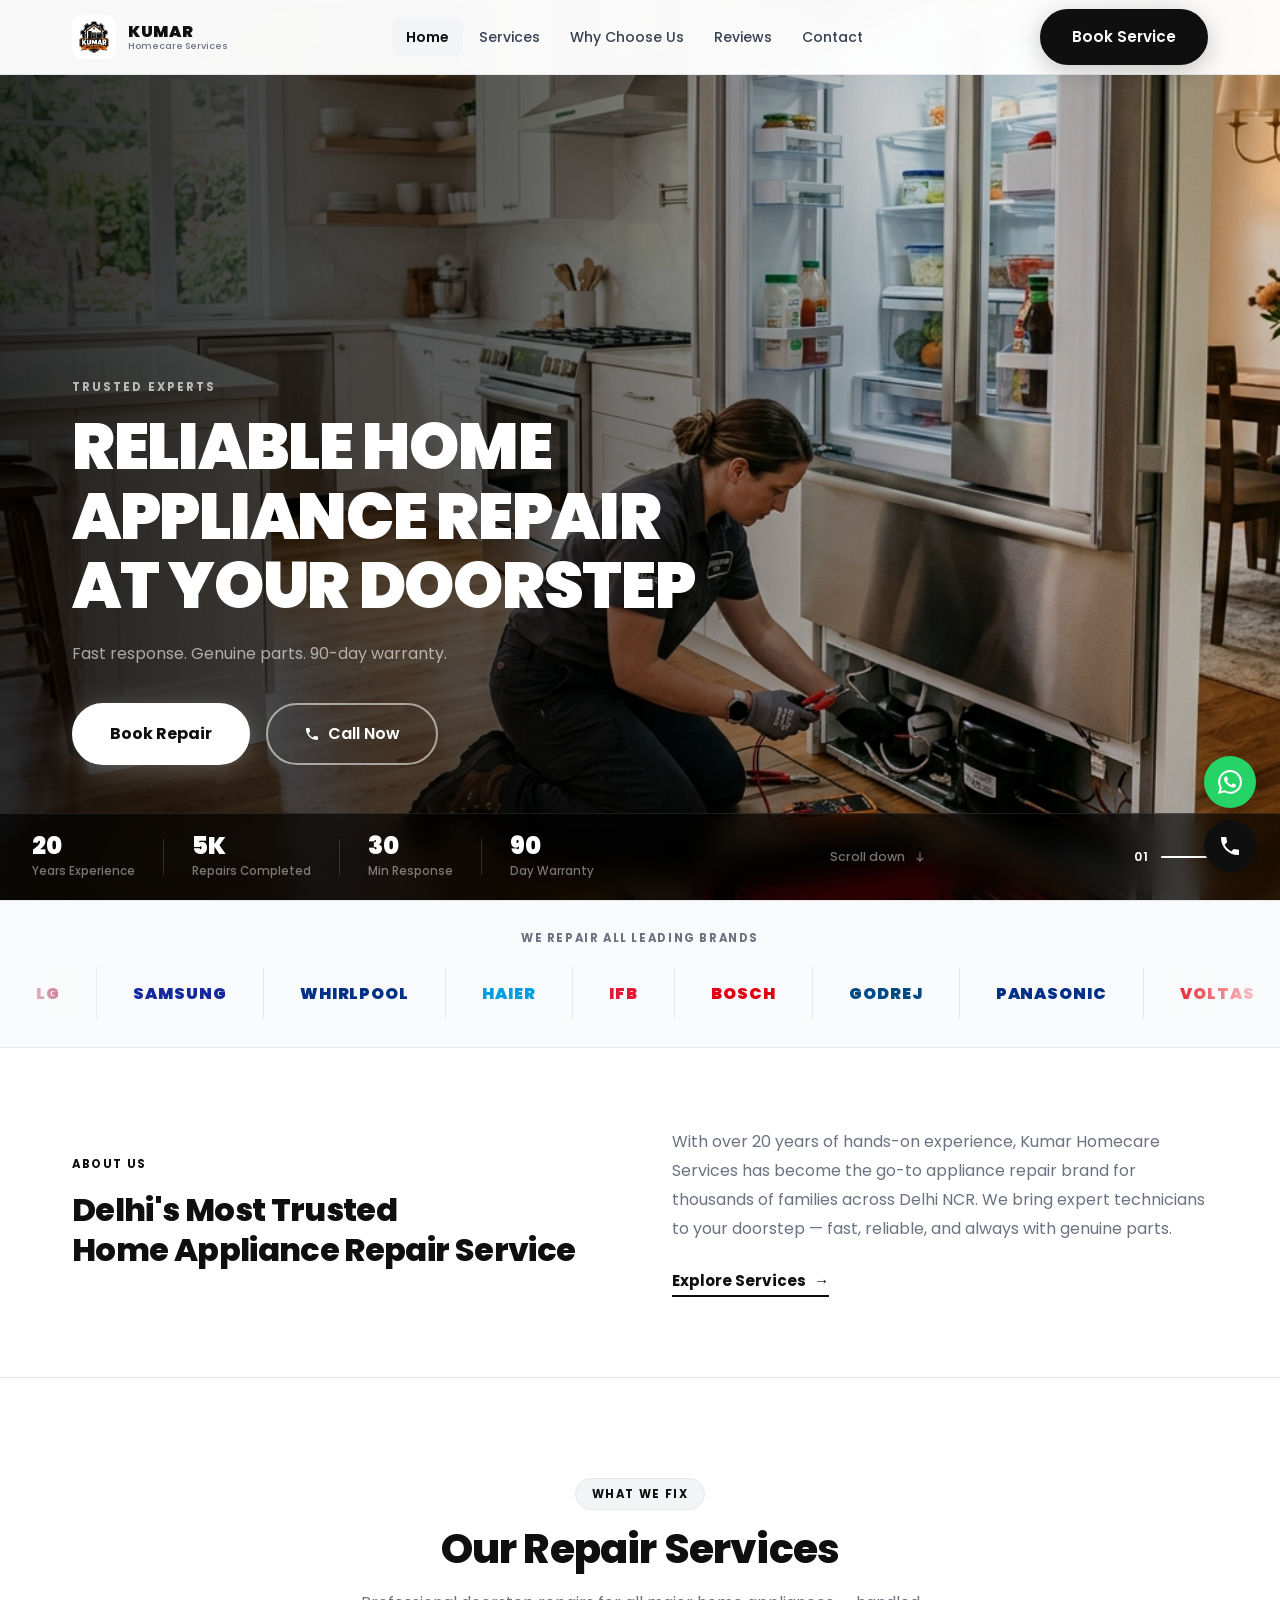
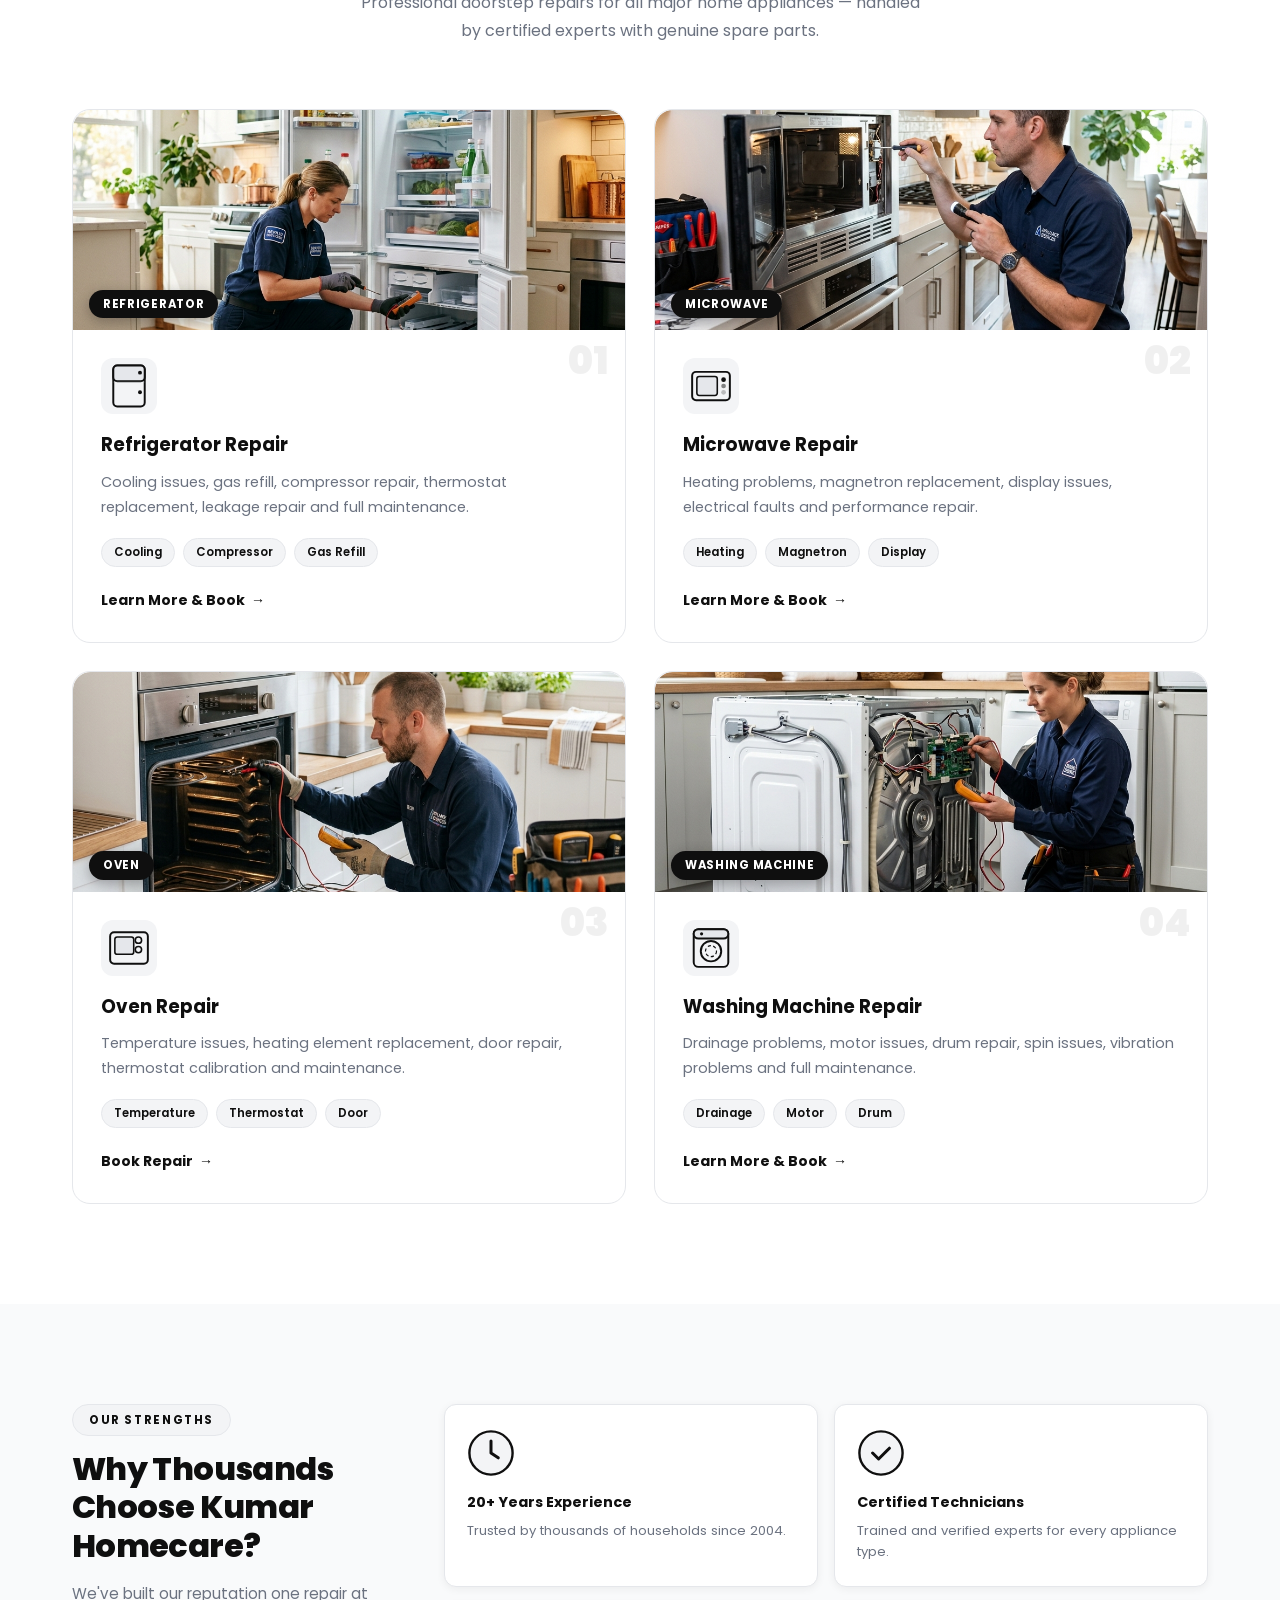
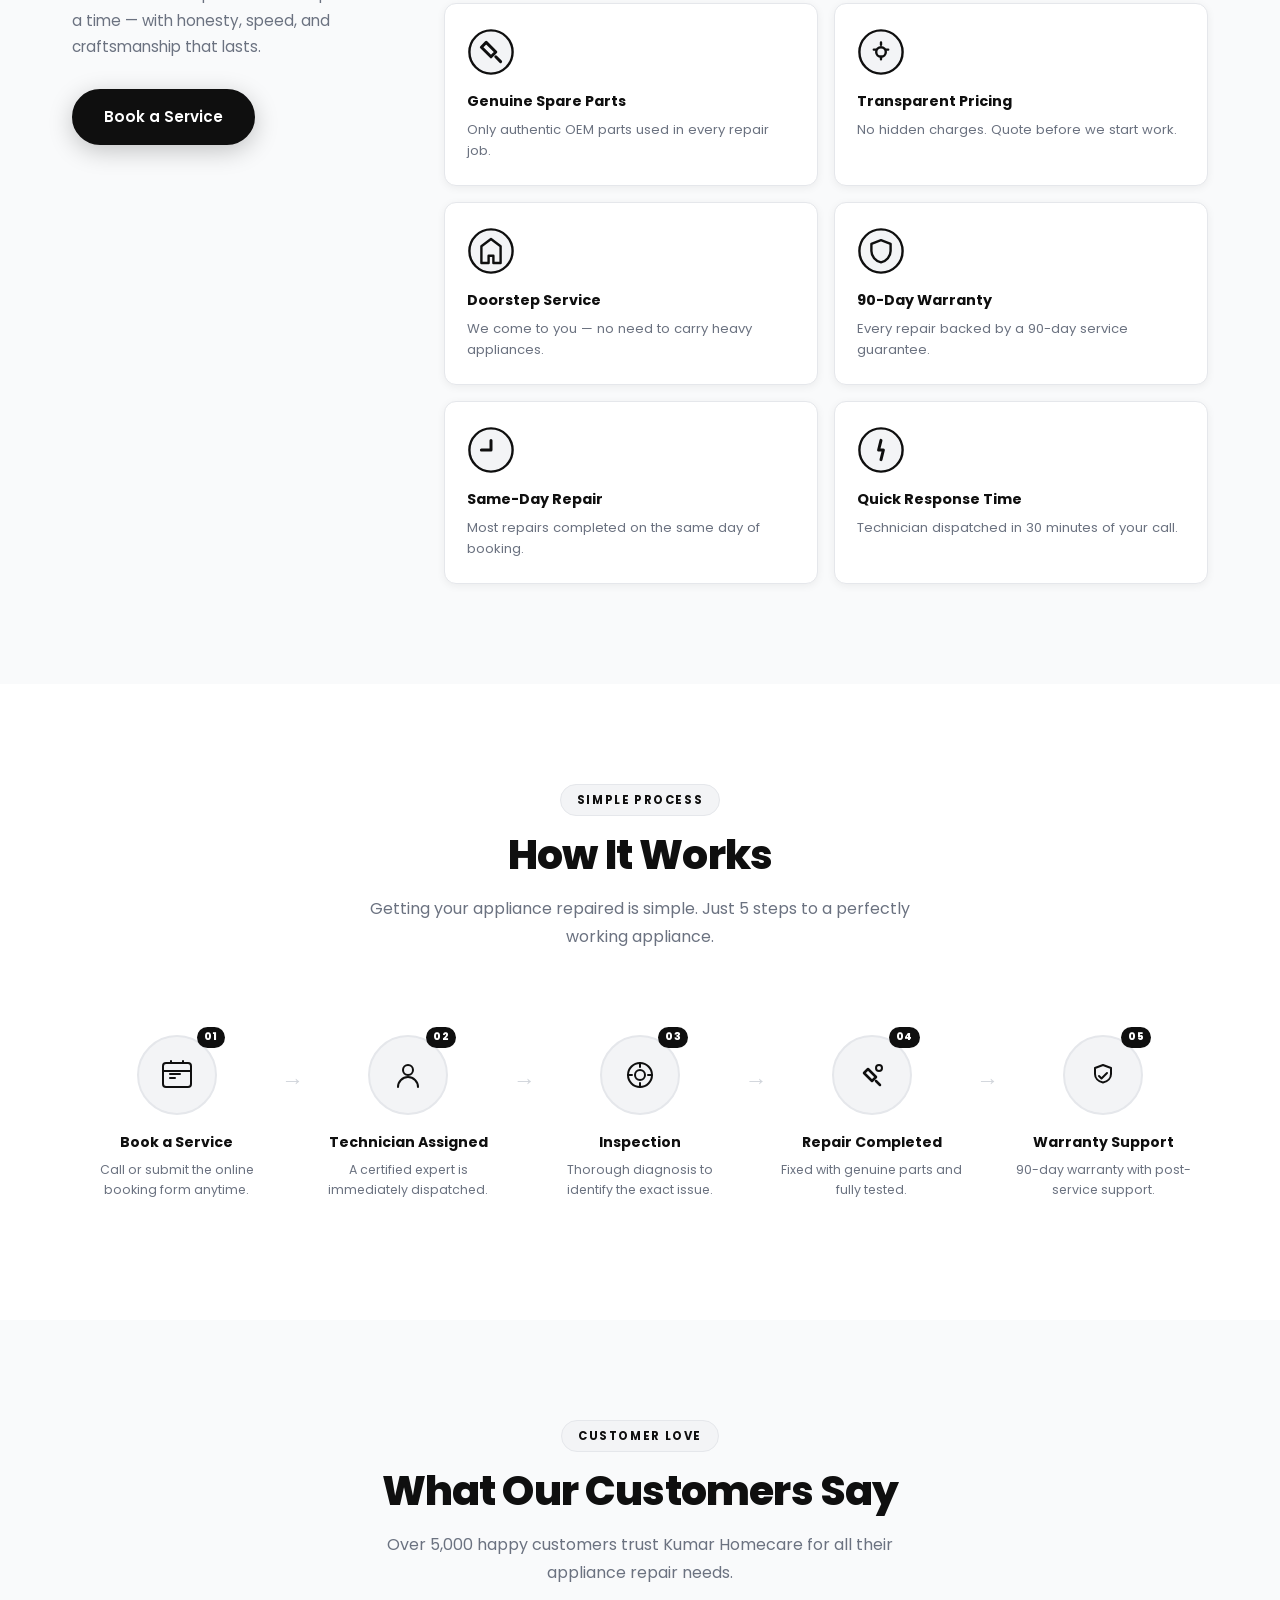
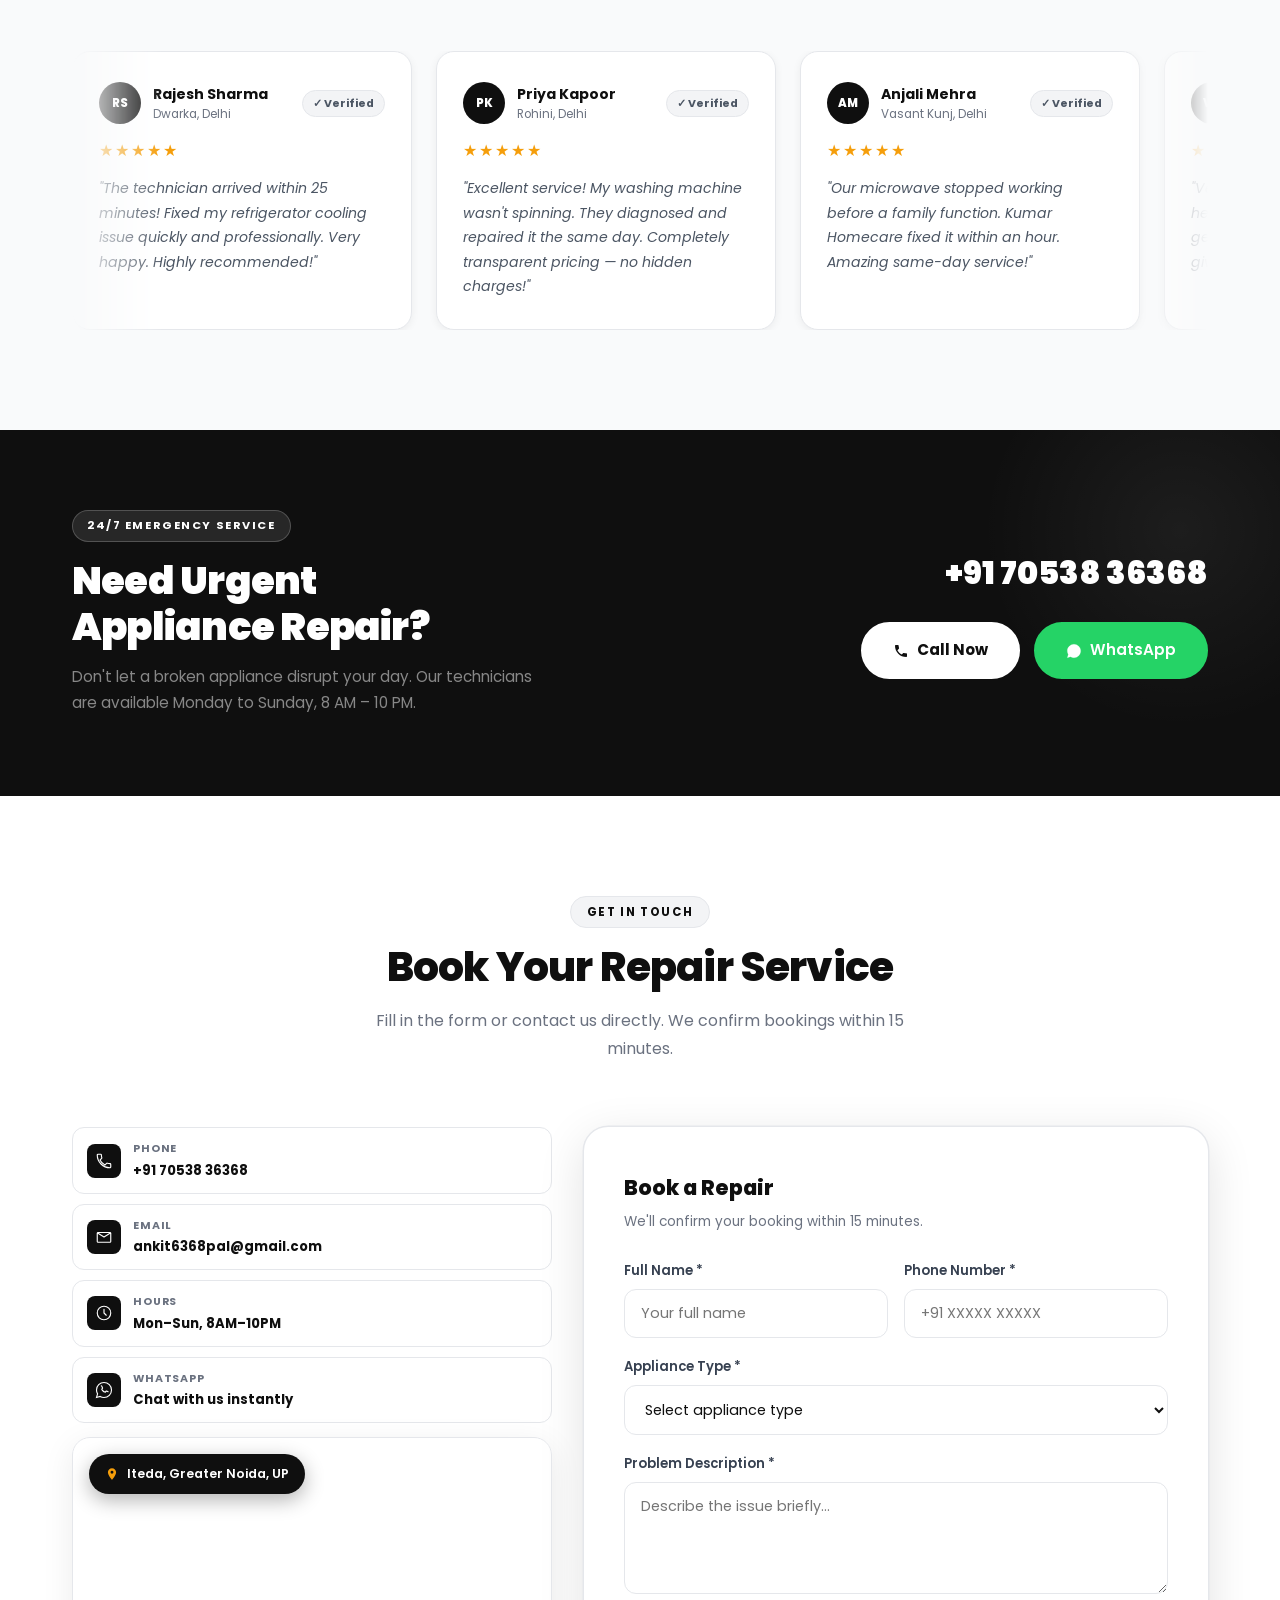
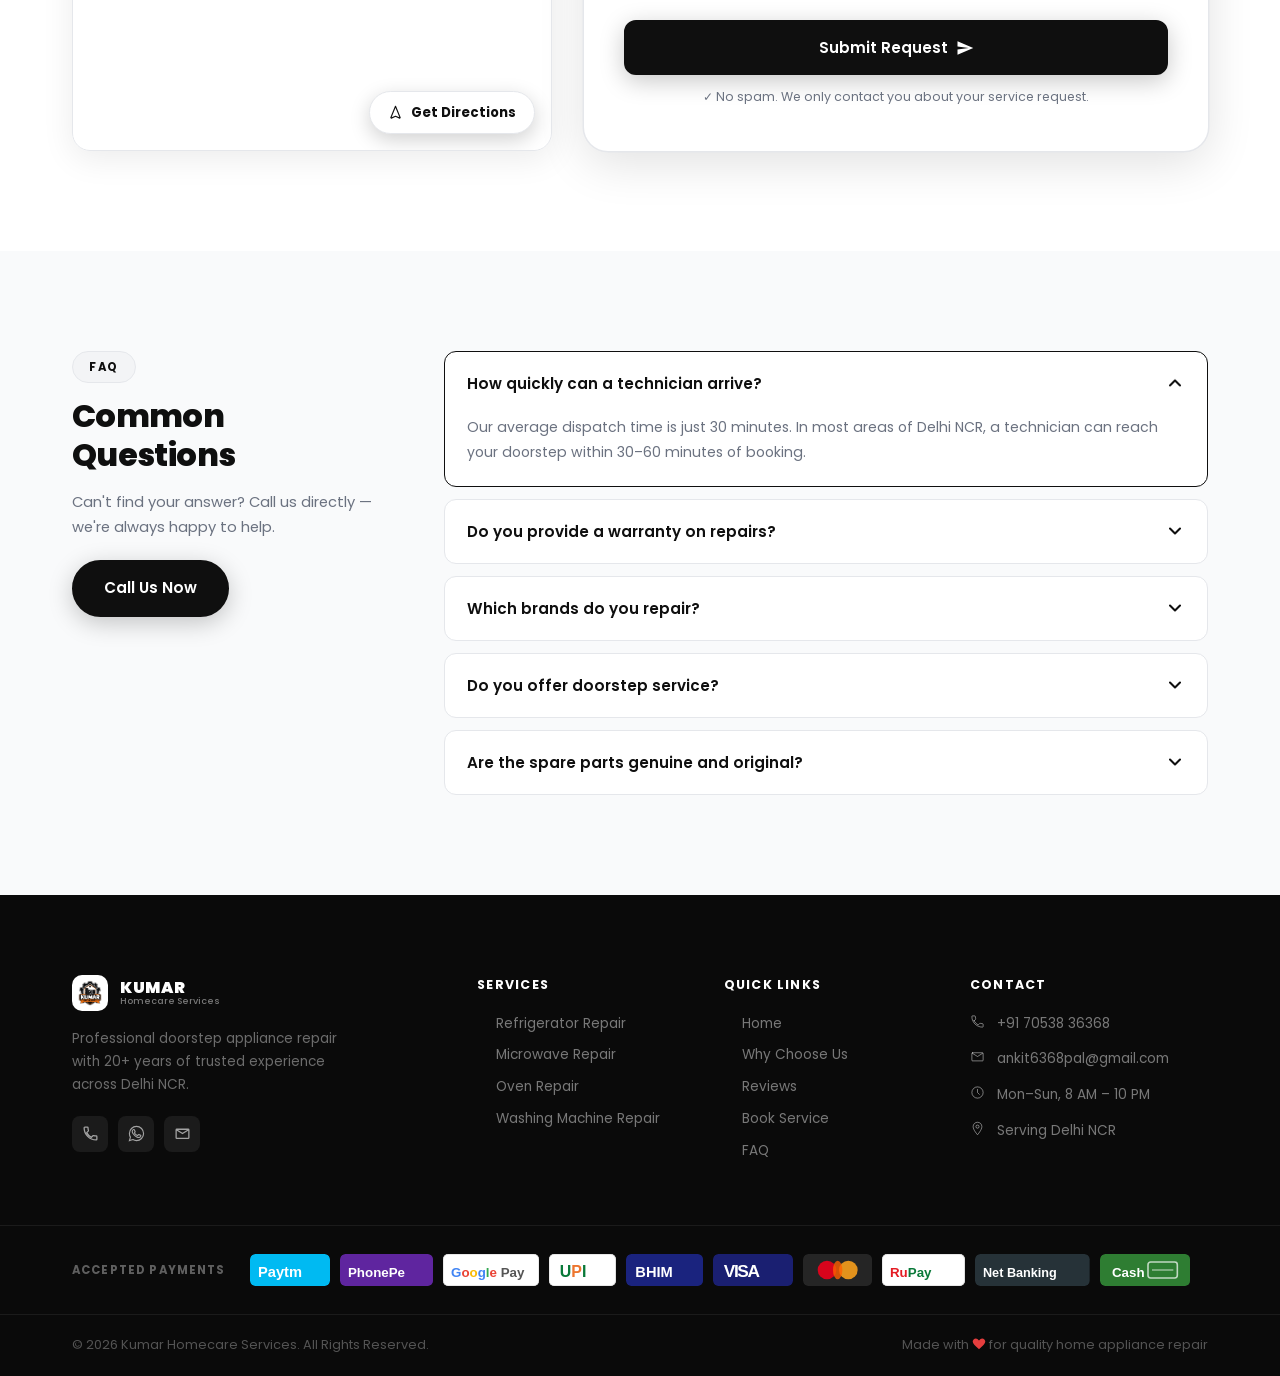
==== index.html @ 88eb45a9 "index page fixed" ====
<!DOCTYPE html>
<html lang="en">
<head>
  <meta charset="UTF-8" />
  <meta name="viewport" content="width=device-width, initial-scale=1.0" />
  <title>Kumar Homecare Services – Expert Appliance Repair at Your Doorstep</title>
  <meta name="description" content="Kumar Homecare Services offers professional doorstep repair for refrigerators, microwaves, ovens, and washing machines. 20+ years of experience, genuine parts, 90-day warranty." />
  <meta name="keywords" content="appliance repair, refrigerator repair, washing machine repair, microwave repair, oven repair, doorstep service, Kumar Homecare Delhi" />
  <link rel="preconnect" href="https://fonts.googleapis.com" />
  <link rel="preconnect" href="https://fonts.gstatic.com" crossorigin />
  <link href="https://fonts.googleapis.com/css2?family=Poppins:ital,wght@0,300;0,400;0,500;0,600;0,700;0,800;0,900;1,400&display=swap" rel="stylesheet" />
  <link rel="stylesheet" href="style.css" />
  <link rel="icon" type="image/x-icon" href="/logo.png" />
</head>
<body>

  <!-- PAGE LOADER -->
  <div class="page-loader" id="pageLoader">
    <div class="loader-logo">
      <span class="loader-brand">KUMAR</span>
      <span class="loader-sub">Homecare Services</span>
    </div>
    <div class="loader-spinner"></div>
  </div>

  <!-- SCROLL PROGRESS BAR -->
  <div id="scrollProgress" class="scroll-progress-bar"></div>

  <!-- FLOATING BUTTONS -->
  <div class="float-btns">
    <a href="https://wa.me/917053836368" target="_blank" class="float-btn float-wa" aria-label="WhatsApp">
      <svg viewBox="0 0 24 24" fill="currentColor"><path d="M17.472 14.382c-.297-.149-1.758-.867-2.03-.967-.273-.099-.471-.148-.67.15-.197.297-.767.966-.94 1.164-.173.199-.347.223-.644.075-.297-.15-1.255-.463-2.39-1.475-.883-.788-1.48-1.761-1.653-2.059-.173-.297-.018-.458.13-.606.134-.133.298-.347.446-.52.149-.174.198-.298.298-.497.099-.198.05-.371-.025-.52-.075-.149-.669-1.612-.916-2.207-.242-.579-.487-.5-.669-.51-.173-.008-.371-.01-.57-.01-.198 0-.52.074-.792.372-.272.297-1.04 1.016-1.04 2.479 0 1.462 1.065 2.875 1.213 3.074.149.198 2.096 3.2 5.077 4.487.709.306 1.262.489 1.694.625.712.227 1.36.195 1.871.118.571-.085 1.758-.719 2.006-1.413.248-.694.248-1.289.173-1.413-.074-.124-.272-.198-.57-.347m-5.421 7.403h-.004a9.87 9.87 0 01-5.031-1.378l-.361-.214-3.741.982.998-3.648-.235-.374a9.86 9.86 0 01-1.51-5.26c.001-5.45 4.436-9.884 9.888-9.884 2.64 0 5.122 1.03 6.988 2.898a9.825 9.825 0 012.893 6.994c-.003 5.45-4.437 9.884-9.885 9.884m8.413-18.297A11.815 11.815 0 0012.05 0C5.495 0 .16 5.335.157 11.892c0 2.096.547 4.142 1.588 5.945L.057 24l6.305-1.654a11.882 11.882 0 005.683 1.448h.005c6.554 0 11.89-5.335 11.893-11.893a11.821 11.821 0 00-3.48-8.413Z"/></svg>
    </a>
    <a href="tel:+917053836368" class="float-btn float-call" aria-label="Call Us">
      <svg viewBox="0 0 24 24" fill="currentColor"><path d="M6.62 10.79c1.44 2.83 3.76 5.14 6.59 6.59l2.2-2.2c.27-.27.67-.36 1.02-.24 1.12.37 2.33.57 3.57.57.55 0 1 .45 1 1V20c0 .55-.45 1-1 1-9.39 0-17-7.61-17-17 0-.55.45-1 1-1h3.5c.55 0 1 .45 1 1 0 1.25.2 2.45.57 3.57.11.35.03.74-.25 1.02l-2.2 2.2z"/></svg>
    </a>
  </div>

  <!-- NAVBAR -->
  <header class="navbar" id="navbar">
    <div class="nav-inner">
      <a href="#home" class="logo" aria-label="Kumar Homecare Services">
        <div class="logo-icon">
         <img src="/logo.png" alt="Kumar Homecare Services Logo">
        </div>
        <div class="logo-text">
          <span class="logo-brand">KUMAR</span>
          <span class="logo-sub">Homecare Services</span>
        </div>
      </a>
      <nav class="nav-links" id="navLinks">
        <a href="#home"      class="nav-link">Home</a>
        <a href="#services"  class="nav-link">Services</a>
        <a href="#why-us"    class="nav-link">Why Choose Us</a>
        <a href="#reviews"   class="nav-link">Reviews</a>
        <a href="#contact"   class="nav-link">Contact</a>
      </nav>
      <a href="#contact" class="btn btn-primary nav-cta" id="navBookBtn">Book Service</a>
      <button class="hamburger" id="hamburger" aria-label="Toggle Menu" aria-expanded="false">
        <span></span><span></span><span></span>
      </button>
    </div>
  </header>

  <!-- Mobile Menu -->
  <div class="mobile-menu" id="mobileMenu">
    <a href="#home"     class="mobile-link">Home</a>
    <a href="#services" class="mobile-link">Services</a>
    <a href="#why-us"   class="mobile-link">Why Choose Us</a>
    <a href="#reviews"  class="mobile-link">Reviews</a>
    <a href="#contact"  class="mobile-link">Contact</a>
    <a href="#contact"  class="btn btn-primary mobile-cta">Book Service</a>
  </div>

  <main>

    <!-- ═══════════════════════════════════
         HERO — CINEMATIC FULL-WIDTH
    ═══════════════════════════════════ -->
    <section class="hero" id="home">
      <div class="hero-bg slider" id="heroSlider">
        <div class="slides">
          <div class="slide active"><img src="hero.png" alt="Kumar Homecare professional appliance repair technician" class="hero-img hero-img-center" /></div>
          <div class="slide"><img src="hero2.png" alt="Technician inspecting appliance" class="hero-img" /></div>
          <div class="slide"><img src="hero3.png" alt="Smiling technician with tools" class="hero-img" /></div>
        </div>
        <div class="hero-overlay"></div>
      </div>
      <div class="hero-content">
        <div class="hero-text-block">
          <span class="hero-eyebrow">TRUSTED EXPERTS</span>
          <h1 class="hero-headline">
            RELIABLE HOME<br>
            APPLIANCE REPAIR<br>
            AT YOUR DOORSTEP
          </h1>
          <p class="hero-sub">Fast response. Genuine parts. 90-day warranty.</p>
          <div class="hero-actions">
            <a href="#contact" class="btn btn-hero-primary" id="heroBookBtn">Book Repair</a>
            <a href="tel:+917053836368" class="btn btn-hero-outline" id="heroCallBtn">
              <svg viewBox="0 0 24 24" fill="currentColor" width="16" height="16"><path d="M6.62 10.79c1.44 2.83 3.76 5.14 6.59 6.59l2.2-2.2c.27-.27.67-.36 1.02-.24 1.12.37 2.33.57 3.57.57.55 0 1 .45 1 1V20c0 .55-.45 1-1 1-9.39 0-17-7.61-17-17 0-.55.45-1 1-1h3.5c.55 0 1 .45 1 1 0 1.25.2 2.45.57 3.57.11.35.03.74-.25 1.02l-2.2 2.2z"/></svg>
              Call Now
            </a>
          </div>
        </div>
      </div>
      <div class="hero-bottom-bar">
        <div class="hero-trust-row">
          <div class="hero-trust-item">
            <span class="trust-num" data-count="20" data-suffix="+">20<sup>+</sup></span>
            <span class="trust-label">Years Experience</span>
          </div>
          <div class="trust-divider"></div>
          <div class="hero-trust-item">
            <span class="trust-num" data-count="5" data-suffix="K+">5K<sup>+</sup></span>
            <span class="trust-label">Repairs Completed</span>
          </div>
          <div class="trust-divider"></div>
          <div class="hero-trust-item">
            <span class="trust-num" data-count="30">30</span>
            <span class="trust-label">Min Response</span>
          </div>
          <div class="trust-divider"></div>
          <div class="hero-trust-item">
            <span class="trust-num" data-count="90">90</span>
            <span class="trust-label">Day Warranty</span>
          </div>
        </div>
        <div class="hero-scroll">
          <span>Scroll down</span>
          <svg viewBox="0 0 24 24" fill="none" width="14" height="14"><path d="M12 5v14m0 0l-5-5m5 5l5-5" stroke="currentColor" stroke-width="2" stroke-linecap="round" stroke-linejoin="round"/></svg>
        </div>
        <div class="hero-slide-num">
          <span class="slide-active">01</span>
          <div class="slide-bar"><div class="slide-progress"></div></div>
          <span class="slide-total">01</span>
        </div>
      </div>
    </section>

    <!-- ═══════════════════════════════════
         BRAND SLIDER — Trusted Companies
    ═══════════════════════════════════ -->
    <section class="brand-slider-section" id="brands">
      <div class="container-wide">
        <p class="brand-slider-label">We Repair All Leading Brands</p>
      </div>
      <div class="brand-track-wrap">
        <div class="brand-track" id="brandTrack">
          <!-- Duplicated for infinite loop -->
          <div class="brand-slide"><span class="brand-name brand-lg">LG</span></div>
          <div class="brand-slide"><span class="brand-name brand-samsung">SAMSUNG</span></div>
          <div class="brand-slide"><span class="brand-name brand-wp">WHIRLPOOL</span></div>
          <div class="brand-slide"><span class="brand-name brand-haier">HAIER</span></div>
          <div class="brand-slide"><span class="brand-name brand-ifb">IFB</span></div>
          <div class="brand-slide"><span class="brand-name brand-bosch">BOSCH</span></div>
          <div class="brand-slide"><span class="brand-name brand-godrej">GODREJ</span></div>
          <div class="brand-slide"><span class="brand-name brand-panasonic">PANASONIC</span></div>
          <div class="brand-slide"><span class="brand-name brand-voltas">VOLTAS</span></div>
          <div class="brand-slide"><span class="brand-name brand-hitachi">HITACHI</span></div>
          <div class="brand-slide"><span class="brand-name brand-siemens">SIEMENS</span></div>
          <div class="brand-slide"><span class="brand-name brand-electrolux">ELECTROLUX</span></div>
          <!-- Duplicate set -->
          <div class="brand-slide"><span class="brand-name brand-lg">LG</span></div>
          <div class="brand-slide"><span class="brand-name brand-samsung">SAMSUNG</span></div>
          <div class="brand-slide"><span class="brand-name brand-wp">WHIRLPOOL</span></div>
          <div class="brand-slide"><span class="brand-name brand-haier">HAIER</span></div>
          <div class="brand-slide"><span class="brand-name brand-ifb">IFB</span></div>
          <div class="brand-slide"><span class="brand-name brand-bosch">BOSCH</span></div>
          <div class="brand-slide"><span class="brand-name brand-godrej">GODREJ</span></div>
          <div class="brand-slide"><span class="brand-name brand-panasonic">PANASONIC</span></div>
          <div class="brand-slide"><span class="brand-name brand-voltas">VOLTAS</span></div>
          <div class="brand-slide"><span class="brand-name brand-hitachi">HITACHI</span></div>
          <div class="brand-slide"><span class="brand-name brand-siemens">SIEMENS</span></div>
          <div class="brand-slide"><span class="brand-name brand-electrolux">ELECTROLUX</span></div>
        </div>
      </div>
    </section>

    <!-- ═══════════════════════════════════
         INTRO STRIP
    ═══════════════════════════════════ -->
    <section class="intro-strip">
      <div class="container-wide">
        <div class="intro-strip-inner">
          <div class="intro-left reveal" data-anim="left">
            <span class="strip-tag">ABOUT US</span>
            <h2 class="strip-title">Delhi's Most Trusted<br>Home Appliance Repair Service</h2>
          </div>
          <div class="intro-right reveal reveal-delay" data-anim="right">
            <p>With over 20 years of hands-on experience, Kumar Homecare Services has become the go-to appliance repair brand for thousands of families across Delhi NCR. We bring expert technicians to your doorstep — fast, reliable, and always with genuine parts.</p>
            <a href="#services" class="link-arrow">Explore Services <span>→</span></a>
          </div>
        </div>
      </div>
    </section>

    <!-- ═══════════════════════════════════
         SERVICES — With Real Images
    ═══════════════════════════════════ -->
    <section class="section" id="services">
      <div class="container-wide">
        <div class="section-header reveal">
          <span class="section-tag">WHAT WE FIX</span>
          <h2 class="section-title">Our Repair <span class="accent">Services</span></h2>
          <p class="section-desc">Professional doorstep repairs for all major home appliances — handled by certified experts with genuine spare parts.</p>
        </div>

        <div class="services-grid" data-stagger-wrap>

          <!-- Refrigerator -->
          <a href="fridge-repair.html" class="service-card" id="service-fridge" data-stagger>
            <div class="service-img-wrap">
              <img src="fridge_repair.png" alt="Refrigerator Repair by Kumar Homecare" class="service-img" loading="lazy" />
              <div class="service-img-badge">Refrigerator</div>
            </div>
            <div class="service-body">
              <div class="service-num">01</div>
              <div class="service-icon-wrap">
                <svg viewBox="0 0 56 56" fill="none" class="service-svg">
                  <rect x="8" y="2" width="40" height="52" rx="5" fill="#f3f4f6" stroke="#0f0f0f" stroke-width="2.5"/>
                  <rect x="8" y="2" width="40" height="20" rx="5" fill="#e5e7eb" stroke="#0f0f0f" stroke-width="2.5"/>
                  <rect x="8" y="22" width="40" height="2" fill="#0f0f0f" opacity="0.15"/>
                  <circle cx="42" cy="11" r="2.5" fill="#0f0f0f"/>
                  <circle cx="42" cy="36" r="2.5" fill="#0f0f0f"/>
                </svg>
              </div>
              <h3 class="service-title">Refrigerator Repair</h3>
              <p class="service-desc">Cooling issues, gas refill, compressor repair, thermostat replacement, leakage repair and full maintenance.</p>
              <div class="service-tags">
                <span class="tag">Cooling</span><span class="tag">Compressor</span><span class="tag">Gas Refill</span>
              </div>
              <span class="service-cta">Learn More &amp; Book <span class="cta-arrow">→</span></span>
            </div>
          </a>

          <!-- Microwave -->
          <a href="microwave-repair.html" class="service-card" id="service-microwave" data-stagger>
            <div class="service-img-wrap">
              <img src="microwave_repair.png" alt="Microwave Repair by Kumar Homecare" class="service-img" loading="lazy" />
              <div class="service-img-badge">Microwave</div>
            </div>
            <div class="service-body">
              <div class="service-num">02</div>
              <div class="service-icon-wrap">
                <svg viewBox="0 0 56 56" fill="none" class="service-svg">
                  <rect x="4" y="10" width="48" height="36" rx="5" fill="#f3f4f6" stroke="#0f0f0f" stroke-width="2.5"/>
                  <rect x="10" y="16" width="26" height="24" rx="3" fill="#e5e7eb" stroke="#0f0f0f" stroke-width="2"/>
                  <circle cx="44" cy="20" r="3" fill="#0f0f0f"/>
                  <circle cx="44" cy="28" r="3" fill="#0f0f0f" opacity="0.5"/>
                  <circle cx="44" cy="36" r="3" fill="#0f0f0f" opacity="0.25"/>
                </svg>
              </div>
              <h3 class="service-title">Microwave Repair</h3>
              <p class="service-desc">Heating problems, magnetron replacement, display issues, electrical faults and performance repair.</p>
              <div class="service-tags">
                <span class="tag">Heating</span><span class="tag">Magnetron</span><span class="tag">Display</span>
              </div>
              <span class="service-cta">Learn More &amp; Book <span class="cta-arrow">→</span></span>
            </div>
          </a>

          <!-- Oven -->
          <div class="service-card" id="service-oven" data-stagger>
            <div class="service-img-wrap">
              <img src="oven_repair.png" alt="Oven Repair by Kumar Homecare" class="service-img" loading="lazy" />
              <div class="service-img-badge">Oven</div>
            </div>
            <div class="service-body">
              <div class="service-num">03</div>
              <div class="service-icon-wrap">
                <svg viewBox="0 0 56 56" fill="none" class="service-svg">
                  <rect x="4" y="8" width="48" height="40" rx="5" fill="#f3f4f6" stroke="#0f0f0f" stroke-width="2.5"/>
                  <rect x="10" y="14" width="24" height="22" rx="3" fill="#e5e7eb" stroke="#0f0f0f" stroke-width="2"/>
                  <circle cx="40" cy="18" r="4" stroke="#0f0f0f" stroke-width="2"/>
                  <circle cx="40" cy="30" r="4" stroke="#0f0f0f" stroke-width="2"/>
                </svg>
              </div>
              <h3 class="service-title">Oven Repair</h3>
              <p class="service-desc">Temperature issues, heating element replacement, door repair, thermostat calibration and maintenance.</p>
              <div class="service-tags">
                <span class="tag">Temperature</span><span class="tag">Thermostat</span><span class="tag">Door</span>
              </div>
              <a href="#contact" class="service-cta">Book Repair <span class="cta-arrow">→</span></a>
            </div>
          </div>

          <!-- Washing Machine -->
          <a href="washing-machine-repair.html" class="service-card" id="service-washer" data-stagger>
            <div class="service-img-wrap">
              <img src="washer_repair.png" alt="Washing Machine Repair by Kumar Homecare" class="service-img" loading="lazy" />
              <div class="service-img-badge">Washing Machine</div>
            </div>
            <div class="service-body">
              <div class="service-num">04</div>
              <div class="service-icon-wrap">
                <svg viewBox="0 0 56 56" fill="none" class="service-svg">
                  <rect x="6" y="4" width="44" height="48" rx="6" fill="#f3f4f6" stroke="#0f0f0f" stroke-width="2.5"/>
                  <rect x="6" y="4" width="44" height="12" rx="6" fill="#e5e7eb" stroke="#0f0f0f" stroke-width="2.5"/>
                  <circle cx="28" cy="32" r="13" stroke="#0f0f0f" stroke-width="2.5"/>
                  <circle cx="28" cy="32" r="7" stroke="#0f0f0f" stroke-width="1.5" stroke-dasharray="4 3"/>
                  <circle cx="16" cy="10" r="2" fill="#0f0f0f"/>
                </svg>
              </div>
              <h3 class="service-title">Washing Machine Repair</h3>
              <p class="service-desc">Drainage problems, motor issues, drum repair, spin issues, vibration problems and full maintenance.</p>
              <div class="service-tags">
                <span class="tag">Drainage</span><span class="tag">Motor</span><span class="tag">Drum</span>
              </div>
              <span class="service-cta">Learn More &amp; Book <span class="cta-arrow">→</span></span>
            </div>
          </a>

        </div>
      </div>
    </section>

    <!-- ═══════════════════════════════════
         WHY CHOOSE US
    ═══════════════════════════════════ -->
    <section class="section why-section" id="why-us">
      <div class="container-wide">
        <div class="why-layout">
          <div class="why-left reveal" data-anim="left">
            <span class="section-tag">OUR STRENGTHS</span>
            <h2 class="section-title">Why Thousands<br>Choose <span class="accent">Kumar<br>Homecare?</span></h2>
            <p class="why-intro">We've built our reputation one repair at a time — with honesty, speed, and craftsmanship that lasts.</p>
            <a href="#contact" class="btn btn-primary">Book a Service</a>
          </div>
          <div class="why-right">
            <div class="why-grid">
              <div class="why-card reveal" id="why-exp"><div class="why-icon"><svg viewBox="0 0 40 40" fill="none"><circle cx="20" cy="20" r="18" fill="#f3f4f6" stroke="#0f0f0f" stroke-width="2"/><path d="M20 10v10l6 4" stroke="#0f0f0f" stroke-width="2.5" stroke-linecap="round" stroke-linejoin="round"/></svg></div><h4>20+ Years Experience</h4><p>Trusted by thousands of households since 2004.</p></div>
              <div class="why-card reveal reveal-delay-1" id="why-tech"><div class="why-icon"><svg viewBox="0 0 40 40" fill="none"><circle cx="20" cy="20" r="18" fill="#f3f4f6" stroke="#0f0f0f" stroke-width="2"/><path d="M13 20l5 5 9-9" stroke="#0f0f0f" stroke-width="2.5" stroke-linecap="round" stroke-linejoin="round"/></svg></div><h4>Certified Technicians</h4><p>Trained and verified experts for every appliance type.</p></div>
              <div class="why-card reveal reveal-delay-2" id="why-parts"><div class="why-icon"><svg viewBox="0 0 40 40" fill="none"><circle cx="20" cy="20" r="18" fill="#f3f4f6" stroke="#0f0f0f" stroke-width="2"/><path d="M16 12l-4 4 8 8 4-4-8-8zm8 12l4 4" stroke="#0f0f0f" stroke-width="2.5" stroke-linecap="round" stroke-linejoin="round"/></svg></div><h4>Genuine Spare Parts</h4><p>Only authentic OEM parts used in every repair job.</p></div>
              <div class="why-card reveal reveal-delay-3" id="why-price"><div class="why-icon"><svg viewBox="0 0 40 40" fill="none"><circle cx="20" cy="20" r="18" fill="#f3f4f6" stroke="#0f0f0f" stroke-width="2"/><circle cx="20" cy="20" r="4" stroke="#0f0f0f" stroke-width="2"/><path d="M20 12v2m0 10v2m-6-8h2m8 0h2" stroke="#0f0f0f" stroke-width="2" stroke-linecap="round"/></svg></div><h4>Transparent Pricing</h4><p>No hidden charges. Quote before we start work.</p></div>
              <div class="why-card reveal" id="why-door"><div class="why-icon"><svg viewBox="0 0 40 40" fill="none"><circle cx="20" cy="20" r="18" fill="#f3f4f6" stroke="#0f0f0f" stroke-width="2"/><path d="M12 30V16l8-6 8 6v14H22v-6h-4v6H12z" stroke="#0f0f0f" stroke-width="2" stroke-linejoin="round"/></svg></div><h4>Doorstep Service</h4><p>We come to you — no need to carry heavy appliances.</p></div>
              <div class="why-card reveal reveal-delay-1" id="why-warranty"><div class="why-icon"><svg viewBox="0 0 40 40" fill="none"><circle cx="20" cy="20" r="18" fill="#f3f4f6" stroke="#0f0f0f" stroke-width="2"/><path d="M20 11l-8 3v6c0 4.4 3.4 8.5 8 9.5 4.6-1 8-5.1 8-9.5v-6l-8-3z" stroke="#0f0f0f" stroke-width="2" stroke-linejoin="round"/></svg></div><h4>90-Day Warranty</h4><p>Every repair backed by a 90-day service guarantee.</p></div>
              <div class="why-card reveal reveal-delay-2" id="why-same"><div class="why-icon"><svg viewBox="0 0 40 40" fill="none"><circle cx="20" cy="20" r="18" fill="#f3f4f6" stroke="#0f0f0f" stroke-width="2"/><path d="M12 20h8V12" stroke="#0f0f0f" stroke-width="2.5" stroke-linecap="round" stroke-linejoin="round"/></svg></div><h4>Same-Day Repair</h4><p>Most repairs completed on the same day of booking.</p></div>
              <div class="why-card reveal reveal-delay-3" id="why-quick"><div class="why-icon"><svg viewBox="0 0 40 40" fill="none"><circle cx="20" cy="20" r="18" fill="#f3f4f6" stroke="#0f0f0f" stroke-width="2"/><path d="M20 12l-2 8h4l-2 8" stroke="#0f0f0f" stroke-width="2.5" stroke-linecap="round" stroke-linejoin="round"/></svg></div><h4>Quick Response Time</h4><p>Technician dispatched in 30 minutes of your call.</p></div>
            </div>
          </div>
        </div>
      </div>
    </section>

    <!-- ═══════════════════════════════════
         HOW IT WORKS
    ═══════════════════════════════════ -->
    <section class="section how-section" id="how-it-works">
      <div class="container-wide">
        <div class="section-header reveal">
          <span class="section-tag">SIMPLE PROCESS</span>
          <h2 class="section-title">How It <span class="accent">Works</span></h2>
          <p class="section-desc">Getting your appliance repaired is simple. Just 5 steps to a perfectly working appliance.</p>
        </div>
        <div class="steps-row">
          <div class="step-item reveal" id="step-1"><div class="step-circle"><span class="step-n">01</span><svg viewBox="0 0 32 32" fill="none" class="step-ico"><rect x="2" y="4" width="28" height="24" rx="3" stroke="#0f0f0f" stroke-width="2"/><path d="M10 4V2m12 2V2M2 12h28" stroke="#0f0f0f" stroke-width="2" stroke-linecap="round"/><path d="M9 19h5m-5-4h10" stroke="#0f0f0f" stroke-width="2" stroke-linecap="round"/></svg></div><h4>Book a Service</h4><p>Call or submit the online booking form anytime.</p></div>
          <div class="step-arrow reveal reveal-delay-1">→</div>
          <div class="step-item reveal reveal-delay-1" id="step-2"><div class="step-circle"><span class="step-n">02</span><svg viewBox="0 0 32 32" fill="none" class="step-ico"><circle cx="16" cy="11" r="5" stroke="#0f0f0f" stroke-width="2"/><path d="M6 28c0-5.523 4.477-10 10-10s10 4.477 10 10" stroke="#0f0f0f" stroke-width="2" stroke-linecap="round"/></svg></div><h4>Technician Assigned</h4><p>A certified expert is immediately dispatched.</p></div>
          <div class="step-arrow reveal reveal-delay-2">→</div>
          <div class="step-item reveal reveal-delay-2" id="step-3"><div class="step-circle"><span class="step-n">03</span><svg viewBox="0 0 32 32" fill="none" class="step-ico"><circle cx="16" cy="16" r="12" stroke="#0f0f0f" stroke-width="2"/><circle cx="16" cy="16" r="5" stroke="#0f0f0f" stroke-width="2"/><path d="M16 4v4m0 16v4M4 16h4m16 0h4" stroke="#0f0f0f" stroke-width="2" stroke-linecap="round"/></svg></div><h4>Inspection</h4><p>Thorough diagnosis to identify the exact issue.</p></div>
          <div class="step-arrow reveal reveal-delay-3">→</div>
          <div class="step-item reveal reveal-delay-3" id="step-4"><div class="step-circle"><span class="step-n">04</span><svg viewBox="0 0 32 32" fill="none" class="step-ico"><path d="M12 10l-4 4 8 8 4-4-8-8zm8 12l4 4" stroke="#0f0f0f" stroke-width="2.5" stroke-linecap="round" stroke-linejoin="round"/><circle cx="23" cy="9" r="3" stroke="#0f0f0f" stroke-width="2"/></svg></div><h4>Repair Completed</h4><p>Fixed with genuine parts and fully tested.</p></div>
          <div class="step-arrow reveal reveal-delay-4">→</div>
          <div class="step-item reveal reveal-delay-4" id="step-5"><div class="step-circle"><span class="step-n">05</span><svg viewBox="0 0 32 32" fill="none" class="step-ico"><path d="M16 6l-8 3v6c0 4 3 7.5 8 8.5 5-1 8-4.5 8-8.5v-6l-8-3z" stroke="#0f0f0f" stroke-width="2" stroke-linejoin="round"/><path d="M12 17l2.5 2.5 5.5-5.5" stroke="#0f0f0f" stroke-width="2" stroke-linecap="round" stroke-linejoin="round"/></svg></div><h4>Warranty Support</h4><p>90-day warranty with post-service support.</p></div>
        </div>
      </div>
    </section>

    <!-- ═══════════════════════════════════
         CUSTOMER REVIEWS
    ═══════════════════════════════════ -->
    <section class="section reviews-section" id="reviews">
      <div class="container-wide">
        <div class="section-header reveal">
          <span class="section-tag">CUSTOMER LOVE</span>
          <h2 class="section-title">What Our Customers <span class="accent">Say</span></h2>
          <p class="section-desc">Over 5,000 happy customers trust Kumar Homecare for all their appliance repair needs.</p>
        </div>
        <!-- Infinite marquee slider — cards duplicated for seamless loop -->
        <div class="reviews-marquee-wrap">
          <div class="reviews-track" id="reviewsTrack">
            <!-- Set 1 -->
            <div class="review-card"><div class="review-header"><div class="reviewer-avatar">RS</div><div><div class="reviewer-name">Rajesh Sharma</div><div class="reviewer-loc">Dwarka, Delhi</div></div><span class="verified">✓ Verified</span></div><div class="review-stars">★★★★★</div><p>"The technician arrived within 25 minutes! Fixed my refrigerator cooling issue quickly and professionally. Very happy. Highly recommended!"</p></div>
            <div class="review-card"><div class="review-header"><div class="reviewer-avatar">PK</div><div><div class="reviewer-name">Priya Kapoor</div><div class="reviewer-loc">Rohini, Delhi</div></div><span class="verified">✓ Verified</span></div><div class="review-stars">★★★★★</div><p>"Excellent service! My washing machine wasn't spinning. They diagnosed and repaired it the same day. Completely transparent pricing — no hidden charges!"</p></div>
            <div class="review-card"><div class="review-header"><div class="reviewer-avatar">AM</div><div><div class="reviewer-name">Anjali Mehra</div><div class="reviewer-loc">Vasant Kunj, Delhi</div></div><span class="verified">✓ Verified</span></div><div class="review-stars">★★★★★</div><p>"Our microwave stopped working before a family function. Kumar Homecare fixed it within an hour. Amazing same-day service!"</p></div>
            <div class="review-card"><div class="review-header"><div class="reviewer-avatar">VG</div><div><div class="reviewer-name">Vikram Gupta</div><div class="reviewer-loc">Noida, UP</div></div><span class="verified">✓ Verified</span></div><div class="review-stars">★★★★★</div><p>"Very professional team. My oven's heating element was replaced with a genuine part and the 90-day warranty gives me full confidence. Great work!"</p></div>
            <div class="review-card"><div class="review-header"><div class="reviewer-avatar">NT</div><div><div class="reviewer-name">Neha Tiwari</div><div class="reviewer-loc">Lajpat Nagar, Delhi</div></div><span class="verified">✓ Verified</span></div><div class="review-stars">★★★★★</div><p>"Best appliance repair in Delhi. Called at 9 AM, LG refrigerator repaired by 10:30 AM. Honest pricing throughout."</p></div>
            <div class="review-card"><div class="review-header"><div class="reviewer-avatar">SK</div><div><div class="reviewer-name">Suresh Kumar</div><div class="reviewer-loc">Gurgaon, Haryana</div></div><span class="verified">✓ Verified</span></div><div class="review-stars">★★★★★</div><p>"Outstanding experience! Technician fixed my Samsung washing machine drain issue perfectly. 5 stars without any doubt."</p></div>
            <!-- Set 2 — duplicate for seamless infinite loop -->
            <div class="review-card"><div class="review-header"><div class="reviewer-avatar">RS</div><div><div class="reviewer-name">Rajesh Sharma</div><div class="reviewer-loc">Dwarka, Delhi</div></div><span class="verified">✓ Verified</span></div><div class="review-stars">★★★★★</div><p>"The technician arrived within 25 minutes! Fixed my refrigerator cooling issue quickly and professionally. Very happy. Highly recommended!"</p></div>
            <div class="review-card"><div class="review-header"><div class="reviewer-avatar">PK</div><div><div class="reviewer-name">Priya Kapoor</div><div class="reviewer-loc">Rohini, Delhi</div></div><span class="verified">✓ Verified</span></div><div class="review-stars">★★★★★</div><p>"Excellent service! My washing machine wasn't spinning. They diagnosed and repaired it the same day. Completely transparent pricing — no hidden charges!"</p></div>
            <div class="review-card"><div class="review-header"><div class="reviewer-avatar">AM</div><div><div class="reviewer-name">Anjali Mehra</div><div class="reviewer-loc">Vasant Kunj, Delhi</div></div><span class="verified">✓ Verified</span></div><div class="review-stars">★★★★★</div><p>"Our microwave stopped working before a family function. Kumar Homecare fixed it within an hour. Amazing same-day service!"</p></div>
            <div class="review-card"><div class="review-header"><div class="reviewer-avatar">VG</div><div><div class="reviewer-name">Vikram Gupta</div><div class="reviewer-loc">Noida, UP</div></div><span class="verified">✓ Verified</span></div><div class="review-stars">★★★★★</div><p>"Very professional team. My oven's heating element was replaced with a genuine part and the 90-day warranty gives me full confidence. Great work!"</p></div>
            <div class="review-card"><div class="review-header"><div class="reviewer-avatar">NT</div><div><div class="reviewer-name">Neha Tiwari</div><div class="reviewer-loc">Lajpat Nagar, Delhi</div></div><span class="verified">✓ Verified</span></div><div class="review-stars">★★★★★</div><p>"Best appliance repair in Delhi. Called at 9 AM, LG refrigerator repaired by 10:30 AM. Honest pricing throughout."</p></div>
            <div class="review-card"><div class="review-header"><div class="reviewer-avatar">SK</div><div><div class="reviewer-name">Suresh Kumar</div><div class="reviewer-loc">Gurgaon, Haryana</div></div><span class="verified">✓ Verified</span></div><div class="review-stars">★★★★★</div><p>"Outstanding experience! Technician fixed my Samsung washing machine drain issue perfectly. 5 stars without any doubt."</p></div>
          </div>
        </div>
      </div>
    </section>

    <!-- ═══════════════════════════════════
         EMERGENCY CTA
    ═══════════════════════════════════ -->
    <section class="emergency-section" id="emergency">
      <div class="container-wide emergency-inner reveal" data-anim="scale">
        <div class="emer-left">
          <span class="emer-tag">24/7 EMERGENCY SERVICE</span>
          <h2>Need Urgent<br>Appliance Repair?</h2>
          <p>Don't let a broken appliance disrupt your day. Our technicians are available Monday to Sunday, 8 AM – 10 PM.</p>
        </div>
        <div class="emer-right">
          <div class="emer-phone">+91 70538 36368</div>
          <div class="emer-btns">
            <a href="tel:+917053836368" class="btn btn-white" id="emergencyCallBtn">
              <svg viewBox="0 0 24 24" fill="currentColor" width="16" height="16"><path d="M6.62 10.79c1.44 2.83 3.76 5.14 6.59 6.59l2.2-2.2c.27-.27.67-.36 1.02-.24 1.12.37 2.33.57 3.57.57.55 0 1 .45 1 1V20c0 .55-.45 1-1 1-9.39 0-17-7.61-17-17 0-.55.45-1 1-1h3.5c.55 0 1 .45 1 1 0 1.25.2 2.45.57 3.57.11.35.03.74-.25 1.02l-2.2 2.2z"/></svg>
              Call Now
            </a>
            <a href="https://wa.me/917053836368" target="_blank" class="btn btn-wa" id="emergencyWaBtn">
              <svg viewBox="0 0 24 24" fill="currentColor" width="16" height="16"><path d="M17.472 14.382c-.297-.149-1.758-.867-2.03-.967-.273-.099-.471-.148-.67.15-.197.297-.767.966-.94 1.164-.173.199-.347.223-.644.075-.297-.15-1.255-.463-2.39-1.475-.883-.788-1.48-1.761-1.653-2.059-.173-.297-.018-.458.13-.606.134-.133.298-.347.446-.52.149-.174.198-.298.298-.497.099-.198.05-.371-.025-.52-.075-.149-.669-1.612-.916-2.207-.242-.579-.487-.5-.669-.51-.173-.008-.371-.01-.57-.01-.198 0-.52.074-.792.372-.272.297-1.04 1.016-1.04 2.479 0 1.462 1.065 2.875 1.213 3.074.149.198 2.096 3.2 5.077 4.487.709.306 1.262.489 1.694.625.712.227 1.36.195 1.871.118.571-.085 1.758-.719 2.006-1.413.248-.694.248-1.289.173-1.413-.074-.124-.272-.198-.57-.347M12 2C6.477 2 2 6.477 2 12c0 1.89.525 3.66 1.438 5.168L2 22l4.832-1.438A9.96 9.96 0 0012 22c5.523 0 10-4.477 10-10S17.523 2 12 2z" stroke="white" stroke-width="0.3"/></svg>
              WhatsApp
            </a>
          </div>
        </div>
      </div>
    </section>

    <!-- ═══════════════════════════════════
         CONTACT + BOOKING FORM + MAP
    ═══════════════════════════════════ -->
    <section class="section" id="contact">
      <div class="container-wide">
        <div class="section-header reveal">
          <span class="section-tag">GET IN TOUCH</span>
          <h2 class="section-title">Book Your <span class="accent">Repair Service</span></h2>
          <p class="section-desc">Fill in the form or contact us directly. We confirm bookings within 15 minutes.</p>
        </div>
        <div class="contact-grid">

          <!-- LEFT: compact info + map stacked -->
          <div class="contact-left reveal">
            <!-- Compact Contact Info -->
            <div class="contact-info-compact">
              <div class="info-card-sm" id="contact-phone">
                <div class="info-icon-wrap-sm"><svg viewBox="0 0 24 24" fill="none" width="18" height="18"><path d="M6.62 10.79c1.44 2.83 3.76 5.14 6.59 6.59l2.2-2.2c.27-.27.67-.36 1.02-.24 1.12.37 2.33.57 3.57.57.55 0 1 .45 1 1V20c0 .55-.45 1-1 1-9.39 0-17-7.61-17-17 0-.55.45-1 1-1h3.5c.55 0 1 .45 1 1 0 1.25.2 2.45.57 3.57.11.35.03.74-.25 1.02l-2.2 2.2z" stroke="white" stroke-width="1.5" stroke-linecap="round"/></svg></div>
                <div class="info-body"><div class="info-label">Phone</div><a href="tel:+917053836368" class="info-value">+91 70538 36368</a></div>
              </div>
              <div class="info-card-sm" id="contact-email">
                <div class="info-icon-wrap-sm"><svg viewBox="0 0 24 24" fill="none" width="18" height="18"><path d="M4 7l8 5 8-5M4 6h16a1 1 0 011 1v11a1 1 0 01-1 1H4a1 1 0 01-1-1V7a1 1 0 011-1z" stroke="white" stroke-width="1.5" stroke-linecap="round" stroke-linejoin="round"/></svg></div>
                <div class="info-body"><div class="info-label">Email</div><a href="mailto:ankit6368pal@gmail.com" class="info-value">ankit6368pal@gmail.com</a></div>
              </div>
              <div class="info-card-sm" id="contact-hours">
                <div class="info-icon-wrap-sm"><svg viewBox="0 0 24 24" fill="none" width="18" height="18"><circle cx="12" cy="12" r="9" stroke="white" stroke-width="1.5"/><path d="M12 7v5l3 3" stroke="white" stroke-width="1.5" stroke-linecap="round" stroke-linejoin="round"/></svg></div>
                <div class="info-body"><div class="info-label">Hours</div><div class="info-value">Mon–Sun, 8AM–10PM</div></div>
              </div>
              <div class="info-card-sm" id="contact-whatsapp">
                <div class="info-icon-wrap-sm"><svg viewBox="0 0 24 24" fill="none" width="18" height="18"><path d="M17.472 14.382c-.297-.149-1.758-.867-2.03-.967-.273-.099-.471-.148-.67.15-.197.297-.767.966-.94 1.164-.173.199-.347.223-.644.075-.297-.15-1.255-.463-2.39-1.475-.883-.788-1.48-1.761-1.653-2.059-.173-.297-.018-.458.13-.606.134-.133.298-.347.446-.52.149-.174.198-.298.298-.497.099-.198.05-.371-.025-.52-.075-.149-.669-1.612-.916-2.207-.242-.579-.487-.5-.669-.51M12 2C6.477 2 2 6.477 2 12c0 1.89.525 3.66 1.438 5.168L2 22l4.832-1.438A9.96 9.96 0 0012 22c5.523 0 10-4.477 10-10S17.523 2 12 2z" stroke="white" stroke-width="1.5" stroke-linecap="round"/></svg></div>
                <div class="info-body"><div class="info-label">WhatsApp</div><a href="https://wa.me/917053836368" class="info-value">Chat with us instantly</a></div>
              </div>
            </div>

            <!-- Map fills remaining height -->
            <div class="contact-map-wrap">
              <div class="map-overlay-badge">
                <svg viewBox="0 0 24 24" fill="currentColor" width="14" height="14"><path d="M12 2C8.13 2 5 5.13 5 9c0 5.25 7 13 7 13s7-7.75 7-13c0-3.87-3.13-7-7-7zm0 9.5a2.5 2.5 0 110-5 2.5 2.5 0 010 5z"/></svg>
                <span>Iteda, Greater Noida, UP</span>
              </div>
              <iframe
                src="https://www.google.com/maps/embed?pb=!1m18!1m12!1m3!1d3502.884479919676!2d77.43740947409296!3d28.6032421854128!2m3!1f0!2f0!3f0!3m2!1i1024!2i768!4f13.1!3m3!1m2!1s0x390cee5eff112e3d%3A0x1caada0ec7547c23!2sJC3Q%2B7XX%2C%20Iteda%2C%20Greater%20Noida%2C%20Uttar%20Pradesh%20201318!5e0!3m2!1sen!2sin!4v1781964224285!5m2!1sen!2sin"
                width="100%" height="100%" style="border:0; display:block;" allowfullscreen="" loading="lazy"
                referrerpolicy="no-referrer-when-downgrade" title="Kumar Homecare Services Location">
              </iframe>
              <a href="https://maps.google.com/?q=JC3Q+7XX,+Iteda,+Greater+Noida,+Uttar+Pradesh+201318" target="_blank" class="map-directions-btn">
                <svg viewBox="0 0 24 24" fill="none" width="15" height="15"><path d="M12 2L4.5 20.29l.71.71L12 18l6.79 3 .71-.71z" stroke="currentColor" stroke-width="1.8" stroke-linecap="round" stroke-linejoin="round"/></svg>
                Get Directions
              </a>
            </div>
          </div>

          <!-- RIGHT: Booking Form -->
          <div class="contact-form-wrap reveal">
            <form class="booking-form" id="bookingForm" novalidate>
              <h3 class="form-title">Book a Repair</h3>
              <p class="form-subtitle">We'll confirm your booking within 15 minutes.</p>
              <div class="form-row">
                <div class="form-group"><label for="fullName">Full Name *</label><input type="text" id="fullName" name="fullName" placeholder="Your full name" required autocomplete="name"/></div>
                <div class="form-group"><label for="phone">Phone Number *</label><input type="tel" id="phone" name="phone" placeholder="+91 XXXXX XXXXX" required autocomplete="tel"/></div>
              </div>
              <div class="form-group"><label for="appliance">Appliance Type *</label><select id="appliance" name="appliance" required><option value="" disabled selected>Select appliance type</option><option value="refrigerator">Refrigerator</option><option value="microwave">Microwave</option><option value="oven">Oven</option><option value="washing-machine">Washing Machine</option><option value="other">Other</option></select></div>
              <div class="form-group"><label for="problem">Problem Description *</label><textarea id="problem" name="problem" placeholder="Describe the issue briefly..." rows="4" required></textarea></div>
              <button type="submit" class="btn btn-primary btn-full" id="submitBtn">Submit Request <svg viewBox="0 0 24 24" fill="currentColor" width="18" height="18"><path d="M2.01 21L23 12 2.01 3 2 10l15 2-15 2z"/></svg></button>
              <p class="form-note">✓ No spam. We only contact you about your service request.</p>
            </form>
          </div>

        </div>
      </div>
    </section>

    <!-- ═══════════════════════════════════
         FAQ
    ═══════════════════════════════════ -->
    <section class="section faq-section" id="faq">
      <div class="container-wide">
        <div class="faq-layout">
          <div class="faq-left reveal">
            <span class="section-tag">FAQ</span>
            <h2 class="section-title">Common<br><span class="accent">Questions</span></h2>
            <p>Can't find your answer? Call us directly — we're always happy to help.</p>
            <a href="tel:+917053836368" class="btn btn-primary" style="margin-top:20px">Call Us Now</a>
          </div>
          <div class="faq-right reveal reveal-delay">
            <div class="faq-item" id="faq-1"><button class="faq-q" aria-expanded="false"><span>How quickly can a technician arrive?</span><svg class="faq-arrow" viewBox="0 0 24 24" fill="none" width="20" height="20"><path d="M6 9l6 6 6-6" stroke="#0f0f0f" stroke-width="2.5" stroke-linecap="round" stroke-linejoin="round"/></svg></button><div class="faq-ans"><p>Our average dispatch time is just 30 minutes. In most areas of Delhi NCR, a technician can reach your doorstep within 30–60 minutes of booking.</p></div></div>
            <div class="faq-item" id="faq-2"><button class="faq-q" aria-expanded="false"><span>Do you provide a warranty on repairs?</span><svg class="faq-arrow" viewBox="0 0 24 24" fill="none" width="20" height="20"><path d="M6 9l6 6 6-6" stroke="#0f0f0f" stroke-width="2.5" stroke-linecap="round" stroke-linejoin="round"/></svg></button><div class="faq-ans"><p>Yes! All repairs come with a 90-day service warranty. If the same issue recurs within 90 days, we fix it at no additional cost.</p></div></div>
            <div class="faq-item" id="faq-3"><button class="faq-q" aria-expanded="false"><span>Which brands do you repair?</span><svg class="faq-arrow" viewBox="0 0 24 24" fill="none" width="20" height="20"><path d="M6 9l6 6 6-6" stroke="#0f0f0f" stroke-width="2.5" stroke-linecap="round" stroke-linejoin="round"/></svg></button><div class="faq-ans"><p>We service Samsung, LG, Whirlpool, Haier, Godrej, IFB, Bosch, Siemens, Panasonic, Voltas, Hitachi, Electrolux and many more brands.</p></div></div>
            <div class="faq-item" id="faq-4"><button class="faq-q" aria-expanded="false"><span>Do you offer doorstep service?</span><svg class="faq-arrow" viewBox="0 0 24 24" fill="none" width="20" height="20"><path d="M6 9l6 6 6-6" stroke="#0f0f0f" stroke-width="2.5" stroke-linecap="round" stroke-linejoin="round"/></svg></button><div class="faq-ans"><p>Absolutely! All repairs are done at your home. Our technicians bring all tools and genuine parts to your doorstep.</p></div></div>
            <div class="faq-item" id="faq-5"><button class="faq-q" aria-expanded="false"><span>Are the spare parts genuine and original?</span><svg class="faq-arrow" viewBox="0 0 24 24" fill="none" width="20" height="20"><path d="M6 9l6 6 6-6" stroke="#0f0f0f" stroke-width="2.5" stroke-linecap="round" stroke-linejoin="round"/></svg></button><div class="faq-ans"><p>Yes, we use only genuine OEM spare parts. Authentic parts ensure better performance and longer life of your appliance.</p></div></div>
          </div>
        </div>
      </div>
    </section>

  </main>

  <!-- ═══════════════════════════════════
       FOOTER
  ═══════════════════════════════════ -->
  <footer class="footer" id="footer">
    <div class="container-wide footer-top">
      <div class="footer-brand-col">
        <div class="logo footer-logo">
          <div class="logo-icon logo-icon-sm">
           <img src="/logo.png" alt="Kumar Homecare Services logo for appliance repair company">
          </div>
          <div class="logo-text">
            <span class="logo-brand" style="color:#fff">KUMAR</span>
            <span class="logo-sub" style="color:rgba(255,255,255,0.45)">Homecare Services</span>
          </div>
        </div>
        <p class="footer-tagline">Professional doorstep appliance repair with 20+ years of trusted experience across Delhi NCR.</p>
        <div class="footer-social">
          <!-- Call -->
          <a href="tel:+917053836368" class="social-btn" aria-label="Call us">
            <svg viewBox="0 0 24 24" fill="none" width="17" height="17"><path d="M6.62 10.79c1.44 2.83 3.76 5.14 6.59 6.59l2.2-2.2c.27-.27.67-.36 1.02-.24 1.12.37 2.33.57 3.57.57.55 0 1 .45 1 1V20c0 .55-.45 1-1 1-9.39 0-17-7.61-17-17 0-.55.45-1 1-1h3.5c.55 0 1 .45 1 1 0 1.25.2 2.45.57 3.57.11.35.03.74-.25 1.02l-2.2 2.2z" stroke="currentColor" stroke-width="1.8" stroke-linecap="round" stroke-linejoin="round"/></svg>
          </a>
          <!-- WhatsApp -->
          <a href="https://wa.me/917053836368" target="_blank" class="social-btn" aria-label="WhatsApp">
            <svg viewBox="0 0 24 24" fill="none" width="17" height="17"><path d="M17.472 14.382c-.297-.149-1.758-.867-2.03-.967-.273-.099-.471-.148-.67.15-.197.297-.767.966-.94 1.164-.173.199-.347.223-.644.075-.297-.15-1.255-.463-2.39-1.475-.883-.788-1.48-1.761-1.653-2.059-.173-.297-.018-.458.13-.606.134-.133.298-.347.446-.52.149-.174.198-.298.298-.497.099-.198.05-.371-.025-.52-.075-.149-.669-1.612-.916-2.207-.242-.579-.487-.5-.669-.51-.173-.008-.371-.01-.57-.01-.198 0-.52.074-.792.372-.272.297-1.04 1.016-1.04 2.479 0 1.462 1.065 2.875 1.213 3.074.149.198 2.096 3.2 5.077 4.487.709.306 1.262.489 1.694.625.712.227 1.36.195 1.871.118.571-.085 1.758-.719 2.006-1.413.248-.694.248-1.289.173-1.413-.074-.124-.272-.198-.57-.347M12 2C6.477 2 2 6.477 2 12c0 1.89.525 3.66 1.438 5.168L2 22l4.832-1.438A9.96 9.96 0 0012 22c5.523 0 10-4.477 10-10S17.523 2 12 2z" stroke="currentColor" stroke-width="1.6" stroke-linecap="round"/></svg>
          </a>
          <!-- Email -->
          <a href="mailto:ankit6368pal@gmail.com" class="social-btn" aria-label="Email">
            <svg viewBox="0 0 24 24" fill="none" width="17" height="17"><path d="M4 7l8 5 8-5M4 6h16a1 1 0 011 1v11a1 1 0 01-1 1H4a1 1 0 01-1-1V7a1 1 0 011-1z" stroke="currentColor" stroke-width="1.8" stroke-linecap="round" stroke-linejoin="round"/></svg>
          </a>
        </div>
      </div>
      <div class="footer-col">
        <h4 class="footer-heading">Services</h4>
        <ul class="footer-links">
          <li><a href="fridge-repair.html">Refrigerator Repair</a></li>
          <li><a href="microwave-repair.html">Microwave Repair</a></li>
          <li><a href="#services">Oven Repair</a></li>
          <li><a href="washing-machine-repair.html">Washing Machine Repair</a></li>
        </ul>
      </div>
      <div class="footer-col">
        <h4 class="footer-heading">Quick Links</h4>
        <ul class="footer-links">
          <li><a href="#home">Home</a></li>
          <li><a href="#why-us">Why Choose Us</a></li>
          <li><a href="#reviews">Reviews</a></li>
          <li><a href="#contact">Book Service</a></li>
          <li><a href="#faq">FAQ</a></li>
        </ul>
      </div>
      <div class="footer-col">
        <h4 class="footer-heading">Contact</h4>
        <ul class="footer-contact-list">
          <li>
            <svg viewBox="0 0 24 24" fill="none" width="15" height="15" class="fc-icon"><path d="M6.62 10.79c1.44 2.83 3.76 5.14 6.59 6.59l2.2-2.2c.27-.27.67-.36 1.02-.24 1.12.37 2.33.57 3.57.57.55 0 1 .45 1 1V20c0 .55-.45 1-1 1-9.39 0-17-7.61-17-17 0-.55.45-1 1-1h3.5c.55 0 1 .45 1 1 0 1.25.2 2.45.57 3.57.11.35.03.74-.25 1.02l-2.2 2.2z" stroke="currentColor" stroke-width="1.6" stroke-linecap="round"/></svg>
            <a href="tel:+917053836368">+91 70538 36368</a>
          </li>
          <li>
            <svg viewBox="0 0 24 24" fill="none" width="15" height="15" class="fc-icon"><path d="M4 7l8 5 8-5M4 6h16a1 1 0 011 1v11a1 1 0 01-1 1H4a1 1 0 01-1-1V7a1 1 0 011-1z" stroke="currentColor" stroke-width="1.6" stroke-linecap="round" stroke-linejoin="round"/></svg>
            <a href="mailto:ankit6368pal@gmail.com">ankit6368pal@gmail.com</a>
          </li>
          <li>
            <svg viewBox="0 0 24 24" fill="none" width="15" height="15" class="fc-icon"><circle cx="12" cy="12" r="9" stroke="currentColor" stroke-width="1.6"/><path d="M12 7v5l3 3" stroke="currentColor" stroke-width="1.6" stroke-linecap="round" stroke-linejoin="round"/></svg>
            <span>Mon–Sun, 8 AM – 10 PM</span>
          </li>
          <li>
            <svg viewBox="0 0 24 24" fill="none" width="15" height="15" class="fc-icon"><path d="M12 2C8.13 2 5 5.13 5 9c0 5.25 7 13 7 13s7-7.75 7-13c0-3.87-3.13-7-7-7zm0 9.5a2.5 2.5 0 110-5 2.5 2.5 0 010 5z" stroke="currentColor" stroke-width="1.6" stroke-linejoin="round"/></svg>
            <span>Serving Delhi NCR</span>
          </li>
        </ul>
      </div>
    </div>

    <!-- PAYMENT METHODS -->
    <div class="footer-payments">
      <div class="container-wide">
        <div class="payments-inner">
          <span class="payments-label">Accepted Payments</span>
          <div class="payments-row">
            <!-- Paytm -->
            <div class="pay-badge pay-paytm">
              <svg viewBox="0 0 60 24" fill="none" class="pay-svg"><rect width="60" height="24" rx="4" fill="#00BAF2"/><text x="6" y="17" font-family="Arial" font-weight="900" font-size="11" fill="white">Paytm</text></svg>
            </div>
            <!-- PhonePe -->
            <div class="pay-badge pay-phonepe">
              <svg viewBox="0 0 70 24" fill="none" class="pay-svg"><rect width="70" height="24" rx="4" fill="#5F259F"/><text x="6" y="17" font-family="Arial" font-weight="900" font-size="10" fill="white">PhonePe</text></svg>
            </div>
            <!-- Google Pay -->
            <div class="pay-badge pay-gpay">
              <svg viewBox="0 0 72 24" fill="none" class="pay-svg"><rect width="72" height="24" rx="4" fill="#fff" stroke="#e0e0e0" stroke-width="1"/><text x="6" y="17" font-family="Arial" font-weight="900" font-size="10"><tspan fill="#4285F4">G</tspan><tspan fill="#EA4335">o</tspan><tspan fill="#FBBC05">o</tspan><tspan fill="#4285F4">g</tspan><tspan fill="#34A853">l</tspan><tspan fill="#EA4335">e </tspan><tspan fill="#555">Pay</tspan></text></svg>
            </div>
            <!-- UPI -->
            <div class="pay-badge pay-upi">
              <svg viewBox="0 0 50 24" fill="none" class="pay-svg"><rect width="50" height="24" rx="4" fill="#fff" stroke="#e0e0e0" stroke-width="1"/><text x="8" y="17" font-family="Arial" font-weight="900" font-size="12"><tspan fill="#097939">U</tspan><tspan fill="#ed752e">P</tspan><tspan fill="#097939">I</tspan></text></svg>
            </div>
            <!-- BHIM -->
            <div class="pay-badge pay-bhim">
              <svg viewBox="0 0 58 24" fill="none" class="pay-svg"><rect width="58" height="24" rx="4" fill="#1a237e"/><text x="7" y="17" font-family="Arial" font-weight="900" font-size="11" fill="white">BHIM</text></svg>
            </div>
            <!-- Visa -->
            <div class="pay-badge pay-visa">
              <svg viewBox="0 0 60 24" fill="none" class="pay-svg"><rect width="60" height="24" rx="4" fill="#1A1F71"/><text x="8" y="17" font-family="Arial" font-weight="900" font-size="13" fill="white" letter-spacing="-1">VISA</text></svg>
            </div>
            <!-- Mastercard -->
            <div class="pay-badge pay-mc">
              <svg viewBox="0 0 52 24" fill="none" class="pay-svg"><rect width="52" height="24" rx="4" fill="#252525"/><circle cx="18" cy="12" r="7" fill="#EB001B" opacity="0.9"/><circle cx="34" cy="12" r="7" fill="#F79E1B" opacity="0.9"/><ellipse cx="26" cy="12" rx="3.5" ry="7" fill="#FF5F00" opacity="0.8"/></svg>
            </div>
            <!-- RuPay -->
            <div class="pay-badge pay-rupay">
              <svg viewBox="0 0 62 24" fill="none" class="pay-svg"><rect width="62" height="24" rx="4" fill="#fff" stroke="#e0e0e0" stroke-width="1"/><text x="6" y="17" font-family="Arial" font-weight="900" font-size="10"><tspan fill="#e41c24">Ru</tspan><tspan fill="#097939">Pay</tspan></text></svg>
            </div>
            <!-- Net Banking -->
            <div class="pay-badge pay-netbank">
              <svg viewBox="0 0 86 24" fill="none" class="pay-svg"><rect width="86" height="24" rx="4" fill="#263238"/><text x="6" y="17" font-family="Arial" font-weight="700" font-size="9.5" fill="white">Net Banking</text></svg>
            </div>
            <!-- Cash -->
            <div class="pay-badge pay-cash">
              <svg viewBox="0 0 68 24" fill="none" class="pay-svg"><rect width="68" height="24" rx="4" fill="#2e7d32"/><text x="9" y="17" font-family="Arial" font-weight="700" font-size="10" fill="white">Cash</text><rect x="36" y="6" width="22" height="12" rx="2" stroke="rgba(255,255,255,0.7)" stroke-width="1.2" fill="none"/><line x1="39" y1="12" x2="55" y2="12" stroke="rgba(255,255,255,0.5)" stroke-width="1"/></svg>
            </div>
          </div>
        </div>
      </div>
    </div>

    <div class="footer-bottom">
      <div class="container-wide footer-bottom-inner">
        <p>© <span id="footerYear"></span> Kumar Homecare Services. All Rights Reserved.</p>
        <p>Made with <svg viewBox="0 0 20 20" fill="#e53e3e" width="14" height="14" style="display:inline;vertical-align:-2px"><path d="M10 17.55l-1.06-.96C4.4 12.48 1 9.6 1 6.5 1 4.01 2.99 2 5.5 2c1.54 0 3.04.99 4.5 2.87C11.46 2.99 12.96 2 14.5 2 17.01 2 19 4.01 19 6.5c0 3.1-3.4 5.98-7.94 10.09L10 17.55z"/></svg> for quality home appliance repair</p>
      </div>
    </div>
  </footer>

  <div class="toast" id="toast" role="alert" aria-live="polite"></div>
  <script src="script.js"></script>
</body>
</html>
---- style.css ----
/* ══════════════════════════════════════════════════════
   KUMAR HOMECARE SERVICES — style.css  (v4 B&W Edition)
   Light bg  → accent = #0f0f0f (BLACK)
   Dark  bg  → accent = #ffffff (WHITE)
   Orange (#F97316) is REMOVED from all visible UI
══════════════════════════════════════════════════════ */

/* ─── RESET & ROOT ─── */
*, *::before, *::after { margin: 0; padding: 0; box-sizing: border-box; }

:root {
  /* Core palette */
  --black:         #0f0f0f;
  --black-soft:    #1a1a1a;
  --black-mid:     #2d2d2d;
  --grey-800:      #374151;
  --grey-600:      #4b5563;
  --grey-500:      #6b7280;
  --grey-300:      #d1d5db;
  --grey-200:      #e5e7eb;
  --grey-100:      #f3f4f6;
  --grey-50:       #f9fafb;
  --white:         #ffffff;

  /* Semantic */
  --bg:            #ffffff;
  --text:          #0f0f0f;
  --text-muted:    #6b7280;

  /* Accent: black on light, white on dark (managed per-section) */
  --accent:        #0f0f0f;   /* used on white/light backgrounds */
  --accent-inv:    #ffffff;   /* used on dark/black backgrounds  */

  --radius:        12px;
  --radius-lg:     18px;
  --radius-xl:     24px;
  --shadow-sm:     0 2px 8px rgba(0,0,0,0.06);
  --shadow:        0 4px 24px rgba(0,0,0,0.08);
  --shadow-lg:     0 12px 48px rgba(0,0,0,0.12);
  --shadow-dark:   0 8px 32px rgba(0,0,0,0.3);
  --transition:    0.25s ease;
  --font:          'Poppins', sans-serif;
}

html   { scroll-behavior: smooth; scroll-padding-top: 76px; }
body   { font-family: var(--font); background: var(--bg); color: var(--text); line-height: 1.6; overflow-x: hidden; -webkit-font-smoothing: antialiased; }
img    { display: block; max-width: 100%; }
a      { color: inherit; }

/* ─── LAYOUT ─── */
.container-wide { max-width: 1200px; margin: 0 auto; padding: 0 32px; }
.section        { padding: 100px 0; }

/* accent text on light bg = BLACK */
.accent { color: var(--black); }

/* ─── REVEAL ANIMATION ─── */
.reveal            { opacity: 0; transform: translateY(30px); transition: opacity 0.65s ease, transform 0.65s ease; }
.reveal.visible    { opacity: 1; transform: none; }
.reveal-delay      { transition-delay: 0.10s; }
.reveal-delay-1    { transition-delay: 0.15s; }
.reveal-delay-2    { transition-delay: 0.25s; }
.reveal-delay-3    { transition-delay: 0.35s; }
.reveal-delay-4    { transition-delay: 0.45s; }

/* ─── SCROLL PROGRESS BAR ─── */
.scroll-progress-bar {
  position: fixed;
  top: 0; left: 0;
  height: 3px;
  width: 0%;
  background: linear-gradient(to right, #0f0f0f, #555);
  z-index: 9999;
  transition: width 0.1s linear;
  border-radius: 0 2px 2px 0;
}

/* ─── PAGE LOADER ─── */
.page-loader {
  position: fixed;
  inset: 0;
  z-index: 99999;
  background: #0f0f0f;
  display: flex;
  flex-direction: column;
  align-items: center;
  justify-content: center;
  gap: 28px;
  transition: opacity 0.6s ease, visibility 0.6s ease;
}
.page-loader.hidden {
  opacity: 0;
  visibility: hidden;
  pointer-events: none;
}
.loader-logo {
  display: flex;
  flex-direction: column;
  align-items: center;
  gap: 6px;
  animation: loaderFadeUp 0.5s ease both;
}
.loader-brand {
  font-size: 1.4rem;
  font-weight: 900;
  color: #ffffff;
  letter-spacing: 0.12em;
  text-transform: uppercase;
}
.loader-sub {
  font-size: 0.65rem;
  font-weight: 500;
  color: rgba(255,255,255,0.4);
  letter-spacing: 0.14em;
  text-transform: uppercase;
}
/* Spinner ring */
.loader-spinner {
  width: 48px;
  height: 48px;
  border: 3px solid rgba(255,255,255,0.1);
  border-top-color: #ffffff;
  border-radius: 50%;
  animation: loaderSpin 0.85s linear infinite;
}
@keyframes loaderSpin {
  to { transform: rotate(360deg); }
}
@keyframes loaderFadeUp {
  from { opacity: 0; transform: translateY(16px); }
  to   { opacity: 1; transform: translateY(0); }
}

/* ─── DIRECTIONAL ANIMATIONS ─── */
/* fade-up (default) */
[data-anim] {
  opacity: 0;
  transform: translateY(36px);
  transition: opacity 0.7s cubic-bezier(0.22,1,0.36,1), transform 0.7s cubic-bezier(0.22,1,0.36,1);
}
[data-anim="left"] { transform: translateX(-48px); }
[data-anim="right"]{ transform: translateX( 48px); }
[data-anim="scale"]{ transform: scale(0.88); }
[data-anim="down"] { transform: translateY(-36px); }
[data-anim].anim-in { opacity: 1; transform: none; }

/* ─── STAGGER CARDS ─── */
[data-stagger] {
  opacity: 0;
  transform: translateY(40px) scale(0.97);
  transition: opacity 0.6s cubic-bezier(0.22,1,0.36,1),
              transform 0.6s cubic-bezier(0.22,1,0.36,1);
}
[data-stagger].anim-in { opacity: 1; transform: none; }


/* ─── SECTION HEADER ─── */
.section-header   { text-align: center; margin-bottom: 64px; }
.section-tag {
  display: inline-block;
  font-size: 0.72rem; font-weight: 700;
  letter-spacing: 0.14em; text-transform: uppercase;
  color: var(--black);
  background: var(--grey-100);
  border: 1px solid var(--grey-200);
  padding: 6px 16px; border-radius: 50px;
  margin-bottom: 14px;
}
.section-title  { font-size: clamp(1.8rem, 3.2vw, 2.6rem); font-weight: 800; line-height: 1.2; letter-spacing: -0.02em; color: var(--black); margin-bottom: 16px; }
.section-desc   { font-size: 1rem; color: var(--grey-500); max-width: 560px; margin: 0 auto; line-height: 1.75; }

/* ─── BUTTONS ─── */
.btn {
  display: inline-flex; align-items: center; gap: 8px;
  padding: 14px 30px; border-radius: 50px;
  font-family: var(--font); font-weight: 600; font-size: 0.95rem;
  text-decoration: none; cursor: pointer; border: 2px solid transparent;
  transition: all var(--transition); white-space: nowrap;
}

/* Primary: BLACK button on white pages */
.btn-primary {
  background: var(--black);
  color: var(--white);
  border-color: var(--black);
  box-shadow: 0 6px 24px rgba(0,0,0,0.22);
}
.btn-primary:hover {
  background: var(--black-mid);
  border-color: var(--black-mid);
  transform: translateY(-2px);
  box-shadow: 0 10px 36px rgba(0,0,0,0.3);
}

/* Outline: on light bg */
.btn-outline {
  background: transparent;
  color: var(--black);
  border-color: var(--grey-300);
}
.btn-outline:hover {
  border-color: var(--black);
  transform: translateY(-2px);
}

/* Hero buttons: WHITE bg button & WHITE outline on dark hero */
.btn-hero-primary {
  background: var(--white);
  color: var(--black);
  border-color: var(--white);
  font-size: 1rem; padding: 16px 36px;
  font-weight: 700;
  box-shadow: 0 6px 28px rgba(255,255,255,0.25);
}
.btn-hero-primary:hover {
  background: var(--grey-100);
  transform: translateY(-2px);
  box-shadow: 0 12px 40px rgba(255,255,255,0.35);
}
.btn-hero-outline {
  background: transparent;
  color: var(--white);
  border-color: rgba(255,255,255,0.55);
  font-size: 1rem; padding: 16px 36px;
}
.btn-hero-outline:hover {
  background: rgba(255,255,255,0.1);
  border-color: var(--white);
  transform: translateY(-2px);
}

/* White button on dark sections (emergency) */
.btn-white {
  background: var(--white);
  color: var(--black);
  border-color: var(--white);
  font-weight: 700;
}
.btn-white:hover { background: var(--grey-100); transform: translateY(-2px); }

/* WhatsApp stays green */
.btn-wa {
  background: #25D366;
  color: var(--white);
  border-color: #25D366;
}
.btn-wa:hover { background: #1ebe5b; transform: translateY(-2px); }

.btn-full { width: 100%; justify-content: center; border-radius: var(--radius); }

/* ─── FLOATING BUTTONS ─── */
.float-btns  { position: fixed; right: 24px; bottom: 28px; display: flex; flex-direction: column; gap: 12px; z-index: 9999; }
.float-btn   {
  width: 52px; height: 52px; border-radius: 50%;
  display: flex; align-items: center; justify-content: center;
  text-decoration: none;
  box-shadow: 0 6px 24px rgba(0,0,0,0.22);
  transition: transform 0.2s, box-shadow 0.2s;
}
.float-btn svg { width: 24px; height: 24px; }
.float-btn:hover { transform: scale(1.1) translateY(-2px); box-shadow: 0 10px 32px rgba(0,0,0,0.3); }

/* Call btn: black on white site */
.float-call { background: var(--black); color: var(--white); }
.float-wa   { background: #25D366;      color: var(--white); }

/* ══════════════════════════════════════
   NAVBAR
══════════════════════════════════════ */
.navbar {
  position: fixed; top: 0; left: 0; right: 0; z-index: 1000;
  background: rgba(255,255,255,0.97);
  backdrop-filter: blur(14px);
  border-bottom: 1px solid var(--grey-200);
  transition: box-shadow var(--transition);
}
.navbar.scrolled { box-shadow: var(--shadow); }

.nav-inner {
  max-width: 1200px; margin: 0 auto; padding: 0 32px;
  height: 74px; display: flex; align-items: center;
  justify-content: space-between; gap: 24px;
}

/* Logo */
.logo { display: flex; align-items: center; gap: 12px; text-decoration: none; flex-shrink: 0; }
.logo-icon {
  width: 44px; height: 44px;
  background: var(--white);
  border-radius: 10px;
  display: flex; align-items: center; justify-content: center;
  padding: 5px;
}
.logo-icon-sm { width: 36px; height: 36px; }
.logo-svg { width: 100%; height: 100%; }

/* Override SVG colors inside logo (white on black bg) */
.logo-icon .logo-svg path,
.logo-icon .logo-svg line { stroke: var(--white) !important; }
.logo-icon .logo-svg path[fill] { fill: rgba(255,255,255,0.12) !important; }

.logo-text  { display: flex; flex-direction: column; line-height: 1.1; }
.logo-brand { font-size: 1rem; font-weight: 900; color: var(--black); letter-spacing: 0.04em; }
.logo-sub   { font-size: 0.58rem; font-weight: 500; color: var(--grey-500); }

/* Nav links */
.nav-links { display: flex; align-items: center; gap: 2px; }
.nav-link  {
  text-decoration: none; font-size: 0.88rem; font-weight: 500;
  color: var(--grey-800); padding: 8px 14px; border-radius: 8px;
  transition: color var(--transition), background var(--transition);
}
.nav-link:hover,
.nav-link.active { color: var(--black); background: var(--grey-100); font-weight: 600; }
.nav-cta { display: flex; }

/* Hamburger */
.hamburger { display: none; flex-direction: column; gap: 5px; cursor: pointer; background: none; border: none; padding: 6px; border-radius: 6px; }
.hamburger span { display: block; width: 24px; height: 2.5px; background: var(--black); border-radius: 2px; transition: all 0.3s; }
.hamburger.open span:nth-child(1) { transform: translateY(7.5px) rotate(45deg); }
.hamburger.open span:nth-child(2) { opacity: 0; }
.hamburger.open span:nth-child(3) { transform: translateY(-7.5px) rotate(-45deg); }

/* Mobile menu */
.mobile-menu {
  position: fixed; top: 74px; left: 0; right: 0;
  background: var(--white); border-bottom: 1px solid var(--grey-200);
  padding: 16px 32px 28px; display: flex; flex-direction: column; gap: 4px;
  z-index: 999; transform: translateY(-110%); opacity: 0;
  transition: transform 0.3s ease, opacity 0.3s ease;
  box-shadow: var(--shadow-lg);
}
.mobile-menu.open { transform: translateY(0); opacity: 1; }
.mobile-link {
  text-decoration: none; font-weight: 500; color: var(--grey-800);
  padding: 13px 16px; border-radius: 10px; font-size: 1rem;
  transition: color var(--transition), background var(--transition);
}
.mobile-link:hover { color: var(--black); background: var(--grey-100); }
.mobile-cta { margin-top: 8px; text-align: center; }

/* ══════════════════════════════════════
   HERO — CINEMATIC (dark bg → white accents)
══════════════════════════════════════ */
.hero {
  position: relative;
  height: 100vh; min-height: 600px; max-height: 900px;
  overflow: hidden; display: flex; flex-direction: column;
}
.hero-bg   { position: absolute; inset: 0; }
.hero-img  { width: 100%; height: 100%; object-fit: cover; object-position: center; }
.hero-overlay {
  position: absolute; inset: 0;
  background: linear-gradient(
    to right,
    rgba(0,0,0,0.82) 0%,
    rgba(0,0,0,0.60) 40%,
    rgba(0,0,0,0.18) 70%,
    rgba(0,0,0,0.06) 100%
  );
}

/* ─── HERO IMAGE SLIDER ─── */
.hero-bg.slider { position: absolute; inset: 0; overflow: hidden; }
.slides { position: relative; width: 100%; height: 100%; }
.slide { position: absolute; inset: 0; opacity: 0; transition: opacity 1s ease; }
.slide.active { opacity: 1; }
.slide img { width: 100%; height: 100%; object-fit: cover; object-position: center top; display: block; }
/* First slide image — subject is in lower-center, so use center center */
.slide img.hero-img-center { object-position: center center; }
.slider-dots { display: none; }
.slider-dot {
  width: 10px; height: 10px; border-radius: 50%; background: rgba(255,255,255,0.35);
  border: 1px solid rgba(0,0,0,0.12); cursor: pointer; padding: 0;
}
.slider-dot.active { background: var(--white); transform: scale(1.15); }

/* Ensure hero overlay/content sits above slides */
.hero-overlay { z-index: 2; }
.hero-content { z-index: 3; }

.hero-content {
  position: relative; z-index: 2; flex: 1;
  display: flex; align-items: flex-end;
  padding: 0 0 48px 0;
}
.hero-text-block {
  max-width: 1200px; width: 100%; margin: 0 auto; padding: 0 32px;
}

/* On dark hero → text is WHITE */
.hero-eyebrow {
  display: block; font-size: 0.72rem; font-weight: 700;
  letter-spacing: 0.18em; color: rgba(255,255,255,0.65);
  text-transform: uppercase; margin-bottom: 16px;
}
.hero-headline {
  font-size: clamp(2.2rem, 5vw, 4rem);
  font-weight: 900; line-height: 1.08;
  letter-spacing: -0.02em; color: var(--white);
  text-transform: uppercase; margin-bottom: 20px; max-width: 640px;
}
.hero-sub {
  font-size: 1rem; color: rgba(255,255,255,0.6);
  margin-bottom: 36px; max-width: 420px; line-height: 1.7;
}
.hero-actions { display: flex; gap: 16px; flex-wrap: wrap; }

/* Hero bottom bar — DARK bg → white text */
.hero-bottom-bar {
  position: relative; z-index: 2;
  display: flex; align-items: center; justify-content: space-between;
  background: rgba(0,0,0,0.65);
  backdrop-filter: blur(12px);
  border-top: 1px solid rgba(255,255,255,0.1);
  padding: 20px 32px;
}
.hero-trust-row { display: flex; align-items: center; }
.hero-trust-item { display: flex; flex-direction: column; padding: 0 28px; }
.hero-trust-item:first-child { padding-left: 0; }
/* On dark bar → numbers are WHITE */
.trust-num { font-size: 1.5rem; font-weight: 900; color: var(--white); line-height: 1; }
.trust-num sup { font-size: 0.65rem; color: rgba(255,255,255,0.6); vertical-align: super; font-weight: 700; }
.trust-label { font-size: 0.72rem; color: rgba(255,255,255,0.45); font-weight: 500; margin-top: 4px; white-space: nowrap; }
.trust-divider { width: 1px; height: 36px; background: rgba(255,255,255,0.15); }

.hero-scroll { display: flex; align-items: center; gap: 8px; color: rgba(255,255,255,0.45); font-size: 0.78rem; font-weight: 500; }
.hero-scroll svg { animation: scrollBounce 1.8s ease-in-out infinite; }
@keyframes scrollBounce { 0%,100%{transform:translateY(0)} 50%{transform:translateY(4px)} }

.hero-slide-num { display: flex; align-items: center; gap: 12px; color: rgba(255,255,255,0.35); font-size: 0.78rem; font-weight: 600; letter-spacing: 0.08em; }
.slide-active   { color: var(--white); }
.slide-bar      { width: 60px; height: 1.5px; background: rgba(255,255,255,0.2); border-radius: 2px; }
.slide-progress { width: 100%; height: 100%; background: var(--white); border-radius: 2px; }

/* ══════════════════════════════════════
   BRAND SLIDER — light grey bg → black brands
══════════════════════════════════════ */
.brand-slider-section {
  padding: 28px 0; background: var(--grey-50);
  border-top: 1px solid var(--grey-200);
  border-bottom: 1px solid var(--grey-200);
  overflow: hidden;
}
.brand-slider-label {
  text-align: center; font-size: 0.72rem; font-weight: 700;
  letter-spacing: 0.14em; text-transform: uppercase;
  color: var(--grey-500); margin-bottom: 20px;
}
.brand-track-wrap { overflow: hidden; position: relative; width: 100%; }
.brand-track-wrap::before,
.brand-track-wrap::after {
  content: ''; position: absolute; top: 0; bottom: 0;
  width: 120px; z-index: 2; pointer-events: none;
}
.brand-track-wrap::before { left:  0; background: linear-gradient(to right, var(--grey-50), transparent); }
.brand-track-wrap::after  { right: 0; background: linear-gradient(to left,  var(--grey-50), transparent); }

.brand-track {
  display: flex; gap: 0; width: max-content;
  animation: brandScroll 28s linear infinite;
}
.brand-track:hover { animation-play-state: paused; }
@keyframes brandScroll { 0%{transform:translateX(0)} 100%{transform:translateX(-50%)} }

.brand-slide {
  display: flex; align-items: center; justify-content: center;
  padding: 0 36px; border-right: 1px solid var(--grey-200);
  height: 52px; flex-shrink: 0;
}
.brand-name {
  font-weight: 900; font-size: 1rem; letter-spacing: 0.06em;
  white-space: nowrap; cursor: default;
  transition: color var(--transition);
}
/* hover → solid black */
.brand-slide:hover .brand-name { color: var(--black) !important; }

/* Each brand keeps its authentic color (they're on a light bg, so they look great) */
.brand-lg        { color: #a50034; }
.brand-samsung   { color: #1428a0; }
.brand-wp        { color: #003087; }
.brand-haier     { color: #009fe3; }
.brand-ifb       { color: #e31837; }
.brand-bosch     { color: #e20015; }
.brand-godrej    { color: #004b87; }
.brand-panasonic { color: #003087; }
.brand-voltas    { color: #e30613; }
.brand-hitachi   { color: #cf0a2c; }
.brand-siemens   { color: #009999; }
.brand-electrolux{ color: #0066a1; }

/* ══════════════════════════════════════
   INTRO STRIP — white bg → black accents
══════════════════════════════════════ */
.intro-strip {
  padding: 80px 0;
  border-bottom: 1px solid var(--grey-200);
}
.intro-strip-inner {
  display: grid; grid-template-columns: 1fr 1fr;
  gap: 64px; align-items: center;
}
.strip-tag {
  display: block; font-size: 0.72rem; font-weight: 700;
  letter-spacing: 0.14em; color: var(--black);
  text-transform: uppercase; margin-bottom: 16px;
}
.strip-title {
  font-size: clamp(1.6rem, 2.5vw, 2.2rem);
  font-weight: 800; color: var(--black);
  line-height: 1.25; letter-spacing: -0.02em;
}
.intro-right p { font-size: 1rem; color: var(--grey-500); line-height: 1.8; margin-bottom: 24px; }
.link-arrow {
  font-size: 0.95rem; font-weight: 700; color: var(--black);
  text-decoration: none; display: inline-flex; align-items: center;
  gap: 8px; border-bottom: 2px solid var(--black);
  padding-bottom: 2px; transition: gap var(--transition), opacity var(--transition);
}
.link-arrow:hover { gap: 14px; opacity: 0.7; }

/* ══════════════════════════════════════
   SERVICES — with image cards
══════════════════════════════════════ */
.services-grid {
  display: grid; grid-template-columns: repeat(2, 1fr); gap: 28px;
}
.service-card {
  position: relative; background: var(--white);
  border: 1.5px solid var(--grey-200); border-radius: var(--radius-lg);
  padding: 0; overflow: hidden; display: flex; flex-direction: column;
  transition: border-color var(--transition), box-shadow var(--transition), transform var(--transition);
  text-decoration: none; color: inherit; cursor: pointer;
}
/* Top accent line: BLACK on white card */
.service-card::before {
  content: ''; position: absolute; top: 0; left: 0; right: 0;
  height: 3px; background: var(--black);
  transform: scaleX(0); transform-origin: left;
  transition: transform 0.35s ease;
}
.service-card:hover::before  { transform: scaleX(1); }
.service-card:hover {
  border-color: var(--grey-300);
  box-shadow: 0 16px 48px rgba(0,0,0,0.1);
  transform: translateY(-5px);
}

/* Image at top of card */
.service-img-wrap {
  position: relative; width: 100%; height: 220px; overflow: hidden;
  border-radius: var(--radius-lg) var(--radius-lg) 0 0;
}
.service-img {
  width: 100%; height: 100%; object-fit: cover;
  transition: transform 0.5s ease;
}
.service-card:hover .service-img { transform: scale(1.05); }

/* Badge on image: BLACK badge */
.service-img-badge {
  position: absolute; bottom: 12px; left: 16px;
  background: var(--black); color: var(--white);
  font-size: 0.72rem; font-weight: 700;
  letter-spacing: 0.06em; text-transform: uppercase;
  padding: 5px 14px; border-radius: 50px;
  box-shadow: 0 4px 14px rgba(0,0,0,0.3);
}

/* Body below image */
.service-body {
  padding: 28px 28px 30px; flex: 1;
  display: flex; flex-direction: column;
  position: relative;
}
.service-num {
  position: absolute; top: 12px; right: 16px;
  font-size: 2.4rem; font-weight: 900;
  color: rgba(0,0,0,0.06);
  line-height: 1; pointer-events: none; user-select: none;
}

/* Icon wrap: light grey bg, black icons */
.service-icon-wrap {
  width: 56px; height: 56px; background: var(--grey-100);
  border-radius: var(--radius);
  display: flex; align-items: center; justify-content: center;
  margin-bottom: 16px;
  transition: background var(--transition);
}
.service-card:hover .service-icon-wrap { background: var(--grey-200); }
.service-svg { width: 44px; height: 44px; }

/* Override SVG orange → black on service icons */
.service-icon-wrap .service-svg rect[fill="#fff7ed"],
.service-icon-wrap .service-svg rect[fill="#ffedd5"] { fill: var(--grey-100) !important; }
.service-icon-wrap .service-svg circle[fill="#F97316"],
.service-icon-wrap .service-svg line[stroke="#F97316"],
.service-icon-wrap .service-svg rect[stroke="#F97316"],
.service-icon-wrap .service-svg circle[stroke="#F97316"] { stroke: var(--black) !important; }
.service-icon-wrap .service-svg circle[fill="#F97316"] { fill: var(--black) !important; }
.service-icon-wrap .service-svg rect[fill="#F97316"] { fill: var(--grey-200) !important; }
.service-icon-wrap .service-svg rect[opacity] { fill: var(--grey-200) !important; }

.service-title { font-size: 1.15rem; font-weight: 700; color: var(--black); margin-bottom: 10px; }
.service-desc  { font-size: 0.9rem; color: var(--grey-500); line-height: 1.75; margin-bottom: 18px; }
.service-tags  { display: flex; gap: 8px; flex-wrap: wrap; margin-bottom: 22px; }
.tag {
  background: var(--grey-100); color: var(--black);
  font-size: 0.73rem; font-weight: 600;
  padding: 4px 12px; border-radius: 50px;
  border: 1px solid var(--grey-200);
}

/* CTA: BLACK text arrow */
.service-cta {
  font-size: 0.88rem; font-weight: 700; color: var(--black);
  text-decoration: none; display: inline-flex; align-items: center;
  gap: 6px; margin-top: auto;
  transition: gap var(--transition);
}
.service-cta:hover, .service-card:hover .service-cta { gap: 12px; }
.cta-arrow { transition: transform var(--transition); }
.service-card:hover .cta-arrow { transform: translateX(4px); }

/* ══════════════════════════════════════
   WHY CHOOSE US — grey bg → black icons
══════════════════════════════════════ */
.why-section { background: var(--grey-50); }
.why-layout  { display: grid; grid-template-columns: 300px 1fr; gap: 72px; align-items: start; }
.why-left    { position: sticky; top: 100px; }
.why-left .section-tag { text-align: left; display: block; width: fit-content; }
.why-left .section-title { text-align: left; font-size: clamp(1.6rem, 2.5vw, 2.2rem); margin-bottom: 16px; }
.why-intro   { font-size: 0.95rem; color: var(--grey-500); line-height: 1.75; margin-bottom: 28px; }

.why-grid    { display: grid; grid-template-columns: repeat(2, 1fr); gap: 16px; }
.why-card {
  background: var(--white); border-radius: var(--radius);
  padding: 24px 22px; border: 1.5px solid var(--grey-200);
  transition: border-color var(--transition), box-shadow var(--transition), transform var(--transition);
  box-shadow: var(--shadow-sm);
}
.why-card:hover {
  border-color: var(--black);
  box-shadow: 0 8px 32px rgba(0,0,0,0.09);
  transform: translateY(-3px);
}
.why-icon    { width: 48px; height: 48px; margin-bottom: 14px; }
.why-icon svg { width: 100%; height: 100%; }

/* Override icon SVGs: black strokes on white cards */
.why-icon svg circle[fill="#fff7ed"] { fill: var(--grey-100) !important; }
.why-icon svg circle[stroke="#F97316"] { stroke: var(--black) !important; }
.why-icon svg path[stroke="#F97316"]  { stroke: var(--black) !important; }

.why-card h4 { font-size: 0.9rem; font-weight: 700; color: var(--black); margin-bottom: 6px; }
.why-card p  { font-size: 0.82rem; color: var(--grey-500); line-height: 1.6; }

/* ══════════════════════════════════════
   HOW IT WORKS — white bg → black accents
══════════════════════════════════════ */
.how-section { background: var(--white); }
.steps-row   { display: flex; align-items: flex-start; gap: 0; padding: 20px 0; }
.step-item   { flex: 1; min-width: 120px; text-align: center; padding: 0 12px; }

.step-circle {
  position: relative; width: 80px; height: 80px;
  background: var(--grey-100); border: 2px solid var(--grey-200);
  border-radius: 50%;
  display: flex; align-items: center; justify-content: center;
  margin: 0 auto 16px;
  transition: background var(--transition), border-color var(--transition), box-shadow var(--transition);
}
.step-item:hover .step-circle {
  background: var(--black);
  border-color: var(--black);
  box-shadow: 0 6px 24px rgba(0,0,0,0.2);
}
/* Number badge: black */
.step-n {
  position: absolute; top: -10px; right: -10px;
  background: var(--black); color: var(--white);
  font-size: 0.65rem; font-weight: 800;
  padding: 2px 7px; border-radius: 50px; letter-spacing: 0.04em;
}
.step-ico { width: 32px; height: 32px; }
/* Step icon stroke: dark by default, white on hover */
.step-ico path, .step-ico rect, .step-ico circle { stroke: var(--black) !important; transition: stroke 0.25s; }
.step-item:hover .step-ico path,
.step-item:hover .step-ico rect,
.step-item:hover .step-ico circle { stroke: var(--white) !important; }

.step-item h4 { font-size: 0.88rem; font-weight: 700; color: var(--black); margin-bottom: 6px; }
.step-item p  { font-size: 0.78rem; color: var(--grey-500); line-height: 1.6; }

/* Arrow between steps */
.step-arrow {
  font-size: 1.4rem; color: var(--grey-300);
  margin-top: 28px; flex-shrink: 0; font-weight: 300;
}

/* ══════════════════════════════════════
   REVIEWS — infinite marquee slider
══════════════════════════════════════ */
.reviews-section { background: var(--grey-50); overflow: hidden; }

/* Remove old grid — replaced with marquee */
.reviews-grid { display: none; }

/* ── Marquee wrapper ── */
.reviews-marquee-wrap {
  position: relative;
  width: 100%;
  overflow: hidden;
  margin-top: 48px;
  /* Fade edges */
  -webkit-mask-image: linear-gradient(to right, transparent 0%, black 8%, black 92%, transparent 100%);
  mask-image:         linear-gradient(to right, transparent 0%, black 8%, black 92%, transparent 100%);
}

.reviews-track {
  display: flex;
  gap: 24px;
  width: max-content;
  animation: reviewsScroll 38s linear infinite;
}

.reviews-track:hover { animation-play-state: paused; }

@keyframes reviewsScroll {
  0%   { transform: translateX(0); }
  100% { transform: translateX(-50%); }
}

.review-card {
  background: var(--white); border-radius: var(--radius-lg);
  padding: 30px 26px; border: 1.5px solid var(--grey-200);
  box-shadow: var(--shadow-sm);
  width: 340px;
  flex-shrink: 0;
  transition: border-color var(--transition), box-shadow var(--transition), transform var(--transition);
}
.review-card:hover {
  border-color: var(--black);
  box-shadow: var(--shadow-lg); transform: translateY(-4px);
}
.review-header { display: flex; align-items: center; gap: 12px; margin-bottom: 14px; }

/* Avatar: black circle with white initials */
.reviewer-avatar {
  width: 42px; height: 42px;
  background: var(--black); color: var(--white);
  border-radius: 50%;
  display: flex; align-items: center; justify-content: center;
  font-size: 0.72rem; font-weight: 800; flex-shrink: 0;
}
.reviewer-name { font-weight: 700; font-size: 0.88rem; color: var(--black); }
.reviewer-loc  { font-size: 0.74rem; color: var(--grey-500); }
.verified {
  margin-left: auto; background: var(--grey-100);
  color: var(--grey-600); border: 1px solid var(--grey-200);
  font-size: 0.68rem; font-weight: 700; padding: 4px 10px;
  border-radius: 50px; white-space: nowrap;
}
.review-stars { font-size: 1rem; color: #f59e0b; letter-spacing: 2px; margin-bottom: 12px; }
.review-card p { font-size: 0.88rem; color: var(--grey-600); line-height: 1.75; font-style: italic; }

/* ══════════════════════════════════════
   EMERGENCY CTA — BLACK bg → WHITE accents
══════════════════════════════════════ */
.emergency-section {
  background: var(--black);
  padding: 80px 0;
  position: relative; overflow: hidden;
}
/* Subtle white glow in corner */
.emergency-section::before {
  content: ''; position: absolute; top: -100px; right: -100px;
  width: 400px; height: 400px;
  background: radial-gradient(circle, rgba(255,255,255,0.06) 0%, transparent 70%);
  border-radius: 50%;
}
.emergency-inner {
  display: grid; grid-template-columns: 1fr auto;
  gap: 60px; align-items: center; position: relative; z-index: 1;
}
/* Tag: white on black */
.emer-tag {
  display: inline-block; font-size: 0.7rem; font-weight: 700;
  letter-spacing: 0.14em; color: var(--white); text-transform: uppercase;
  background: rgba(255,255,255,0.1); padding: 6px 14px; border-radius: 50px;
  border: 1px solid rgba(255,255,255,0.2); margin-bottom: 16px;
}
.emer-left h2 {
  font-size: clamp(1.8rem, 3vw, 2.6rem); font-weight: 900;
  color: var(--white); line-height: 1.2; letter-spacing: -0.02em; margin-bottom: 14px;
}
.emer-left p { font-size: 0.95rem; color: rgba(255,255,255,0.5); line-height: 1.7; max-width: 480px; }
.emer-right  { display: flex; flex-direction: column; align-items: flex-end; gap: 24px; }

/* Phone number: WHITE on black bg */
.emer-phone {
  font-size: clamp(1.5rem, 2.5vw, 2.2rem); font-weight: 900;
  color: var(--white); white-space: nowrap;
}
.emer-btns { display: flex; gap: 14px; }

/* ══════════════════════════════════════
   CONTACT — white bg
══════════════════════════════════════ */
.contact-grid {
  display: grid;
  grid-template-columns: 1fr 1.3fr;
  gap: 32px;
  align-items: stretch;
}

/* Left column — stacks info + map vertically */
.contact-left {
  display: flex;
  flex-direction: column;
  gap: 14px;
}

/* Compact info cards */
.contact-info-compact {
  display: flex;
  flex-direction: column;
  gap: 10px;
}
.info-card-sm {
  display: flex;
  gap: 12px;
  align-items: center;
  background: var(--white);
  border: 1.5px solid var(--grey-200);
  border-radius: var(--radius);
  padding: 12px 14px;
  transition: border-color var(--transition), box-shadow var(--transition);
}
.info-card-sm:hover { border-color: var(--black); box-shadow: 0 4px 16px rgba(0,0,0,0.07); }
.info-icon-wrap-sm {
  width: 34px; height: 34px;
  background: var(--black);
  border-radius: 8px;
  display: flex; align-items: center; justify-content: center;
  flex-shrink: 0;
}
.info-card-sm .info-label { font-size: 0.68rem; font-weight: 700; text-transform: uppercase; letter-spacing: 0.08em; color: var(--grey-500); margin-bottom: 2px; }
.info-card-sm .info-value { font-weight: 700; color: var(--black); font-size: 0.82rem; text-decoration: none; transition: opacity var(--transition); display: block; }
.info-card-sm .info-value:hover { opacity: 0.65; }

/* Map fills remaining height of left column */
.contact-map-wrap {
  flex: 1;
  position: relative;
  border-radius: var(--radius-lg);
  overflow: hidden;
  border: 1.5px solid var(--grey-200);
  box-shadow: 0 8px 32px rgba(0,0,0,0.08);
  min-height: 200px;
}
.contact-map-wrap iframe {
  width: 100%;
  height: 100%;
  display: block;
  border: 0;
  filter: grayscale(8%);
  transition: filter 0.3s ease;
}
.contact-map-wrap:hover iframe { filter: grayscale(0%); }

/* Old large info-card (kept for fallback) */
.contact-info { display: flex; flex-direction: column; gap: 16px; }
.info-card {
  display: flex; gap: 16px; align-items: flex-start;
  background: var(--white); border: 1.5px solid var(--grey-200);
  border-radius: var(--radius); padding: 20px;
  transition: border-color var(--transition), box-shadow var(--transition);
}
.info-card:hover { border-color: var(--black); box-shadow: 0 4px 20px rgba(0,0,0,0.07); }
.info-icon-wrap {
  width: 44px; height: 44px; background: var(--black);
  border-radius: 10px;
  display: flex; align-items: center; justify-content: center; flex-shrink: 0;
}
.info-icon-wrap svg path,
.info-icon-wrap svg circle { stroke: var(--white) !important; }
.info-label { font-size: 0.72rem; font-weight: 700; text-transform: uppercase; letter-spacing: 0.08em; color: var(--grey-500); margin-bottom: 4px; }
.info-value { font-weight: 700; color: var(--black); font-size: 0.92rem; text-decoration: none; transition: opacity var(--transition); display: block; }
.info-value:hover { opacity: 0.65; }
.info-sub   { font-size: 0.8rem; color: var(--grey-500); margin-top: 2px; }

/* Booking form */
.contact-form-wrap {
  background: var(--white); border-radius: var(--radius-xl);
  padding: 44px 40px;
  box-shadow: 0 0 0 1.5px var(--grey-200), var(--shadow-lg);
}
.form-title    { font-size: 1.3rem; font-weight: 800; color: var(--black); margin-bottom: 6px; }
.form-subtitle { font-size: 0.85rem; color: var(--grey-500); margin-bottom: 28px; }
.form-row { display: grid; grid-template-columns: 1fr 1fr; gap: 16px; }
.form-group    { margin-bottom: 18px; }
.form-group label { display: block; font-size: 0.82rem; font-weight: 600; color: var(--grey-800); margin-bottom: 8px; }
.form-group input,
.form-group select,
.form-group textarea {
  width: 100%; padding: 13px 16px;
  border: 1.5px solid var(--grey-200); border-radius: var(--radius);
  font-family: var(--font); font-size: 0.9rem; color: var(--black); background: var(--white);
  outline: none; transition: border-color var(--transition), box-shadow var(--transition);
}
.form-group input:focus,
.form-group select:focus,
.form-group textarea:focus {
  border-color: var(--black);
  box-shadow: 0 0 0 3px rgba(0,0,0,0.08);
}
.form-group textarea { resize: vertical; min-height: 110px; }
.form-note { font-size: 0.78rem; color: var(--grey-500); text-align: center; margin-top: 12px; }

/* ══════════════════════════════════════
   MAP SECTION
══════════════════════════════════════ */
.map-section {
  background: var(--white);
  padding: 80px 0 100px;
  border-top: 1px solid var(--grey-200);
}
.map-header {
  text-align: center;
  margin-bottom: 48px;
}
.map-wrap {
  position: relative;
  border-radius: var(--radius-xl);
  overflow: hidden;
  box-shadow: 0 20px 60px rgba(0,0,0,0.12);
  border: 1.5px solid var(--grey-200);
}
.map-wrap iframe {
  display: block;
  width: 100%;
  height: 460px;
  border: 0;
  filter: grayscale(8%);
  transition: filter 0.3s ease;
}
.map-wrap:hover iframe { filter: grayscale(0%); }

/* Address badge — top left overlay */
.map-overlay-badge {
  position: absolute;
  top: 16px; left: 16px;
  z-index: 10;
  background: var(--black);
  color: var(--white);
  display: flex;
  align-items: center;
  gap: 8px;
  padding: 10px 16px;
  border-radius: 50px;
  font-size: 0.78rem;
  font-weight: 600;
  box-shadow: 0 6px 20px rgba(0,0,0,0.3);
  max-width: calc(100% - 32px);
}
.map-overlay-badge svg { flex-shrink: 0; color: #f59e0b; }
.map-overlay-badge span { white-space: nowrap; overflow: hidden; text-overflow: ellipsis; }

/* Get Directions button — bottom right */
.map-directions-btn {
  position: absolute;
  bottom: 16px; right: 16px;
  z-index: 10;
  display: inline-flex;
  align-items: center;
  gap: 8px;
  background: var(--white);
  color: var(--black);
  font-size: 0.82rem;
  font-weight: 700;
  padding: 10px 18px;
  border-radius: 50px;
  text-decoration: none;
  box-shadow: 0 6px 20px rgba(0,0,0,0.18);
  border: 1.5px solid var(--grey-200);
  transition: all var(--transition);
}
.map-directions-btn:hover {
  background: var(--black);
  color: var(--white);
  border-color: var(--black);
  transform: translateY(-2px);
  box-shadow: 0 10px 28px rgba(0,0,0,0.28);
}

/* Mobile */
@media (max-width: 768px) {
  .map-section { padding: 56px 0 72px; }
  .map-header { margin-bottom: 32px; }
  .map-wrap iframe { height: 300px; }
  .map-overlay-badge { font-size: 0.72rem; padding: 8px 12px; top: 10px; left: 10px; }
  .map-directions-btn { font-size: 0.76rem; padding: 8px 14px; bottom: 10px; right: 10px; }
}

/* ══════════════════════════════════════
   FAQ — white bg → black accents
══════════════════════════════════════ */
.faq-section { background: var(--grey-50); }
.faq-layout  { display: grid; grid-template-columns: 300px 1fr; gap: 72px; align-items: start; }
.faq-left    { position: sticky; top: 100px; }
.faq-left .section-tag   { text-align: left; display: block; width: fit-content; }
.faq-left .section-title { text-align: left; font-size: clamp(1.6rem, 2.5vw, 2.2rem); margin-bottom: 16px; }
.faq-left p { font-size: 0.92rem; color: var(--grey-500); line-height: 1.7; }

.faq-right { display: flex; flex-direction: column; gap: 12px; }
.faq-item  {
  background: var(--white); border: 1.5px solid var(--grey-200);
  border-radius: var(--radius); overflow: hidden;
  transition: border-color var(--transition);
}
.faq-item.active { border-color: var(--black); }
.faq-q {
  width: 100%; display: flex; align-items: center; justify-content: space-between;
  gap: 16px; padding: 20px 22px;
  background: none; border: none; cursor: pointer;
  font-family: var(--font); font-size: 0.95rem; font-weight: 600;
  color: var(--black); text-align: left;
  transition: opacity var(--transition);
}
.faq-q:hover { opacity: 0.7; }

/* FAQ arrow: black */
.faq-arrow { flex-shrink: 0; transition: transform 0.3s ease; }
.faq-arrow path { stroke: var(--black) !important; }
.faq-item.active .faq-arrow { transform: rotate(180deg); }
.faq-ans {
  max-height: 0; overflow: hidden;
  transition: max-height 0.4s ease, padding 0.3s ease;
  padding: 0 22px;
}
.faq-item.active .faq-ans { max-height: 200px; padding: 0 22px 20px; }
.faq-ans p { font-size: 0.88rem; color: var(--grey-500); line-height: 1.8; }

/* ══════════════════════════════════════
   PAYMENT METHODS (in footer — dark bg → white/light badges)
══════════════════════════════════════ */
.footer-payments {
  border-top: 1px solid rgba(255,255,255,0.07);
  padding: 28px 0;
}
.payments-inner {
  display: flex; align-items: center;
  gap: 24px; flex-wrap: wrap;
}
.payments-label {
  font-size: 0.72rem; font-weight: 700;
  text-transform: uppercase; letter-spacing: 0.1em;
  color: rgba(255,255,255,0.35); white-space: nowrap; flex-shrink: 0;
}
.payments-row { display: flex; gap: 10px; flex-wrap: wrap; align-items: center; }
.pay-badge {
  height: 32px; border-radius: 5px; overflow: hidden;
  display: flex; align-items: center;
  transition: transform 0.2s, box-shadow 0.2s; cursor: default;
}
.pay-badge:hover { transform: translateY(-2px); box-shadow: 0 6px 18px rgba(0,0,0,0.35); }
.pay-svg { height: 32px; display: block; }

/* ══════════════════════════════════════
   FOOTER — dark bg → white text
══════════════════════════════════════ */
.footer { background: #0a0a0a; color: rgba(255,255,255,0.6); padding: 80px 0 0; }
.footer-top {
  display: grid; grid-template-columns: 1.8fr 1fr 1fr 1.2fr;
  gap: 48px; padding-bottom: 64px;
}
.footer-logo { margin-bottom: 16px; }
.footer-tagline { font-size: 0.85rem; color: rgba(255,255,255,0.4); line-height: 1.7; margin-bottom: 20px; max-width: 280px; }

/* Footer social: white outline btn */
.footer-social { display: flex; gap: 10px; }
.social-btn {
  width: 36px; height: 36px; background: rgba(255,255,255,0.07);
  border-radius: 8px; display: flex; align-items: center; justify-content: center;
  text-decoration: none; font-size: 1rem;
  transition: background var(--transition), transform var(--transition);
}
/* Hover: white bg on dark footer */
.social-btn:hover { background: var(--white); color: var(--black); transform: translateY(-2px); }

.footer-heading { font-size: 0.78rem; font-weight: 700; color: var(--white); text-transform: uppercase; letter-spacing: 0.1em; margin-bottom: 18px; }
.footer-links   { list-style: none; display: flex; flex-direction: column; gap: 10px; }
.footer-links a {
  text-decoration: none; color: rgba(255,255,255,0.45); font-size: 0.85rem;
  transition: color var(--transition);
  display: flex; align-items: center; gap: 6px;
}
.footer-links a::before {
  content: '→'; opacity: 0; transform: translateX(-4px);
  transition: opacity var(--transition), transform var(--transition); font-size: 0.8rem;
}
/* Hover: white on dark */
.footer-links a:hover { color: var(--white); }
.footer-links a:hover::before { opacity: 1; transform: translateX(0); }

.footer-contact-list { list-style: none; display: flex; flex-direction: column; gap: 14px; }
.footer-contact-list li   { display: flex; gap: 12px; font-size: 0.85rem; color: rgba(255,255,255,0.45); align-items: flex-start; }
.footer-contact-list a    { color: rgba(255,255,255,0.45); text-decoration: none; transition: color var(--transition); }
.footer-contact-list a:hover { color: var(--white); }
/* SVG icons in contact list inherit the text color */
.fc-icon { flex-shrink: 0; margin-top: 1px; color: rgba(255,255,255,0.45); }

.footer-bottom { border-top: 1px solid rgba(255,255,255,0.07); padding: 20px 0; }
.footer-bottom-inner { display: flex; justify-content: space-between; align-items: center; flex-wrap: wrap; gap: 8px; }
.footer-bottom-inner p { font-size: 0.8rem; color: rgba(255,255,255,0.3); }

/* ══════════════════════════════════════
   TOAST
══════════════════════════════════════ */
.toast {
  position: fixed; bottom: 32px; left: 50%;
  transform: translateX(-50%) translateY(80px);
  background: var(--black); color: var(--white);
  padding: 14px 28px; border-radius: 50px;
  font-size: 0.88rem; font-weight: 500;
  opacity: 0; transition: all 0.4s ease; z-index: 9999;
  white-space: nowrap; box-shadow: var(--shadow-lg); pointer-events: none;
}
.toast.show    { opacity: 1; transform: translateX(-50%) translateY(0); }
.toast.success { background: #14532d; border: 1px solid #22c55e; }

/* ══════════════════════════════════════
   RESPONSIVE — Tablet (≤ 1024px)
══════════════════════════════════════ */
@media (max-width: 1024px) {
  .why-layout   { grid-template-columns: 1fr; gap: 40px; }
  .why-left     { position: static; }
  .why-left .section-title { font-size: 2rem; }
  .faq-layout   { grid-template-columns: 1fr; gap: 40px; }
  .faq-left     { position: static; }
  .reviews-marquee-wrap { margin-top: 32px; }
  .footer-top   { grid-template-columns: 1fr 1fr; gap: 36px; }
  .emergency-inner { grid-template-columns: 1fr; text-align: center; }
  .emer-right   { align-items: center; }
  .service-img-wrap { height: 200px; }
  .payments-inner { flex-direction: column; align-items: flex-start; gap: 14px; }
}

/* ══════════════════════════════════════
   RESPONSIVE — Mobile (≤ 768px)
══════════════════════════════════════ */
@media (max-width: 768px) {

  /* ── Global ── */
  .container-wide { padding: 0 18px; }
  .section { padding: 64px 0; }
  .section-header { margin-bottom: 40px; }
  .section-title  { font-size: 1.7rem; }
  .section-desc   { font-size: 0.9rem; }

  /* ── Navbar ── */
  .nav-links, .nav-cta { display: none; }
  .hamburger { display: flex; }
  .nav-inner { padding: 0 18px; }

  /* ── Hero ── */
  .hero { min-height: 560px; max-height: 700px; }
  .hero-content { padding: 0; align-items: center; }
  .hero-text-block { padding: 0 20px; text-align: center; max-width: 100%; }
  .hero-eyebrow { font-size: 0.62rem; margin-bottom: 10px; }
  .hero-headline { font-size: 1.65rem; line-height: 1.15; margin-bottom: 12px; max-width: 100%; }
  .hero-sub { font-size: 0.82rem; margin-bottom: 22px; max-width: 100%; }
  .hero-actions {
    flex-direction: column;
    align-items: center;
    gap: 12px;
    width: 100%;
    max-width: 280px;
    margin: 0 auto;
  }
  .hero-actions .btn {
    width: 100%;
    text-align: center;
    justify-content: center;
    padding: 14px 24px;
    font-size: 0.95rem;
  }
  .hero-bottom-bar {
    flex-direction: column;
    gap: 12px;
    padding: 16px 18px;
    align-items: flex-start;
  }
  .hero-trust-row {
    display: grid;
    grid-template-columns: 1fr 1fr;
    gap: 16px;
    width: 100%;
  }
  .trust-divider { display: none; }
  .hero-trust-item { padding: 0; }
  .trust-num { font-size: 1.3rem; }
  .hero-scroll, .hero-slide-num { display: none; }

  /* ── Brand Slider ── */
  .brand-slide { padding: 0 20px; }
  .brand-name  { font-size: 0.85rem; }

  /* ── Intro Strip ── */
  .intro-strip { padding: 52px 0; }
  .intro-strip-inner { grid-template-columns: 1fr; gap: 28px; }
  .strip-title { font-size: 1.5rem; }
  .intro-right p { font-size: 0.9rem; }

  /* ── Services ── */
  .services-grid { grid-template-columns: 1fr; gap: 20px; }
  .service-img-wrap { height: 200px; }
  .service-body { padding: 22px 20px 24px; }
  .service-title { font-size: 1.05rem; }

  /* ── Why Choose Us ── */
  .why-section .section { padding: 64px 0; }
  .why-layout { grid-template-columns: 1fr; gap: 32px; }
  .why-left { position: static; }
  .why-grid { grid-template-columns: 1fr 1fr; gap: 12px; }
  .why-card { padding: 18px 16px; }
  .why-card h4 { font-size: 0.85rem; }
  .why-card p  { font-size: 0.78rem; }

  /* ── How It Works ── */
  .steps-row { flex-wrap: wrap; justify-content: center; gap: 24px; }
  .step-item { flex: 0 0 calc(50% - 24px); min-width: 120px; }
  .step-arrow { display: none; }
  .step-circle { width: 68px; height: 68px; }
  .step-item h4 { font-size: 0.82rem; }
  .step-item p  { font-size: 0.75rem; }

  /* ── Reviews Marquee ── */
  .reviews-marquee-wrap { margin-top: 28px; }
  .reviews-track { gap: 14px; animation-duration: 30s; }
  .review-card { width: calc(100vw - 48px); padding: 20px 18px; }
  .reviewer-name { font-size: 0.84rem; }
  .review-card p { font-size: 0.83rem; }

  /* ── Emergency CTA ── */
  .emergency-section { padding: 52px 0; }
  .emergency-inner {
    grid-template-columns: 1fr;
    gap: 28px;
    text-align: center;
  }
  .emer-left h2 { font-size: 1.7rem; }
  .emer-left p  { font-size: 0.88rem; max-width: 100%; }
  .emer-right   { align-items: center; }
  .emer-phone   { font-size: 1.5rem; }
  .emer-btns {
    flex-direction: column;
    width: 100%;
    max-width: 220px;
    gap: 10px;
  }
  .emer-btns .btn { justify-content: center; width: 100%; }

  /* ── Contact ── */
  .contact-grid { grid-template-columns: 1fr; gap: 24px; }
  .contact-map-wrap { min-height: 260px; }
  .contact-form-wrap { padding: 24px 18px; border-radius: var(--radius-lg); }
  .form-row { grid-template-columns: 1fr; gap: 0; }
  .form-title { font-size: 1.15rem; }
  .form-subtitle { font-size: 0.82rem; }
  .form-group input,
  .form-group select,
  .form-group textarea { font-size: 0.85rem; padding: 12px 14px; }

  /* ── FAQ ── */
  .faq-layout { grid-template-columns: 1fr; gap: 28px; }
  .faq-left { position: static; }
  .faq-q { font-size: 0.88rem; padding: 16px 18px; }
  .faq-ans { padding: 0 18px; }
  .faq-item.active .faq-ans { padding: 0 18px 16px; }
  .faq-ans p { font-size: 0.84rem; }

  /* ── Footer ── */
  .footer { padding: 52px 0 0; }
  .footer-top { grid-template-columns: 1fr; gap: 32px; padding-bottom: 40px; }
  .footer-tagline { font-size: 0.82rem; max-width: 100%; }
  .footer-heading { font-size: 0.75rem; }
  .footer-links a { font-size: 0.82rem; }
  .footer-bottom-inner { flex-direction: column; text-align: center; gap: 6px; }
  .footer-bottom-inner p { font-size: 0.76rem; }

  /* ── Payment badges ── */
  .payments-inner { flex-direction: column; gap: 12px; }
  .payments-row { gap: 8px; flex-wrap: wrap; }

  /* ── Floating buttons ── */
  .float-btns { right: 14px; bottom: 20px; gap: 10px; }
  .float-btn  { width: 46px; height: 46px; }
  .float-btn svg { width: 20px; height: 20px; }

  /* ── Toast ── */
  .toast { font-size: 0.82rem; padding: 12px 20px; white-space: normal; text-align: center; max-width: 90vw; }
}

/* ══════════════════════════════════════
   RESPONSIVE — Small phones (≤ 480px)
══════════════════════════════════════ */
@media (max-width: 480px) {
  .hero-headline { font-size: 1.5rem; }
  .hero-sub { font-size: 0.8rem; }

  /* Trust row becomes single column on very small screens */
  .hero-trust-row { grid-template-columns: 1fr 1fr; }
  .trust-num { font-size: 1.1rem; }
  .trust-label { font-size: 0.68rem; }

  /* Why grid → single column */
  .why-grid { grid-template-columns: 1fr; }

  /* Steps → single column */
  .step-item { flex: 0 0 100%; }

  /* Services full width */
  .service-img-wrap { height: 180px; }
  .service-body { padding: 18px 16px 20px; }

  .emer-left h2 { font-size: 1.5rem; }
  .emer-phone   { font-size: 1.3rem; word-break: break-all; }

  .contact-form-wrap { padding: 20px 14px; }

  .brand-slide { padding: 0 16px; }
  .brand-name  { font-size: 0.8rem; }

  .section-title { font-size: 1.5rem; }

  .btn { padding: 12px 22px; font-size: 0.9rem; }
  .btn-hero-primary,
  .btn-hero-outline { padding: 13px 22px; font-size: 0.9rem; }

  .footer-social { gap: 8px; }
  .social-btn    { width: 32px; height: 32px; }

  .payments-row { gap: 6px; }
}
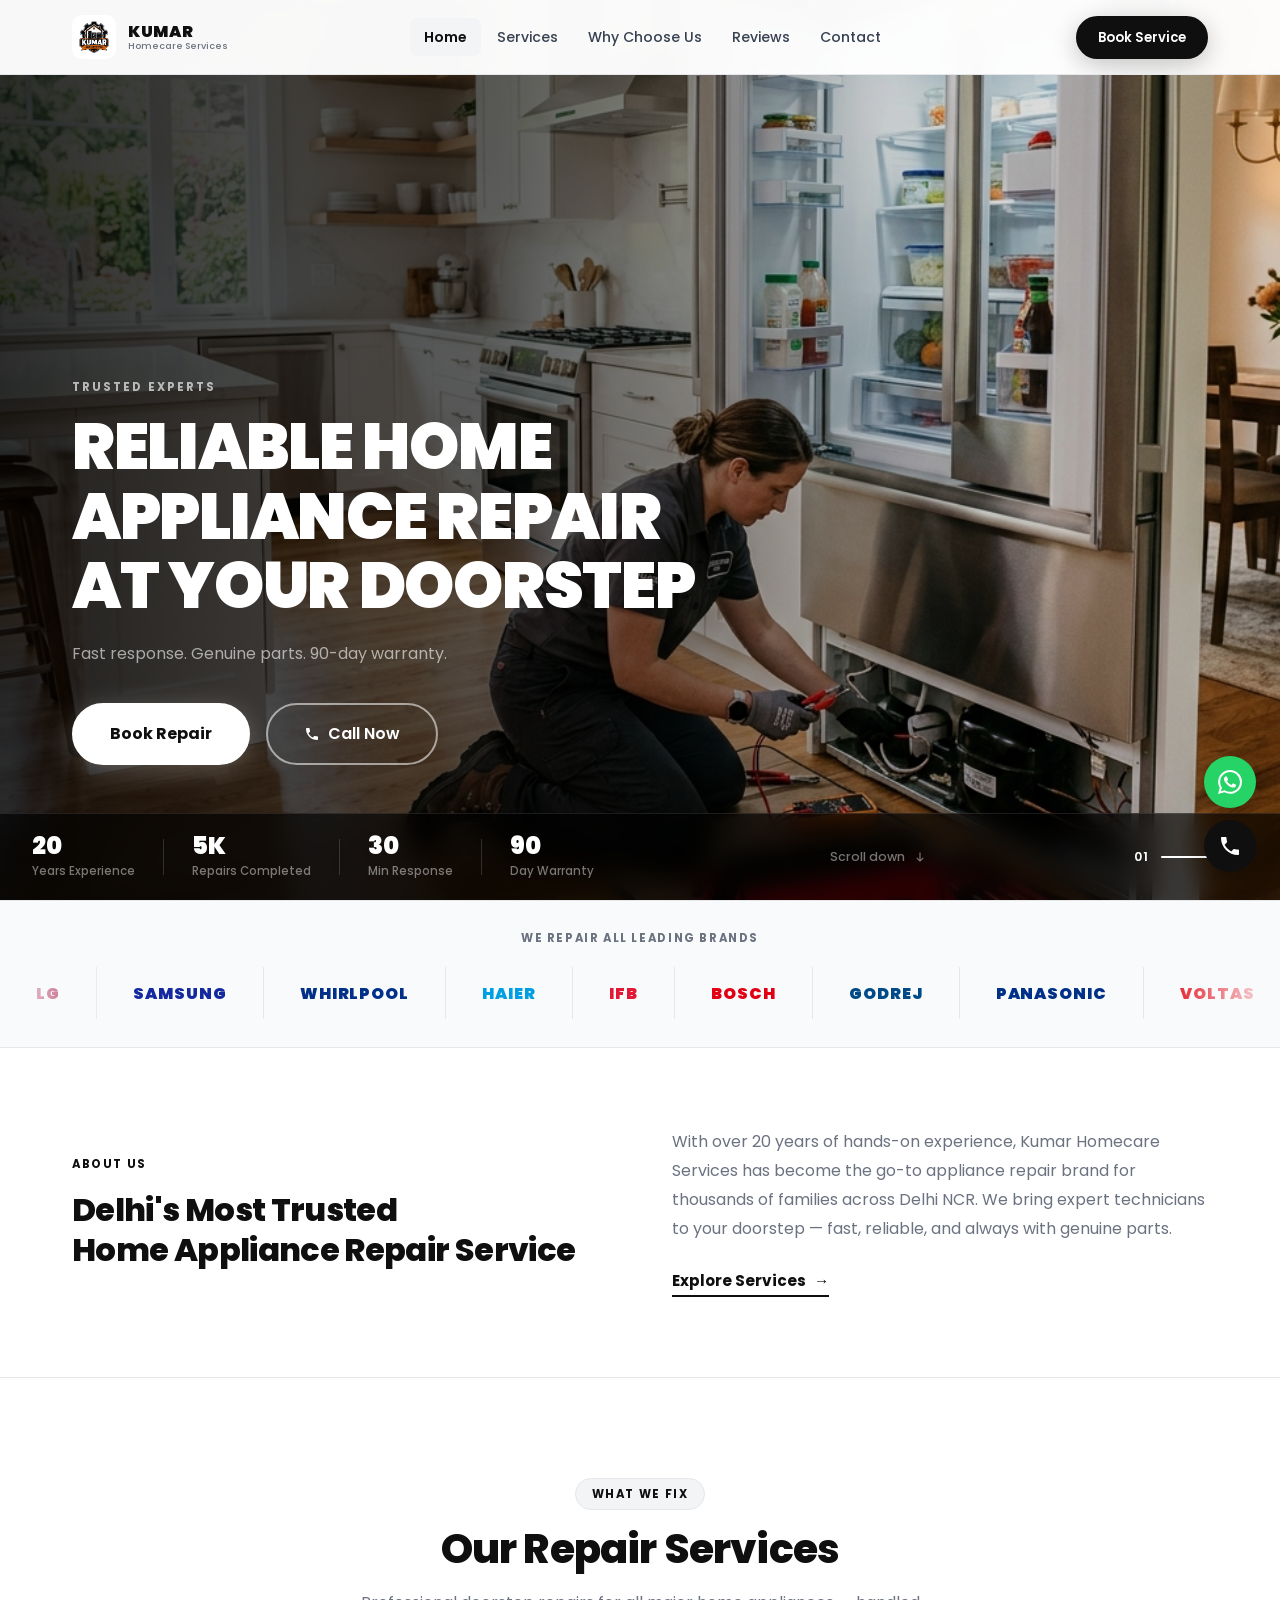
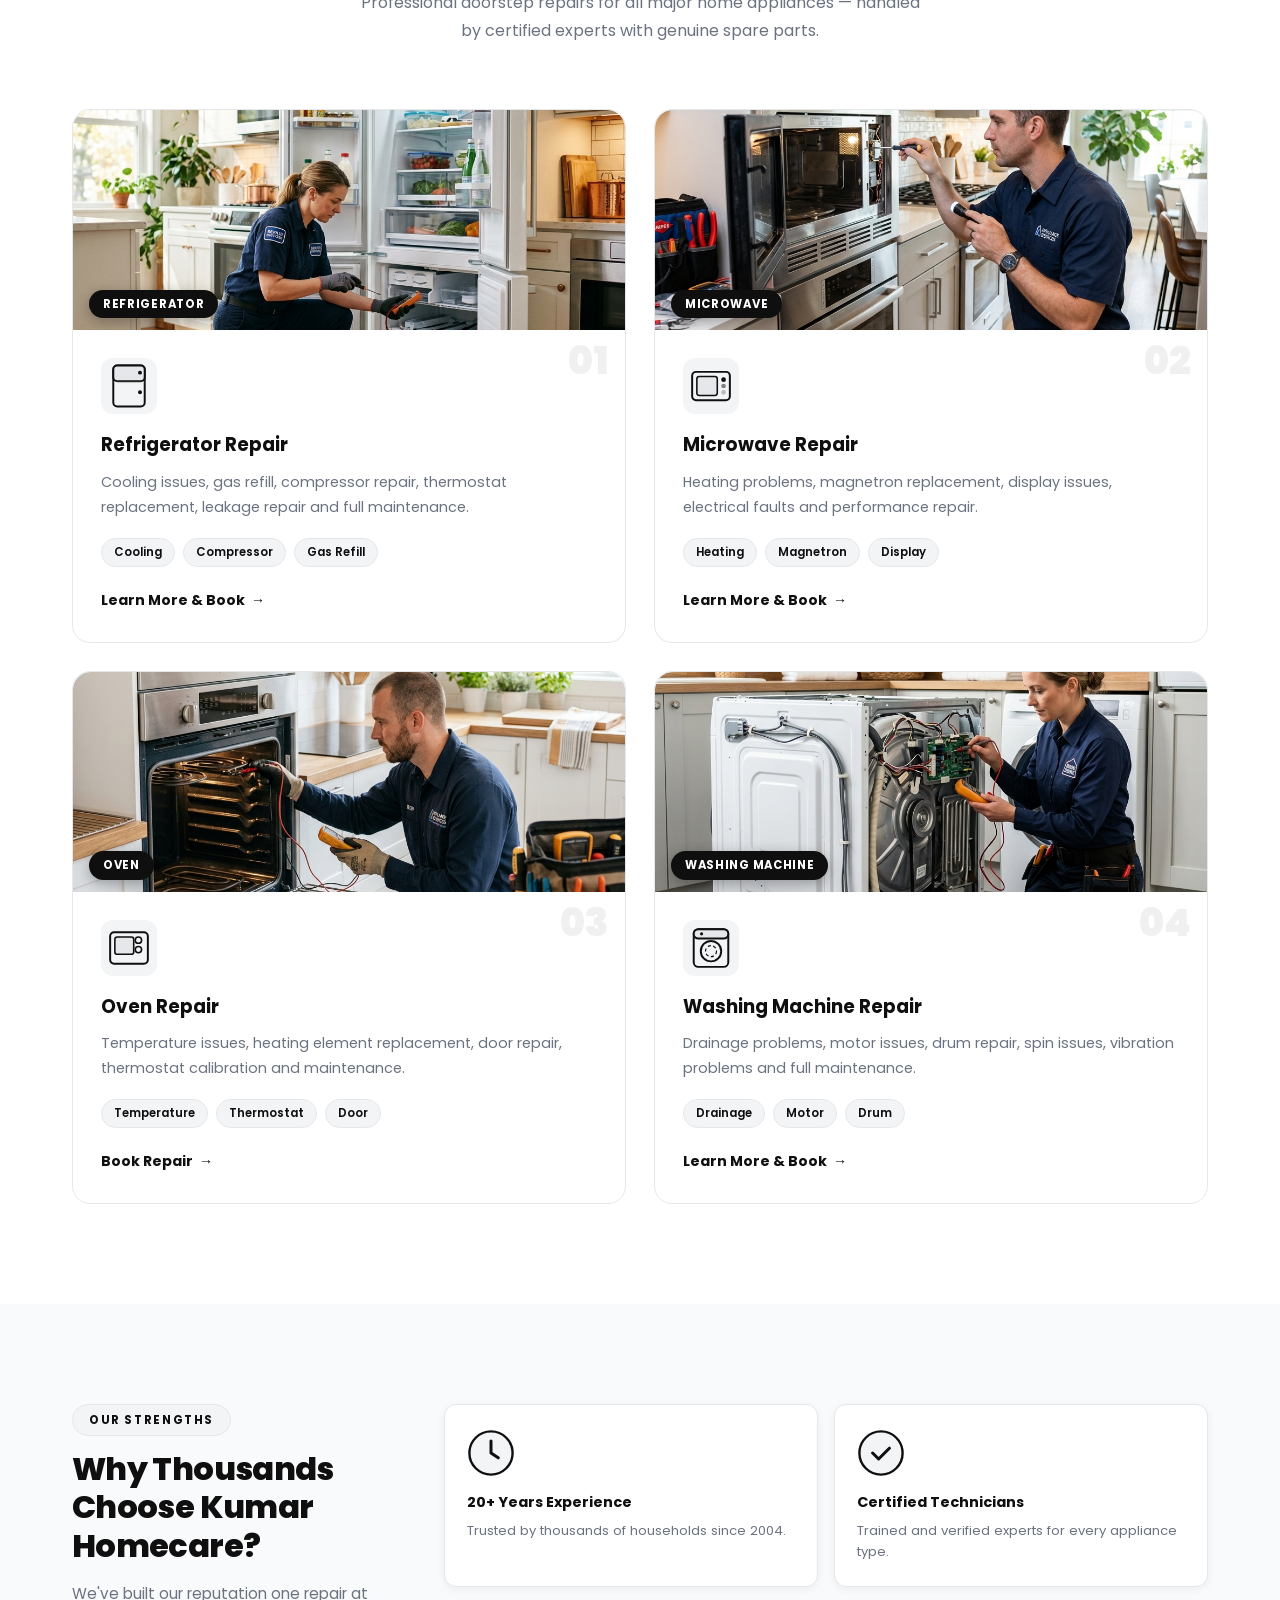
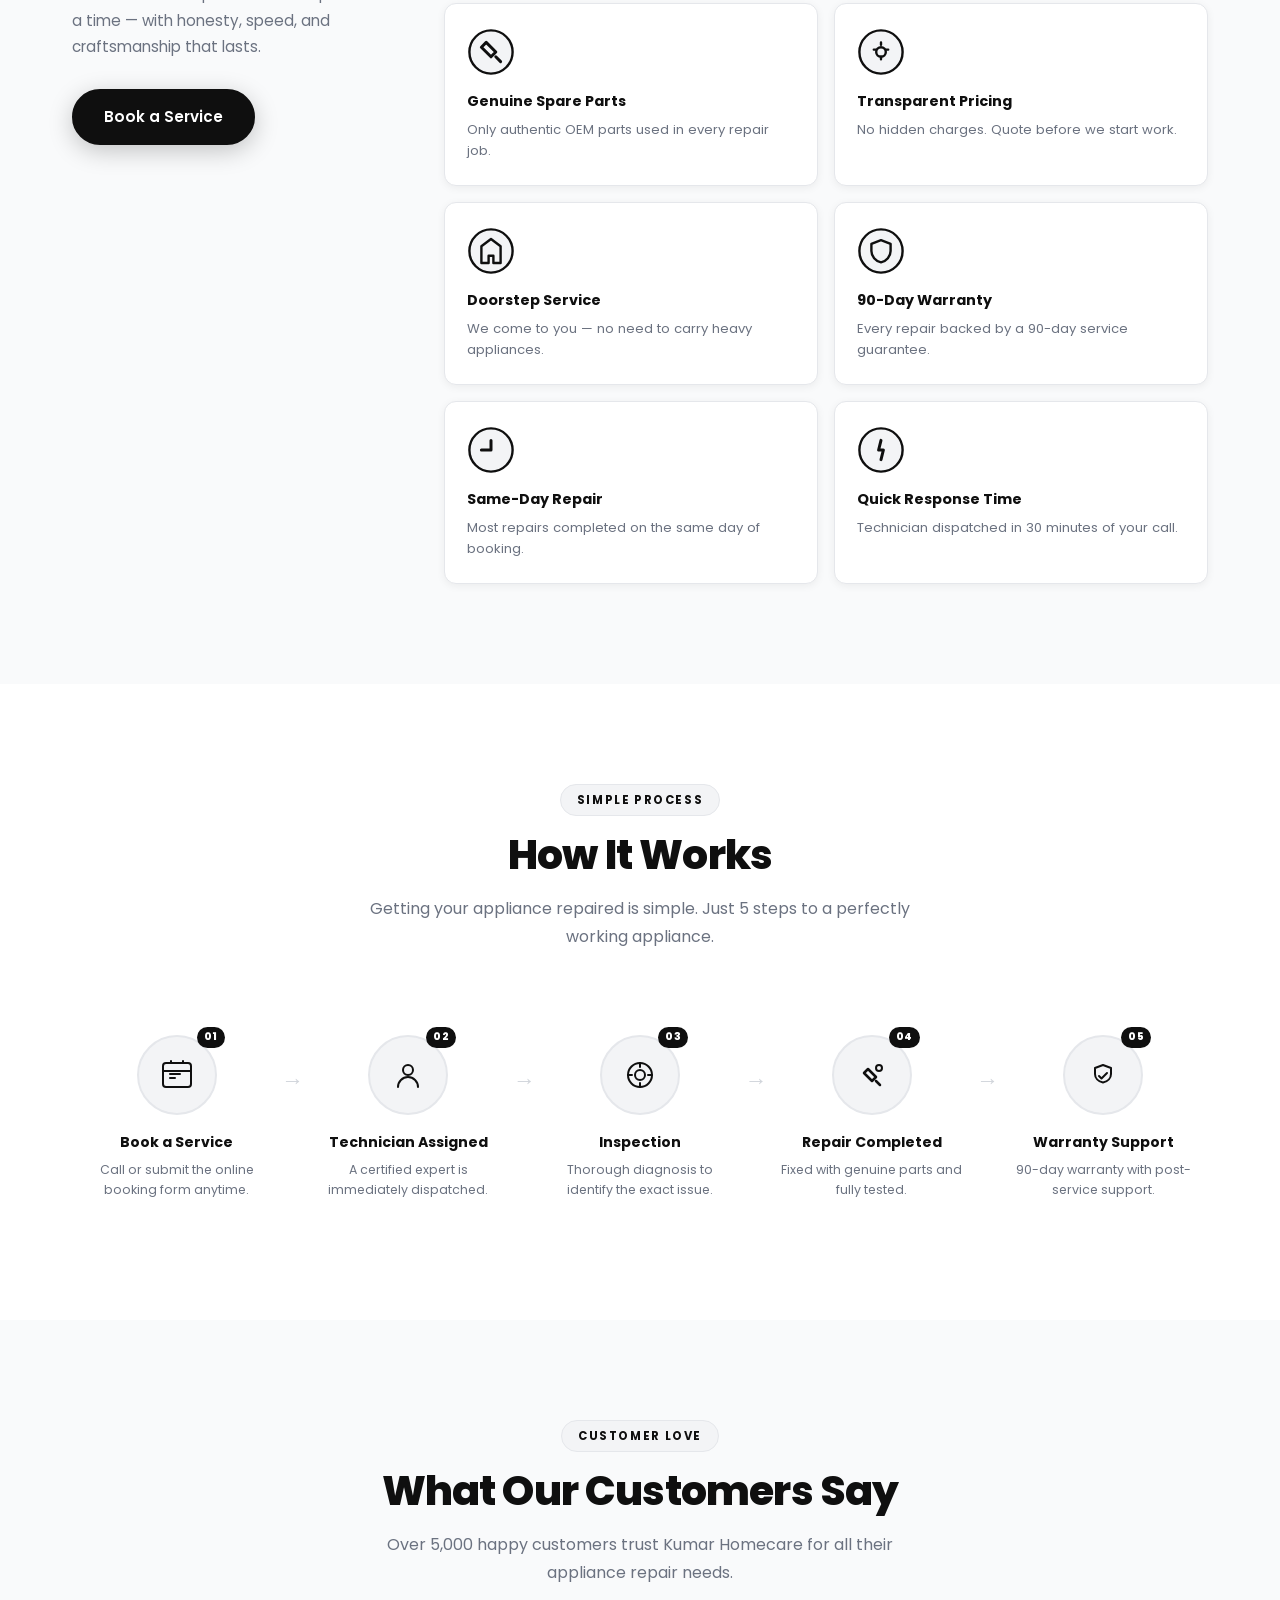
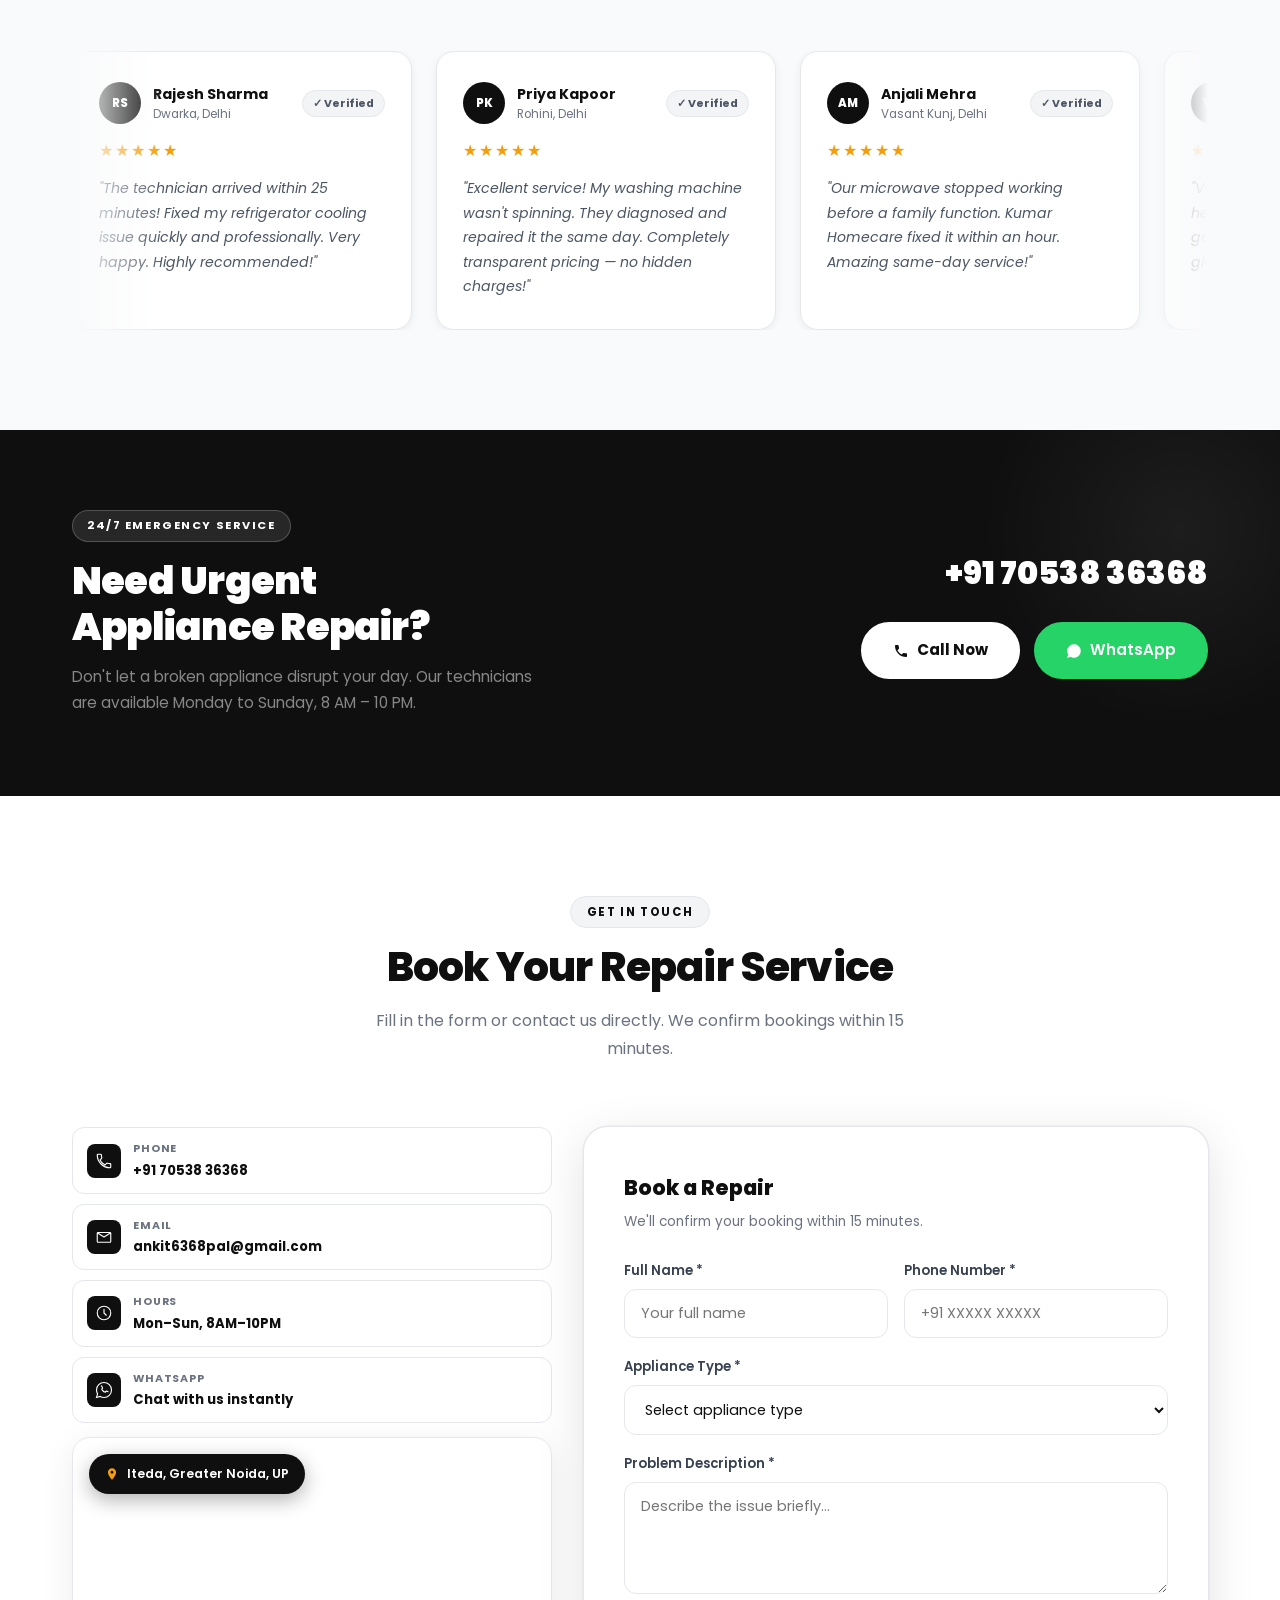
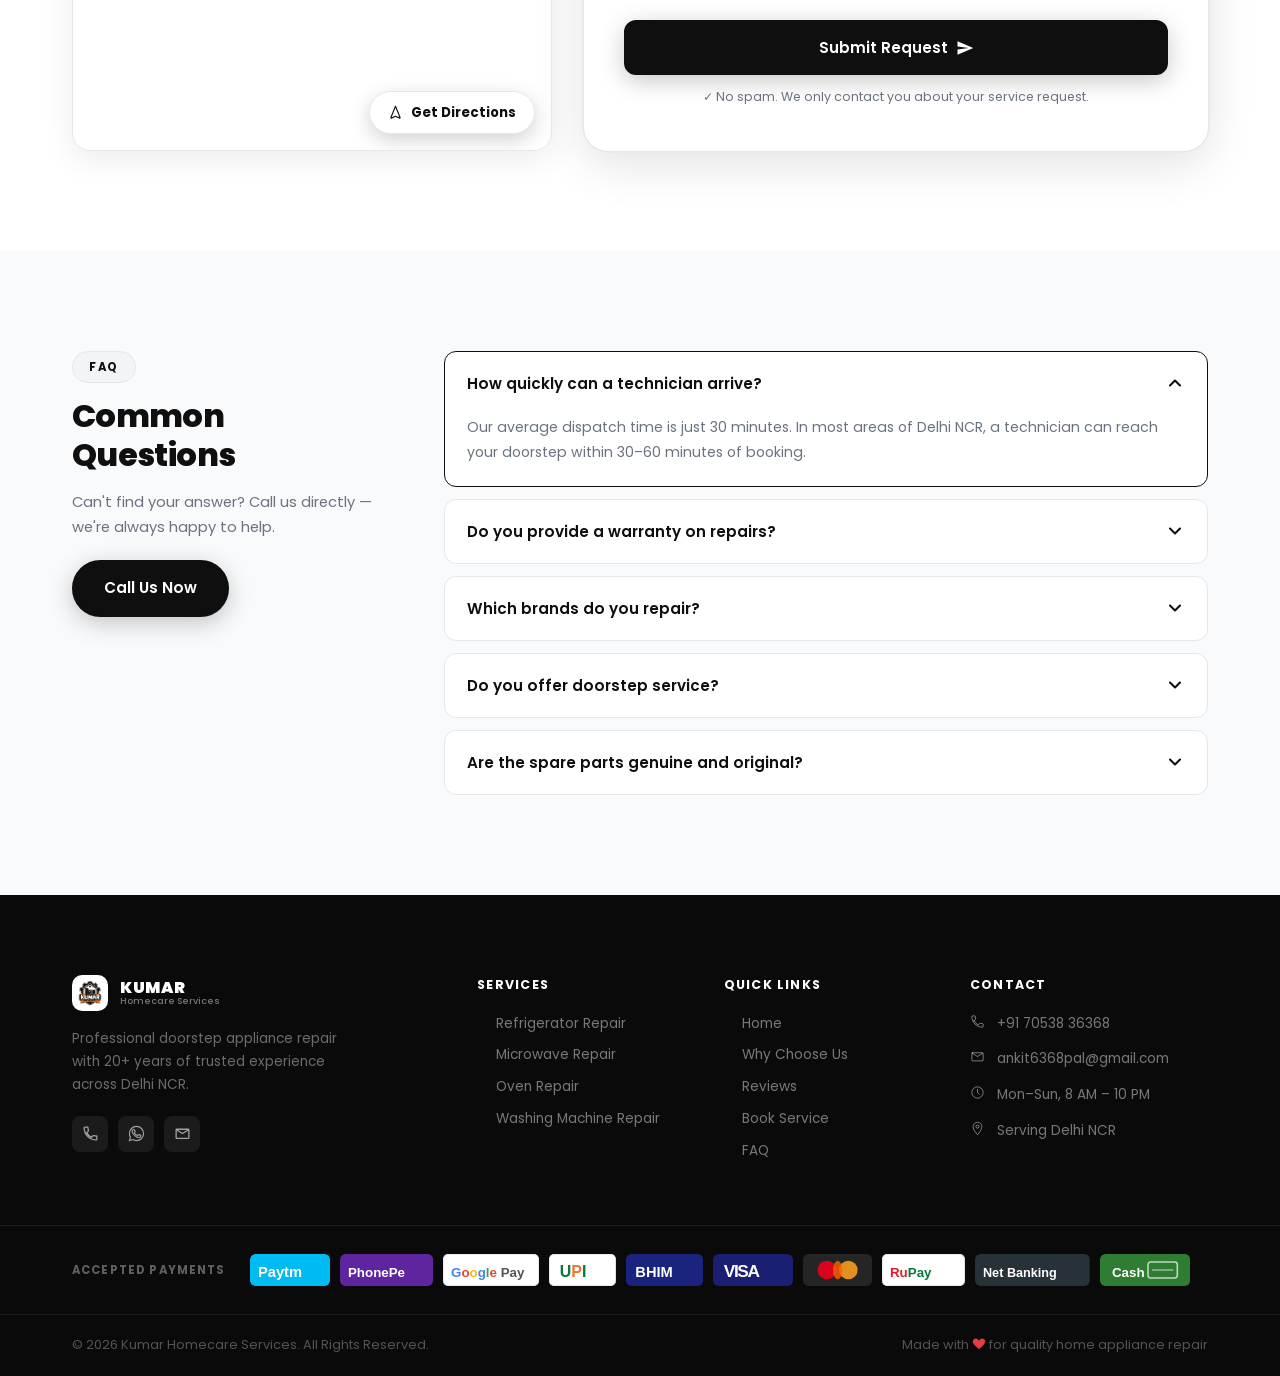
==== commit 459cd21c: "final fix" ====
--- a/index.html
+++ b/index.html
@@ -10,7 +10,8 @@
   <link rel="preconnect" href="https://fonts.gstatic.com" crossorigin />
   <link href="https://fonts.googleapis.com/css2?family=Poppins:ital,wght@0,300;0,400;0,500;0,600;0,700;0,800;0,900;1,400&display=swap" rel="stylesheet" />
   <link rel="stylesheet" href="style.css" />
-  <link rel="icon" type="image/x-icon" href="/logo.png" />
+  <!-- <link rel="icon" type="" href="/logo.png" /> -->
+   <link rel="icon" type="image/x-icon" href="/logo.png" />
 </head>
 <body>
 
--- a/style.css
+++ b/style.css
@@ -42,14 +42,17 @@
   --font:          'Poppins', sans-serif;
 }
 
-html   { scroll-behavior: smooth; scroll-padding-top: 76px; }
-body   { font-family: var(--font); background: var(--bg); color: var(--text); line-height: 1.6; overflow-x: hidden; -webkit-font-smoothing: antialiased; }
+html   { scroll-behavior: smooth; scroll-padding-top: 76px; overflow-x: hidden; }
+body   { font-family: var(--font); background: var(--bg); color: var(--text); line-height: 1.6; overflow-x: hidden; -webkit-font-smoothing: antialiased; max-width: 100vw; }
 img    { display: block; max-width: 100%; }
 a      { color: inherit; }
 
+/* ─── GLOBAL OVERFLOW GUARD ─── */
+section, header, footer, main, nav, div { max-width: 100%; }
+
 /* ─── LAYOUT ─── */
 .container-wide { max-width: 1200px; margin: 0 auto; padding: 0 32px; }
-.section        { padding: 100px 0; }
+.section        { padding: 100px 0; width: 100%; }
 
 /* accent text on light bg = BLACK */
 .accent { color: var(--black); }
@@ -188,7 +191,6 @@
 .btn-primary:hover {
   background: var(--black-mid);
   border-color: var(--black-mid);
-  transform: translateY(-2px);
   box-shadow: 0 10px 36px rgba(0,0,0,0.3);
 }
 
@@ -200,7 +202,6 @@
 }
 .btn-outline:hover {
   border-color: var(--black);
-  transform: translateY(-2px);
 }
 
 /* Hero buttons: WHITE bg button & WHITE outline on dark hero */
@@ -214,7 +215,6 @@
 }
 .btn-hero-primary:hover {
   background: var(--grey-100);
-  transform: translateY(-2px);
   box-shadow: 0 12px 40px rgba(255,255,255,0.35);
 }
 .btn-hero-outline {
@@ -226,7 +226,6 @@
 .btn-hero-outline:hover {
   background: rgba(255,255,255,0.1);
   border-color: var(--white);
-  transform: translateY(-2px);
 }
 
 /* White button on dark sections (emergency) */
@@ -236,7 +235,7 @@
   border-color: var(--white);
   font-weight: 700;
 }
-.btn-white:hover { background: var(--grey-100); transform: translateY(-2px); }
+.btn-white:hover { background: var(--grey-100); }
 
 /* WhatsApp stays green */
 .btn-wa {
@@ -244,7 +243,7 @@
   color: var(--white);
   border-color: #25D366;
 }
-.btn-wa:hover { background: #1ebe5b; transform: translateY(-2px); }
+.btn-wa:hover { background: #1ebe5b; }
 
 .btn-full { width: 100%; justify-content: center; border-radius: var(--radius); }
 
@@ -273,6 +272,9 @@
   backdrop-filter: blur(14px);
   border-bottom: 1px solid var(--grey-200);
   transition: box-shadow var(--transition);
+  width: 100%;
+  max-width: 100vw;
+  overflow: hidden;
 }
 .navbar.scrolled { box-shadow: var(--shadow); }
 
@@ -280,6 +282,7 @@
   max-width: 1200px; margin: 0 auto; padding: 0 32px;
   height: 74px; display: flex; align-items: center;
   justify-content: space-between; gap: 24px;
+  width: 100%; box-sizing: border-box;
 }
 
 /* Logo */
@@ -312,7 +315,13 @@
 }
 .nav-link:hover,
 .nav-link.active { color: var(--black); background: var(--grey-100); font-weight: 600; }
-.nav-cta { display: flex; }
+.nav-cta {
+  display: flex;
+  padding: 9px 20px;
+  font-size: 0.82rem;
+  font-weight: 600;
+  border-radius: 50px;
+}
 
 /* Hamburger */
 .hamburger { display: none; flex-direction: column; gap: 5px; cursor: pointer; background: none; border: none; padding: 6px; border-radius: 6px; }
@@ -325,10 +334,11 @@
 .mobile-menu {
   position: fixed; top: 74px; left: 0; right: 0;
   background: var(--white); border-bottom: 1px solid var(--grey-200);
-  padding: 16px 32px 28px; display: flex; flex-direction: column; gap: 4px;
+  padding: 16px 20px 28px; display: flex; flex-direction: column; gap: 4px;
   z-index: 999; transform: translateY(-110%); opacity: 0;
   transition: transform 0.3s ease, opacity 0.3s ease;
   box-shadow: var(--shadow-lg);
+  width: 100%; max-width: 100vw; box-sizing: border-box;
 }
 .mobile-menu.open { transform: translateY(0); opacity: 1; }
 .mobile-link {
@@ -346,6 +356,7 @@
   position: relative;
   height: 100vh; min-height: 600px; max-height: 900px;
   overflow: hidden; display: flex; flex-direction: column;
+  width: 100%; max-width: 100vw;
 }
 .hero-bg   { position: absolute; inset: 0; }
 .hero-img  { width: 100%; height: 100%; object-fit: cover; object-position: center; }
@@ -1136,17 +1147,54 @@
    RESPONSIVE — Tablet (≤ 1024px)
 ══════════════════════════════════════ */
 @media (max-width: 1024px) {
+  /* Global */
+  .container-wide { padding: 0 24px; }
+  .section { padding: 80px 0; }
+
+  /* Navbar */
+  .nav-inner { padding: 0 24px; }
+  .nav-links { gap: 0; }
+  .nav-link  { padding: 8px 10px; font-size: 0.82rem; }
+
+  /* Services */
+  .services-grid { grid-template-columns: 1fr 1fr; gap: 20px; }
+  .service-img-wrap { height: 200px; }
+  .service-body { padding: 22px 20px 24px; }
+
+  /* Intro strip */
+  .intro-strip-inner { gap: 40px; }
+
+  /* Why Us */
   .why-layout   { grid-template-columns: 1fr; gap: 40px; }
   .why-left     { position: static; }
   .why-left .section-title { font-size: 2rem; }
+  .why-grid     { grid-template-columns: repeat(2, 1fr); }
+
+  /* FAQ */
   .faq-layout   { grid-template-columns: 1fr; gap: 40px; }
   .faq-left     { position: static; }
+
+  /* Reviews */
   .reviews-marquee-wrap { margin-top: 32px; }
-  .footer-top   { grid-template-columns: 1fr 1fr; gap: 36px; }
+
+  /* Emergency */
   .emergency-inner { grid-template-columns: 1fr; text-align: center; }
   .emer-right   { align-items: center; }
-  .service-img-wrap { height: 200px; }
+
+  /* Contact */
+  .contact-grid { grid-template-columns: 1fr; gap: 28px; }
+  .contact-map-wrap { min-height: 260px; }
+  .contact-form-wrap { padding: 36px 32px; }
+
+  /* Footer */
+  .footer-top   { grid-template-columns: 1fr 1fr; gap: 36px; }
   .payments-inner { flex-direction: column; align-items: flex-start; gap: 14px; }
+
+  /* How It Works — step arrows still shown but smaller */
+  .step-arrow { font-size: 1.1rem; }
+
+  /* Hero bottom bar */
+  .hero-trust-item { padding: 0 18px; }
 }
 
 /* ══════════════════════════════════════
@@ -1174,35 +1222,41 @@
   .hero-headline { font-size: 1.65rem; line-height: 1.15; margin-bottom: 12px; max-width: 100%; }
   .hero-sub { font-size: 0.82rem; margin-bottom: 22px; max-width: 100%; }
   .hero-actions {
-    flex-direction: column;
+    flex-direction: row;
     align-items: center;
-    gap: 12px;
+    justify-content: center;
+    gap: 10px;
     width: 100%;
-    max-width: 280px;
-    margin: 0 auto;
+    flex-wrap: wrap;
   }
   .hero-actions .btn {
-    width: 100%;
-    text-align: center;
-    justify-content: center;
-    padding: 14px 24px;
-    font-size: 0.95rem;
+    padding: 11px 20px;
+    font-size: 0.88rem;
+    width: auto;
   }
   .hero-bottom-bar {
-    flex-direction: column;
-    gap: 12px;
-    padding: 16px 18px;
-    align-items: flex-start;
+    flex-direction: row;
+    flex-wrap: wrap;
+    gap: 0;
+    padding: 12px 16px;
+    align-items: center;
+    justify-content: space-between;
   }
   .hero-trust-row {
-    display: grid;
-    grid-template-columns: 1fr 1fr;
-    gap: 16px;
+    display: flex;
+    flex-direction: row;
+    gap: 0;
     width: 100%;
   }
+  .hero-trust-item {
+    flex: 1;
+    padding: 0 8px;
+    text-align: center;
+  }
+  .hero-trust-item:first-child { padding-left: 0; }
   .trust-divider { display: none; }
-  .hero-trust-item { padding: 0; }
-  .trust-num { font-size: 1.3rem; }
+  .trust-num { font-size: 1.1rem; }
+  .trust-label { font-size: 0.62rem; }
   .hero-scroll, .hero-slide-num { display: none; }
 
   /* ── Brand Slider ── */
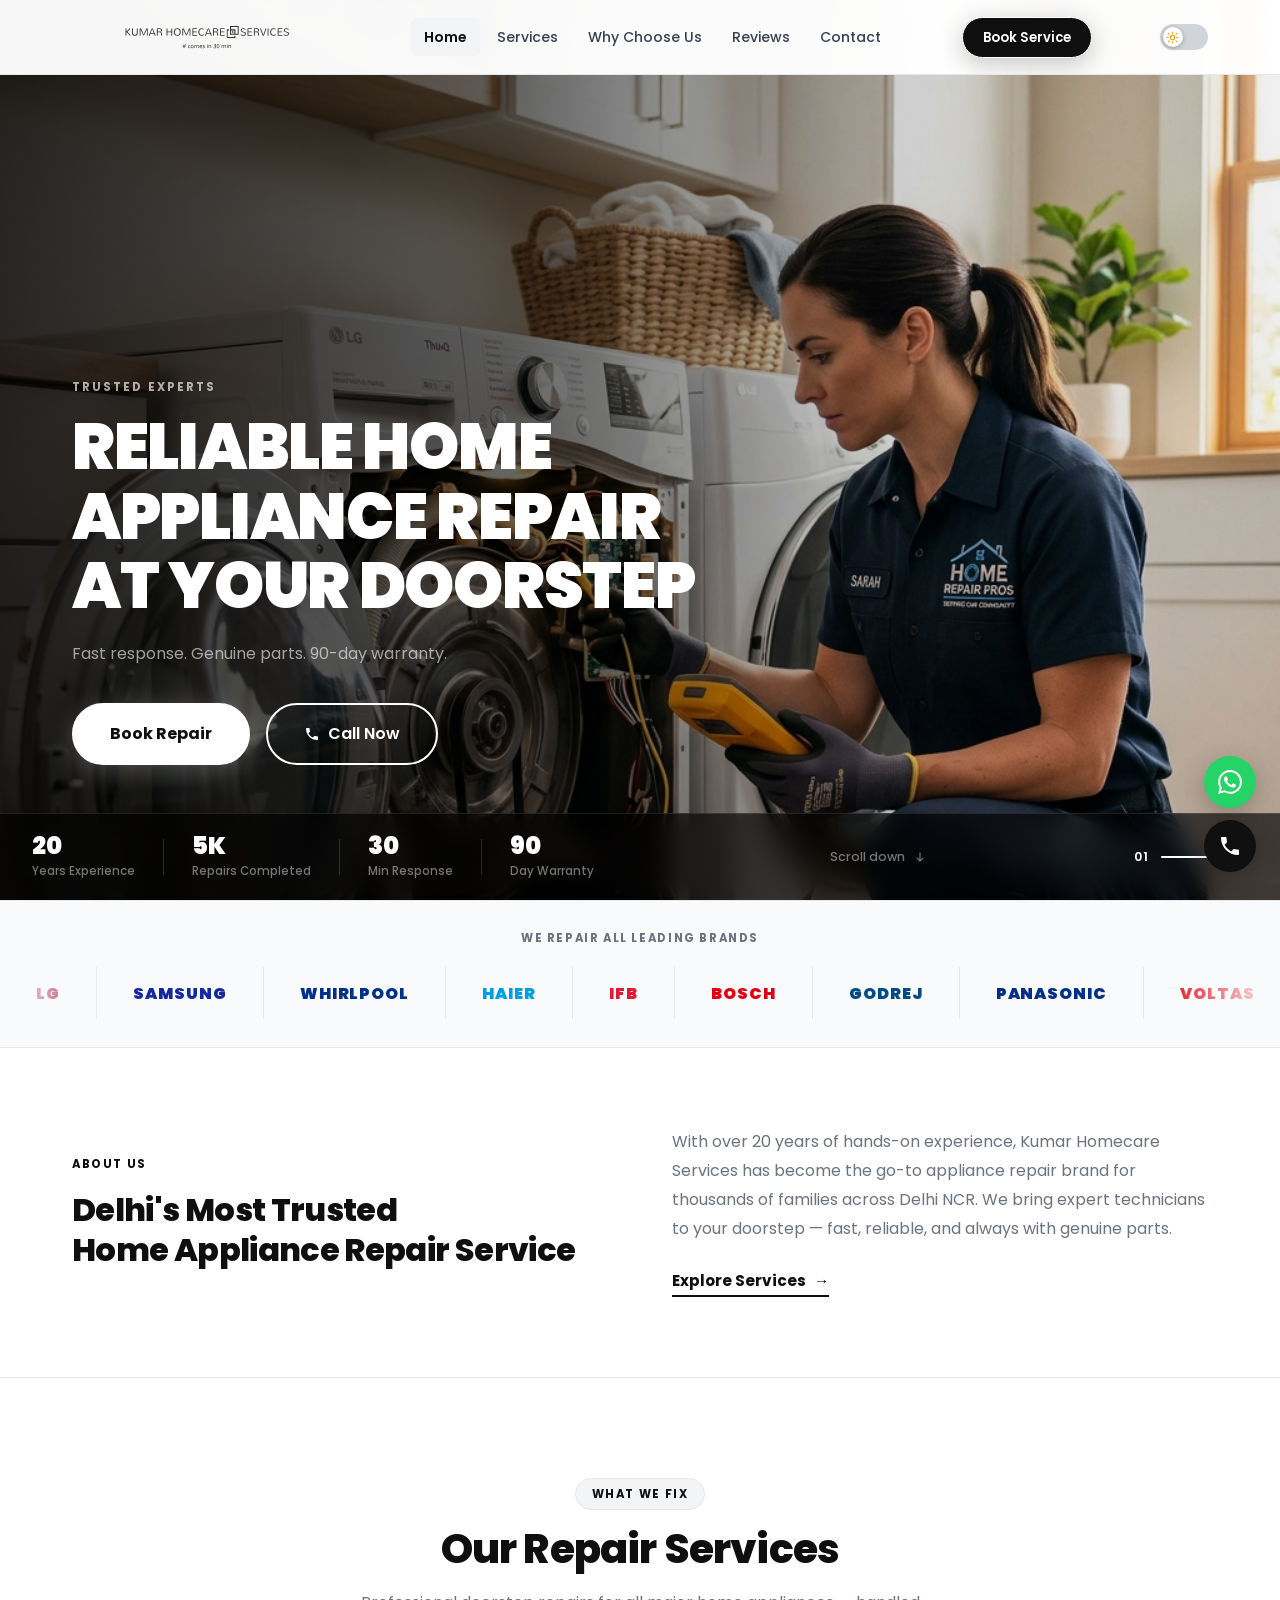
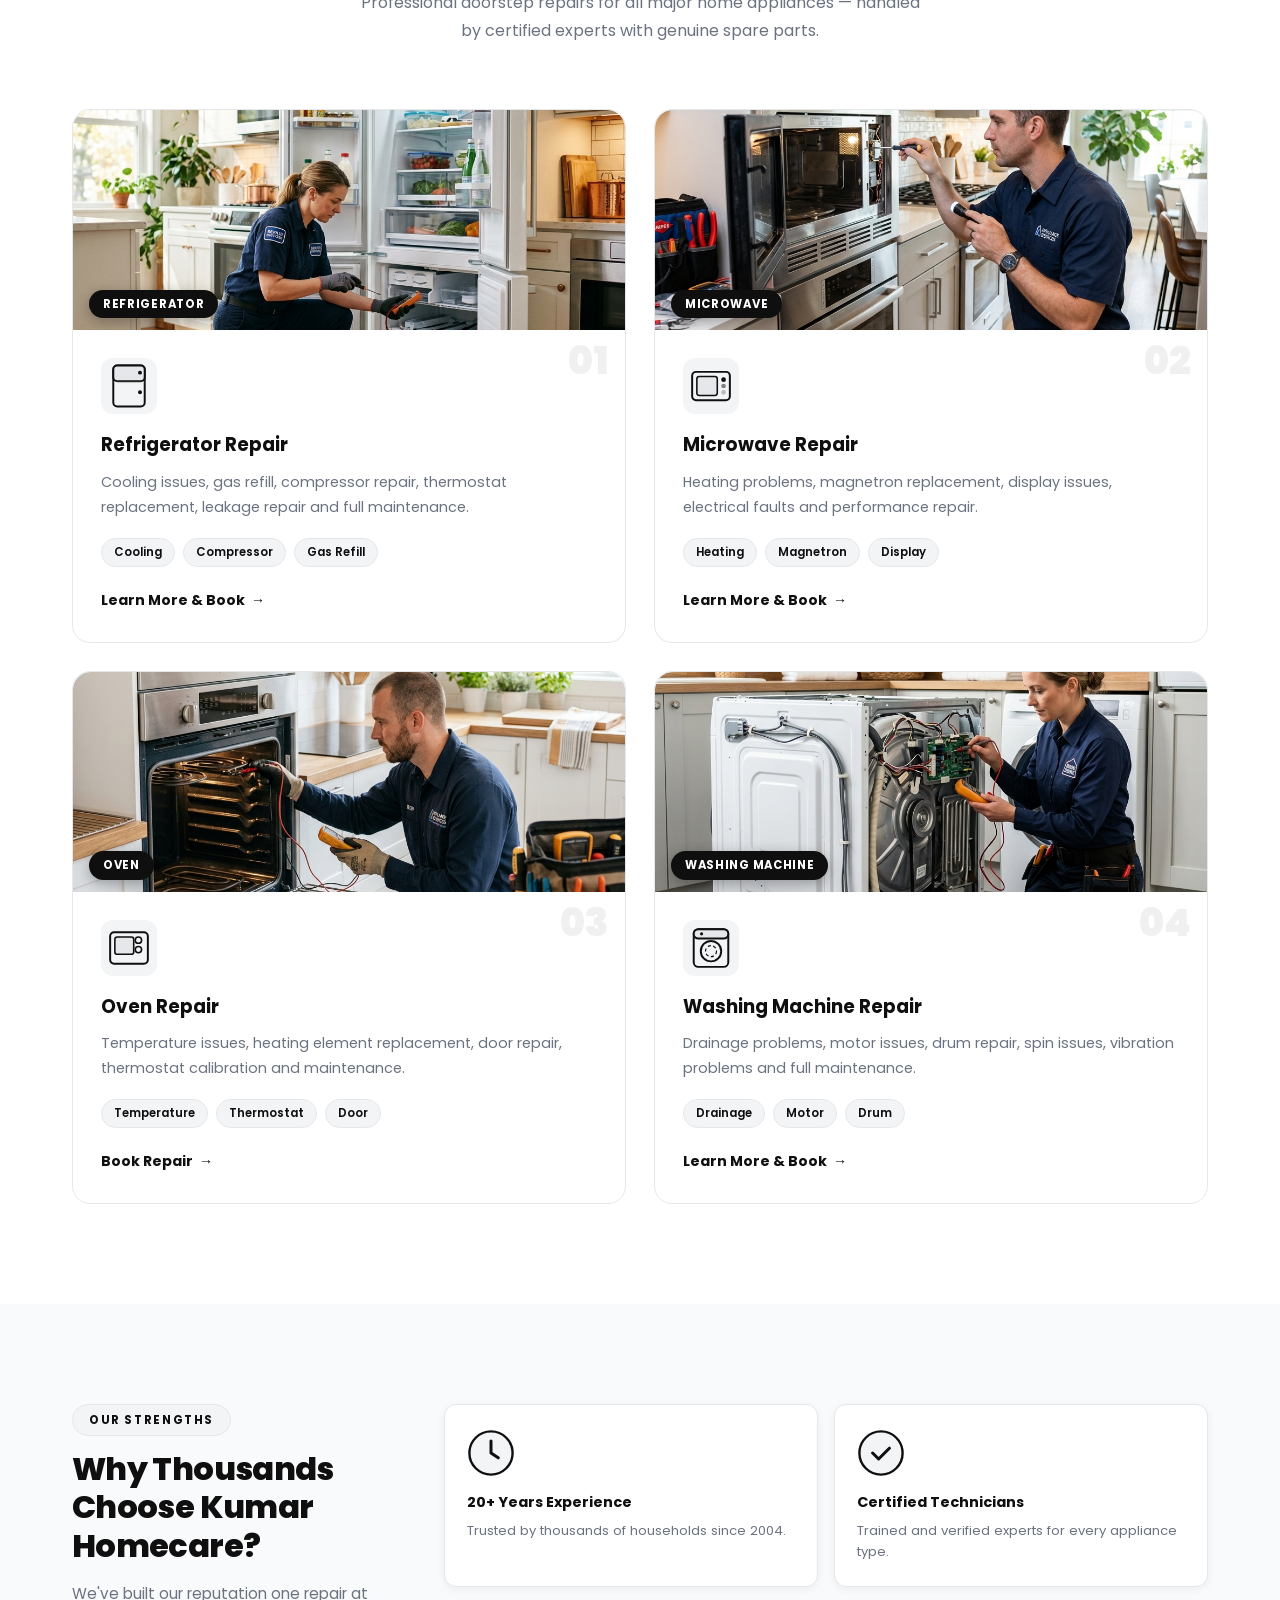
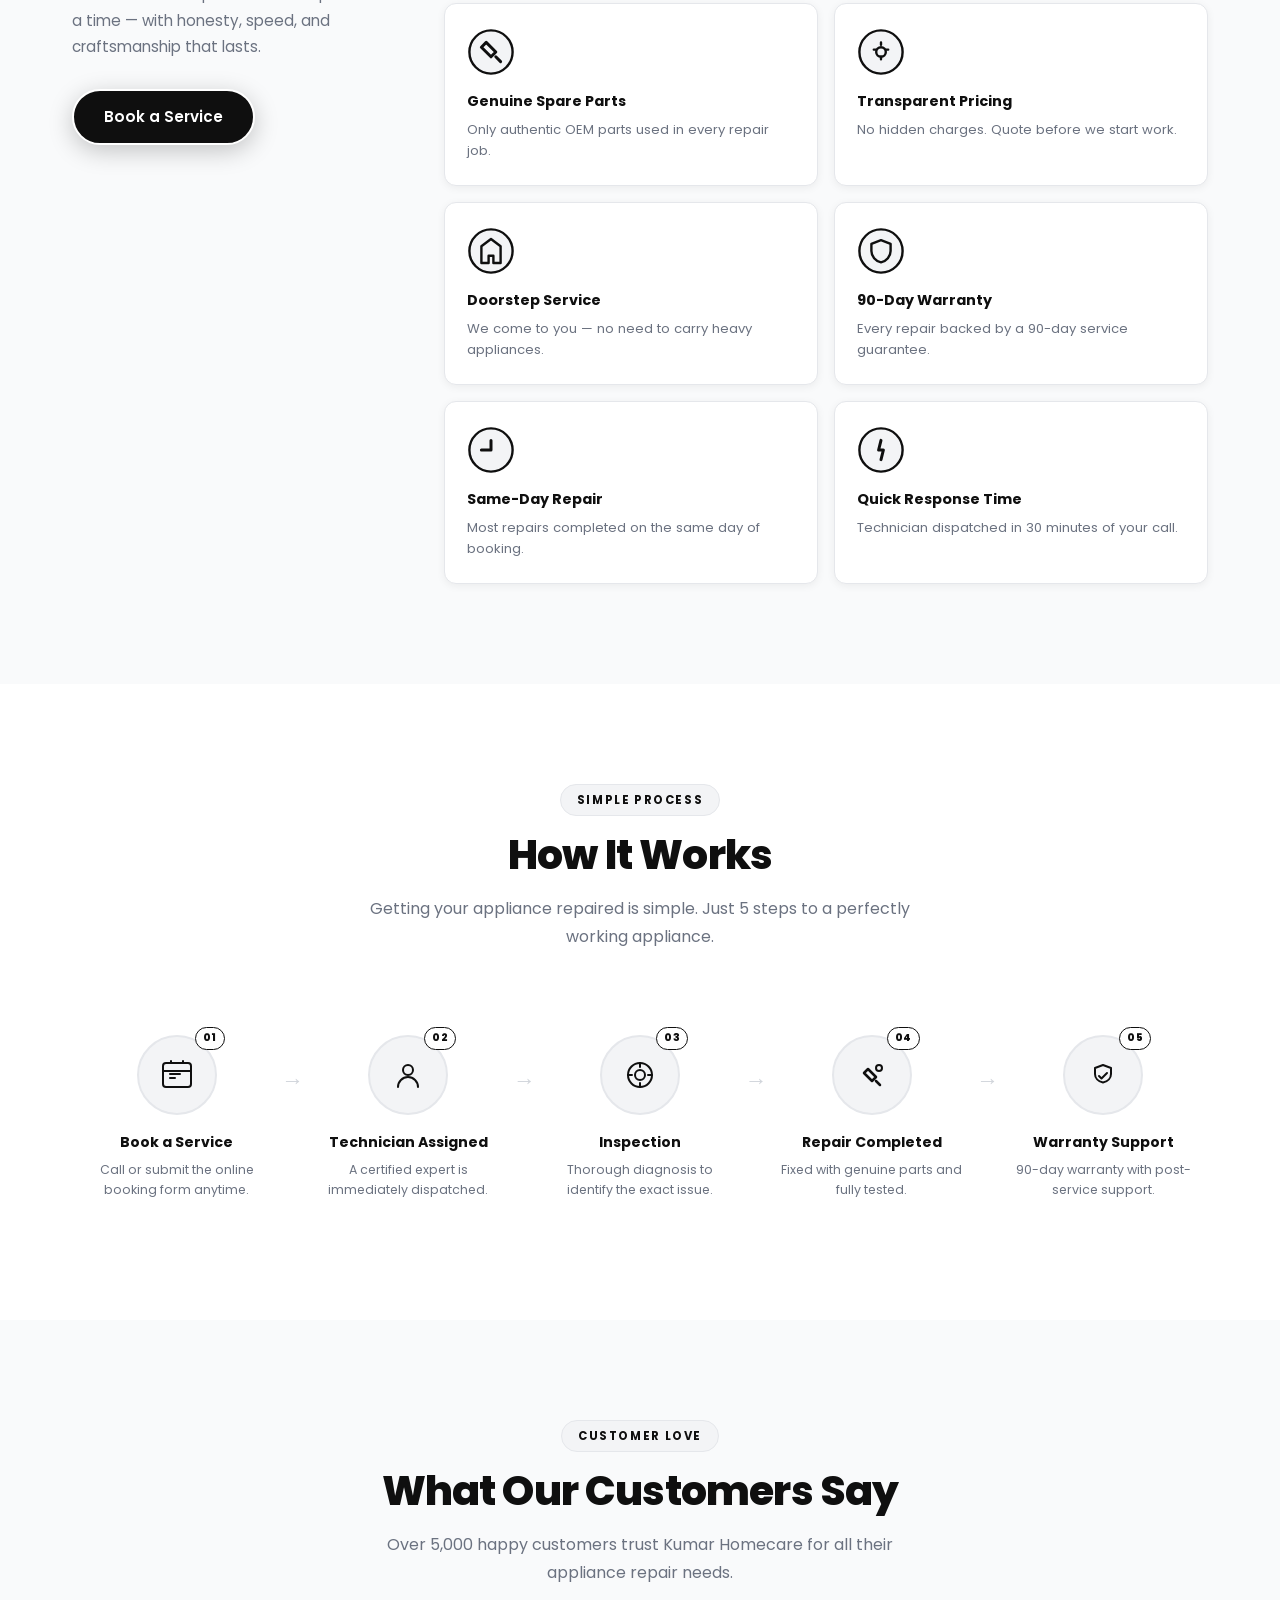
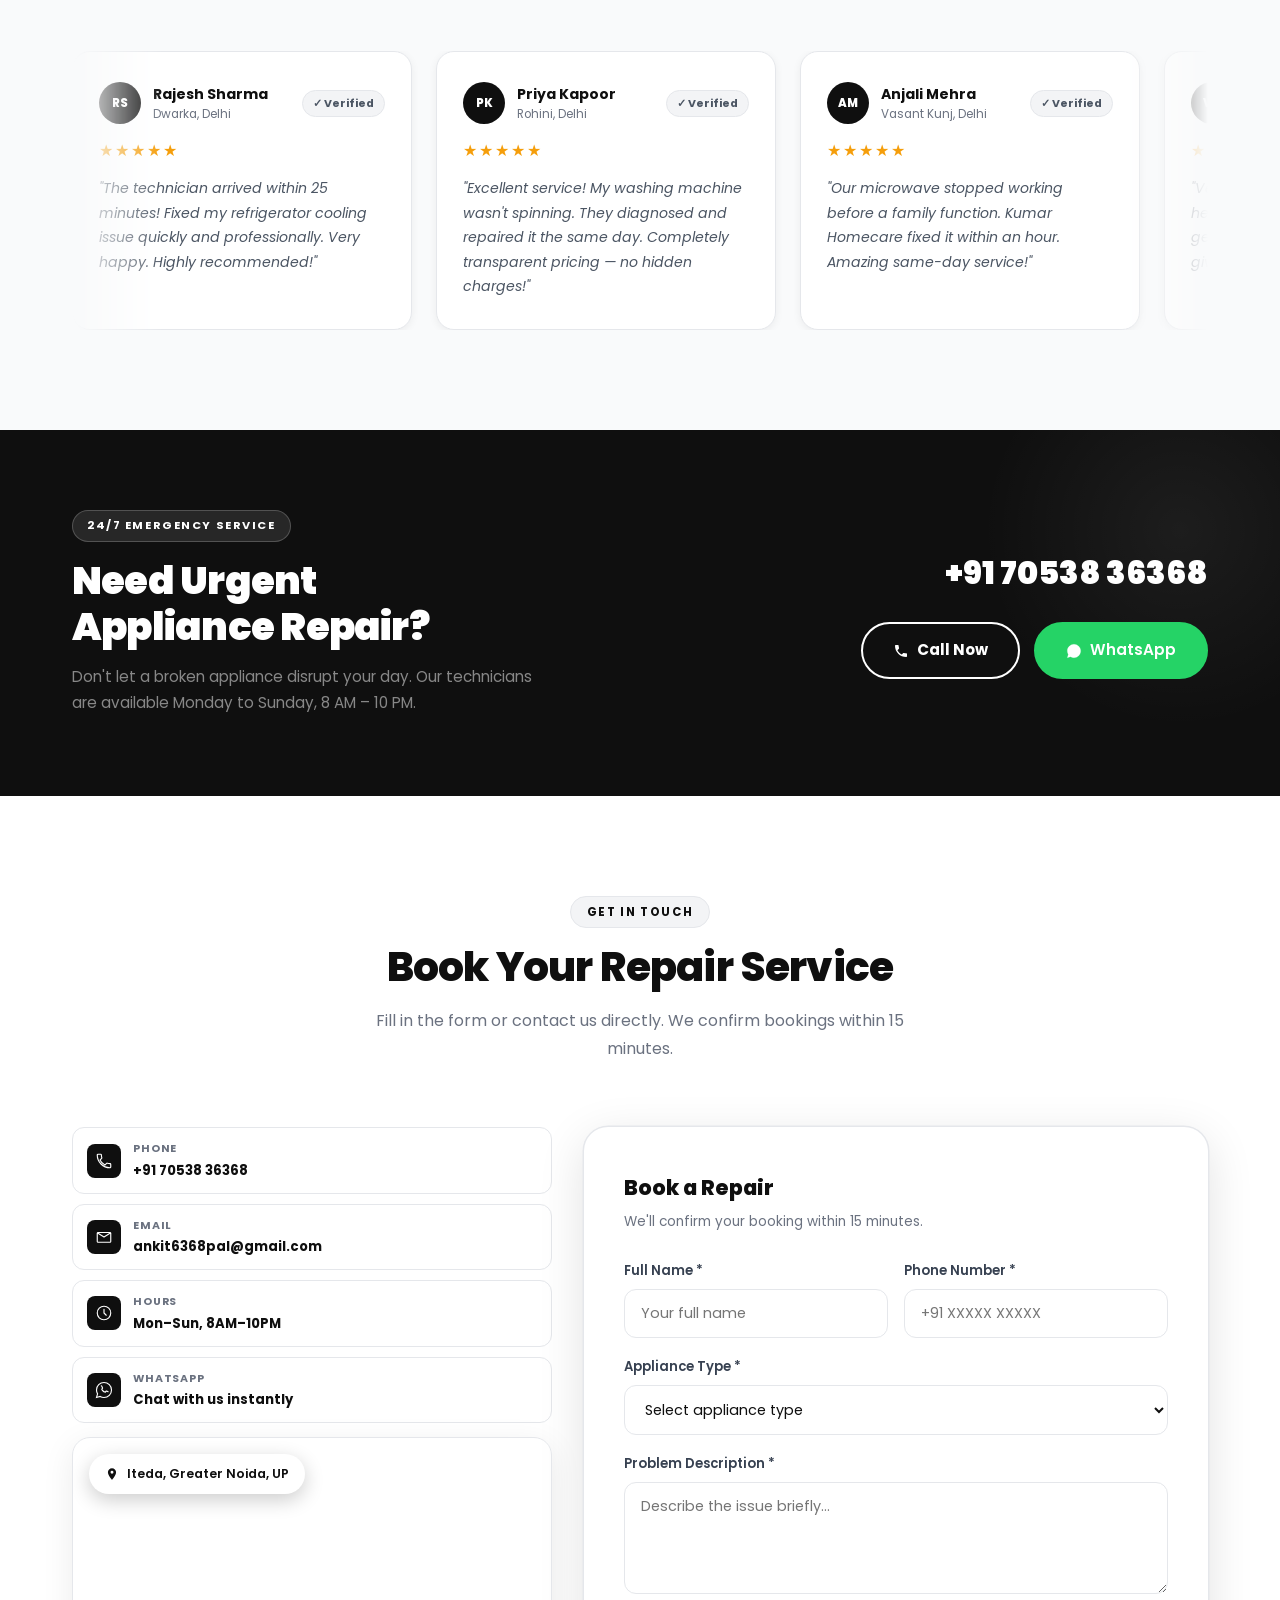
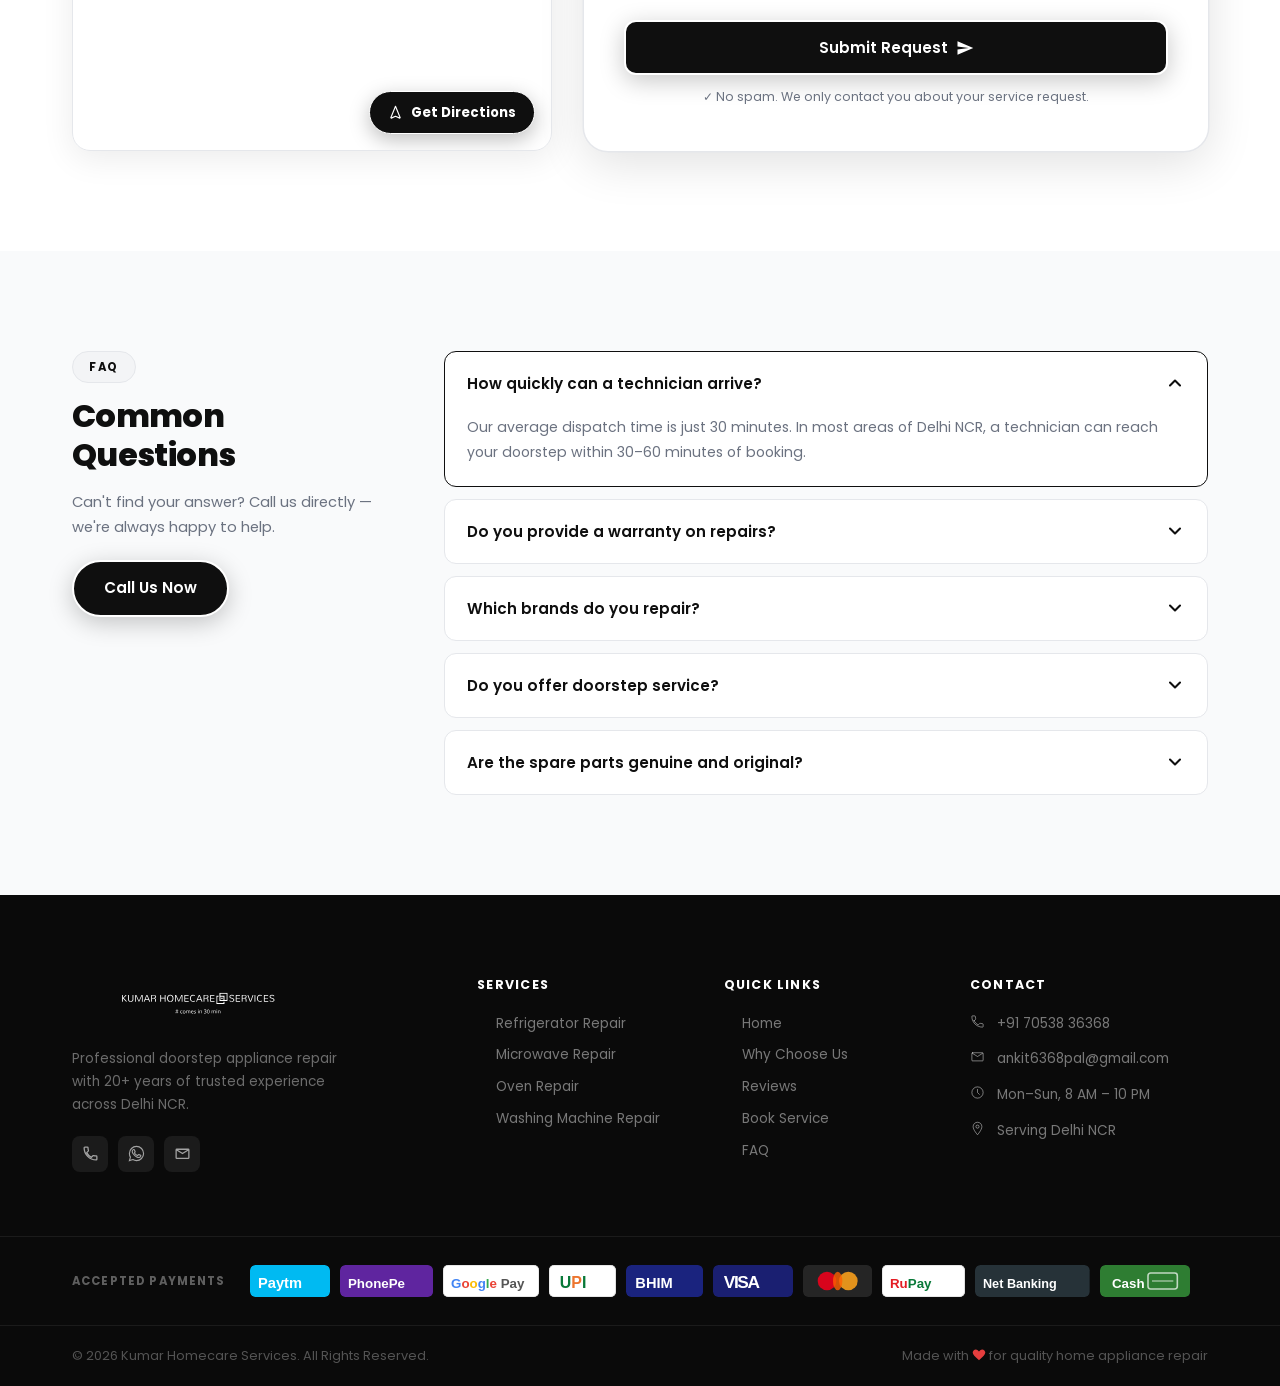
==== commit fa55f118: "add some new features" ====
--- a/index.html
+++ b/index.html
@@ -10,16 +10,15 @@
   <link rel="preconnect" href="https://fonts.gstatic.com" crossorigin />
   <link href="https://fonts.googleapis.com/css2?family=Poppins:ital,wght@0,300;0,400;0,500;0,600;0,700;0,800;0,900;1,400&display=swap" rel="stylesheet" />
   <link rel="stylesheet" href="style.css" />
-  <!-- <link rel="icon" type="" href="/logo.png" /> -->
-   <link rel="icon" type="image/x-icon" href="/logo.png" />
+  <!-- <link rel="icon" type="" href="logo.png" /> -->
+   <link rel="icon" type="image/x-icon" href="logo.png" />
 </head>
 <body>
 
   <!-- PAGE LOADER -->
   <div class="page-loader" id="pageLoader">
     <div class="loader-logo">
-      <span class="loader-brand">KUMAR</span>
-      <span class="loader-sub">Homecare Services</span>
+      <img src="logo.svg" alt="Kumar Homecare Services" class="loader-img">
     </div>
     <div class="loader-spinner"></div>
   </div>
@@ -40,14 +39,10 @@
   <!-- NAVBAR -->
   <header class="navbar" id="navbar">
     <div class="nav-inner">
+      
+      
       <a href="#home" class="logo" aria-label="Kumar Homecare Services">
-        <div class="logo-icon">
-         <img src="/logo.png" alt="Kumar Homecare Services Logo">
-        </div>
-        <div class="logo-text">
-          <span class="logo-brand">KUMAR</span>
-          <span class="logo-sub">Homecare Services</span>
-        </div>
+        <img src="logo.svg" alt="Kumar Homecare Services Logo" class="logo-img">
       </a>
       <nav class="nav-links" id="navLinks">
         <a href="#home"      class="nav-link">Home</a>
@@ -57,6 +52,16 @@
         <a href="#contact"   class="nav-link">Contact</a>
       </nav>
       <a href="#contact" class="btn btn-primary nav-cta" id="navBookBtn">Book Service</a>
+      <button class="theme-toggle" id="themeToggle" aria-label="Toggle dark mode">
+        <span class="theme-toggle-track">
+          <span class="theme-toggle-thumb">
+            <!-- Sun icon -->
+            <svg class="icon-sun" viewBox="0 0 24 24" fill="none" width="13" height="13"><circle cx="12" cy="12" r="4" stroke="currentColor" stroke-width="2"/><path d="M12 2v2M12 20v2M4.22 4.22l1.42 1.42M18.36 18.36l1.42 1.42M2 12h2M20 12h2M4.22 19.78l1.42-1.42M18.36 5.64l1.42-1.42" stroke="currentColor" stroke-width="2" stroke-linecap="round"/></svg>
+            <!-- Moon icon -->
+            <svg class="icon-moon" viewBox="0 0 24 24" fill="none" width="13" height="13"><path d="M21 12.79A9 9 0 1111.21 3a7 7 0 009.79 9.79z" stroke="currentColor" stroke-width="2" stroke-linecap="round" stroke-linejoin="round"/></svg>
+          </span>
+        </span>
+      </button>
       <button class="hamburger" id="hamburger" aria-label="Toggle Menu" aria-expanded="false">
         <span></span><span></span><span></span>
       </button>
@@ -71,6 +76,17 @@
     <a href="#reviews"  class="mobile-link">Reviews</a>
     <a href="#contact"  class="mobile-link">Contact</a>
     <a href="#contact"  class="btn btn-primary mobile-cta">Book Service</a>
+    <div class="mobile-theme-row">
+      <span class="mobile-theme-label">Dark Mode</span>
+      <button class="theme-toggle" id="themeToggleMobile" aria-label="Toggle dark mode">
+        <span class="theme-toggle-track">
+          <span class="theme-toggle-thumb">
+            <svg class="icon-sun" viewBox="0 0 24 24" fill="none" width="13" height="13"><circle cx="12" cy="12" r="4" stroke="currentColor" stroke-width="2"/><path d="M12 2v2M12 20v2M4.22 4.22l1.42 1.42M18.36 18.36l1.42 1.42M2 12h2M20 12h2M4.22 19.78l1.42-1.42M18.36 5.64l1.42-1.42" stroke="currentColor" stroke-width="2" stroke-linecap="round"/></svg>
+            <svg class="icon-moon" viewBox="0 0 24 24" fill="none" width="13" height="13"><path d="M21 12.79A9 9 0 1111.21 3a7 7 0 009.79 9.79z" stroke="currentColor" stroke-width="2" stroke-linecap="round" stroke-linejoin="round"/></svg>
+          </span>
+        </span>
+      </button>
+    </div>
   </div>
 
   <main>
@@ -443,19 +459,19 @@
             <!-- Compact Contact Info -->
             <div class="contact-info-compact">
               <div class="info-card-sm" id="contact-phone">
-                <div class="info-icon-wrap-sm"><svg viewBox="0 0 24 24" fill="none" width="18" height="18"><path d="M6.62 10.79c1.44 2.83 3.76 5.14 6.59 6.59l2.2-2.2c.27-.27.67-.36 1.02-.24 1.12.37 2.33.57 3.57.57.55 0 1 .45 1 1V20c0 .55-.45 1-1 1-9.39 0-17-7.61-17-17 0-.55.45-1 1-1h3.5c.55 0 1 .45 1 1 0 1.25.2 2.45.57 3.57.11.35.03.74-.25 1.02l-2.2 2.2z" stroke="white" stroke-width="1.5" stroke-linecap="round"/></svg></div>
+                <div class="info-icon-wrap-sm"><svg viewBox="0 0 24 24" fill="none" width="18" height="18"><path d="M6.62 10.79c1.44 2.83 3.76 5.14 6.59 6.59l2.2-2.2c.27-.27.67-.36 1.02-.24 1.12.37 2.33.57 3.57.57.55 0 1 .45 1 1V20c0 .55-.45 1-1 1-9.39 0-17-7.61-17-17 0-.55.45-1 1-1h3.5c.55 0 1 .45 1 1 0 1.25.2 2.45.57 3.57.11.35.03.74-.25 1.02l-2.2 2.2z" stroke="currentColor" stroke-width="1.5" stroke-linecap="round"/></svg></div>
                 <div class="info-body"><div class="info-label">Phone</div><a href="tel:+917053836368" class="info-value">+91 70538 36368</a></div>
               </div>
               <div class="info-card-sm" id="contact-email">
-                <div class="info-icon-wrap-sm"><svg viewBox="0 0 24 24" fill="none" width="18" height="18"><path d="M4 7l8 5 8-5M4 6h16a1 1 0 011 1v11a1 1 0 01-1 1H4a1 1 0 01-1-1V7a1 1 0 011-1z" stroke="white" stroke-width="1.5" stroke-linecap="round" stroke-linejoin="round"/></svg></div>
+                <div class="info-icon-wrap-sm"><svg viewBox="0 0 24 24" fill="none" width="18" height="18"><path d="M4 7l8 5 8-5M4 6h16a1 1 0 011 1v11a1 1 0 01-1 1H4a1 1 0 01-1-1V7a1 1 0 011-1z" stroke="currentColor" stroke-width="1.5" stroke-linecap="round" stroke-linejoin="round"/></svg></div>
                 <div class="info-body"><div class="info-label">Email</div><a href="mailto:ankit6368pal@gmail.com" class="info-value">ankit6368pal@gmail.com</a></div>
               </div>
               <div class="info-card-sm" id="contact-hours">
-                <div class="info-icon-wrap-sm"><svg viewBox="0 0 24 24" fill="none" width="18" height="18"><circle cx="12" cy="12" r="9" stroke="white" stroke-width="1.5"/><path d="M12 7v5l3 3" stroke="white" stroke-width="1.5" stroke-linecap="round" stroke-linejoin="round"/></svg></div>
+                <div class="info-icon-wrap-sm"><svg viewBox="0 0 24 24" fill="none" width="18" height="18"><circle cx="12" cy="12" r="9" stroke="currentColor" stroke-width="1.5"/><path d="M12 7v5l3 3" stroke="currentColor" stroke-width="1.5" stroke-linecap="round" stroke-linejoin="round"/></svg></div>
                 <div class="info-body"><div class="info-label">Hours</div><div class="info-value">Mon–Sun, 8AM–10PM</div></div>
               </div>
               <div class="info-card-sm" id="contact-whatsapp">
-                <div class="info-icon-wrap-sm"><svg viewBox="0 0 24 24" fill="none" width="18" height="18"><path d="M17.472 14.382c-.297-.149-1.758-.867-2.03-.967-.273-.099-.471-.148-.67.15-.197.297-.767.966-.94 1.164-.173.199-.347.223-.644.075-.297-.15-1.255-.463-2.39-1.475-.883-.788-1.48-1.761-1.653-2.059-.173-.297-.018-.458.13-.606.134-.133.298-.347.446-.52.149-.174.198-.298.298-.497.099-.198.05-.371-.025-.52-.075-.149-.669-1.612-.916-2.207-.242-.579-.487-.5-.669-.51M12 2C6.477 2 2 6.477 2 12c0 1.89.525 3.66 1.438 5.168L2 22l4.832-1.438A9.96 9.96 0 0012 22c5.523 0 10-4.477 10-10S17.523 2 12 2z" stroke="white" stroke-width="1.5" stroke-linecap="round"/></svg></div>
+                <div class="info-icon-wrap-sm"><svg viewBox="0 0 24 24" fill="none" width="18" height="18"><path d="M17.472 14.382c-.297-.149-1.758-.867-2.03-.967-.273-.099-.471-.148-.67.15-.197.297-.767.966-.94 1.164-.173.199-.347.223-.644.075-.297-.15-1.255-.463-2.39-1.475-.883-.788-1.48-1.761-1.653-2.059-.173-.297-.018-.458.13-.606.134-.133.298-.347.446-.52.149-.174.198-.298.298-.497.099-.198.05-.371-.025-.52-.075-.149-.669-1.612-.916-2.207-.242-.579-.487-.5-.669-.51M12 2C6.477 2 2 6.477 2 12c0 1.89.525 3.66 1.438 5.168L2 22l4.832-1.438A9.96 9.96 0 0012 22c5.523 0 10-4.477 10-10S17.523 2 12 2z" stroke="currentColor" stroke-width="1.5" stroke-linecap="round"/></svg></div>
                 <div class="info-body"><div class="info-label">WhatsApp</div><a href="https://wa.me/917053836368" class="info-value">Chat with us instantly</a></div>
               </div>
             </div>
@@ -530,13 +546,7 @@
     <div class="container-wide footer-top">
       <div class="footer-brand-col">
         <div class="logo footer-logo">
-          <div class="logo-icon logo-icon-sm">
-           <img src="/logo.png" alt="Kumar Homecare Services logo for appliance repair company">
-          </div>
-          <div class="logo-text">
-            <span class="logo-brand" style="color:#fff">KUMAR</span>
-            <span class="logo-sub" style="color:rgba(255,255,255,0.45)">Homecare Services</span>
-          </div>
+          <img src="logo.svg" alt="Kumar Homecare Services logo for appliance repair company" class="logo-img footer-logo-img">
         </div>
         <p class="footer-tagline">Professional doorstep appliance repair with 20+ years of trusted experience across Delhi NCR.</p>
         <div class="footer-social">
--- a/style.css
+++ b/style.css
@@ -42,6 +42,141 @@
   --font:          'Poppins', sans-serif;
 }
 
+/* ─── DARK MODE ─── */
+[data-theme="dark"] {
+  --bg:            #0e1117;
+  --text:          #e6edf3;
+  --text-muted:    #8b949e;
+  --black:         #e6edf3;
+  --black-soft:    #161b22;
+  --black-mid:     #21262d;
+  --grey-800:      #c9d1d9;
+  --grey-600:      #8b949e;
+  --grey-500:      #6e7681;
+  --grey-300:      #30363d;
+  --grey-200:      #21262d;
+  --grey-100:      #161b22;
+  --grey-50:       #0d1117;
+  --white:         #0e1117;
+  --accent:        #e6edf3;
+  --accent-inv:    #0e1117;
+  --shadow-sm:     0 2px 8px rgba(0,0,0,0.5);
+  --shadow:        0 4px 24px rgba(0,0,0,0.6);
+  --shadow-lg:     0 12px 48px rgba(0,0,0,0.7);
+}
+
+/* ── GLOBAL: all text → white ── */
+[data-theme="dark"] *:not(.theme-toggle):not(.theme-toggle *) {
+  color: #ffffff !important;
+}
+
+/* ── GLOBAL: all SVG icons → white ── */
+[data-theme="dark"] svg path,
+[data-theme="dark"] svg circle,
+[data-theme="dark"] svg rect,
+[data-theme="dark"] svg line,
+[data-theme="dark"] svg polyline,
+[data-theme="dark"] svg polygon {
+  stroke: #ffffff !important;
+  fill: none;
+}
+[data-theme="dark"] svg[fill="currentColor"] path,
+[data-theme="dark"] svg[fill="currentColor"] {
+  fill: #ffffff !important;
+  stroke: none !important;
+}
+
+/* ── Exceptions: keep colored elements ── */
+[data-theme="dark"] .review-stars,
+[data-theme="dark"] .review-stars * { color: #e3b341 !important; }
+[data-theme="dark"] .btn-primary,
+[data-theme="dark"] .btn-primary * { color: #0e1117 !important; }
+[data-theme="dark"] .btn-hero-primary {
+  background: #0e1117 !important;
+  color: #ffffff !important;
+  border: 2px solid #ffffff !important;
+}
+[data-theme="dark"] .btn-hero-primary * { color: #ffffff !important; }
+[data-theme="dark"] .mobile-cta,
+[data-theme="dark"] .mobile-cta * { color: #0e1117 !important; }
+[data-theme="dark"] .float-wa { color: #fff !important; }
+[data-theme="dark"] .float-call { background: #ffffff !important; color: #0f0f0f !important; }
+[data-theme="dark"] .float-call svg path { stroke: #0f0f0f !important; fill: #0f0f0f !important; }
+
+/* ── Toggle icon colors (keep original) ── */
+[data-theme="dark"] .icon-moon { color: #7c9ef8 !important; }
+[data-theme="dark"] .icon-moon * { stroke: #7c9ef8 !important; fill: none !important; }
+.icon-sun * { stroke: #f59e0b !important; fill: none !important; }
+.icon-sun circle { stroke: #f59e0b !important; }
+
+/* ── Backgrounds ── */
+[data-theme="dark"] body { background: #0e1117 !important; }
+[data-theme="dark"] .navbar { background: rgba(14,17,23,0.97) !important; border-bottom: 1px solid rgba(255,255,255,0.08) !important; }
+[data-theme="dark"] .mobile-menu { background: #0e1117 !important; border-top: 1px solid rgba(255,255,255,0.08) !important; }
+[data-theme="dark"] .service-card  { background: #161b22 !important; border: 1px solid rgba(255,255,255,0.08) !important; }
+[data-theme="dark"] .why-card      { background: #161b22 !important; border: 1px solid rgba(255,255,255,0.08) !important; }
+[data-theme="dark"] .step-card     { background: #161b22 !important; border: 1px solid rgba(255,255,255,0.08) !important; }
+[data-theme="dark"] .faq-item      { background: #161b22 !important; border: 1px solid rgba(255,255,255,0.08) !important; }
+[data-theme="dark"] .review-card   { background: #161b22 !important; border: 1px solid rgba(255,255,255,0.08) !important; }
+[data-theme="dark"] .contact-form-wrap { background: #161b22 !important; border: 1px solid rgba(255,255,255,0.08) !important; }
+[data-theme="dark"] .intro-strip   { background: #161b22 !important; }
+[data-theme="dark"] .brand-slider-section { background: #161b22 !important; }
+[data-theme="dark"] .emergency-section   { background: #161b22 !important; }
+[data-theme="dark"] .reviewer-avatar { background: #21262d !important; }
+[data-theme="dark"] input, [data-theme="dark"] select, [data-theme="dark"] textarea {
+  background: #0e1117 !important;
+  border-color: rgba(255,255,255,0.12) !important;
+}
+[data-theme="dark"] .page-loader { background: #0e1117 !important; }
+[data-theme="dark"] .loader-spinner { border-color: rgba(255,255,255,0.12) !important; border-top-color: #ffffff !important; }
+[data-theme="dark"] .scroll-progress-bar { background: linear-gradient(to right, #fff, #aaa) !important; }
+[data-theme="dark"] .footer-logo-img { filter: brightness(0) invert(1) !important; }
+[data-theme="dark"] .logo-img         { filter: brightness(0) invert(1) !important; }
+[data-theme="dark"] .loader-img       { filter: brightness(0) invert(1) !important; }
+
+/* ── Hamburger in dark ── */
+[data-theme="dark"] .hamburger span { background: #ffffff !important; }
+
+
+/* ─── THEME TOGGLE BUTTON ─── */
+.theme-toggle {
+  background: none;
+  border: none;
+  cursor: pointer;
+  padding: 0;
+  display: flex;
+  align-items: center;
+  flex-shrink: 0;
+}
+.theme-toggle-track {
+  width: 48px;
+  height: 26px;
+  background: #d1d5db;
+  border-radius: 999px;
+  display: flex;
+  align-items: center;
+  padding: 3px;
+  transition: background 0.35s ease;
+}
+[data-theme="dark"] .theme-toggle-track { background: #30363d; }
+.theme-toggle-thumb {
+  width: 20px;
+  height: 20px;
+  background: #ffffff;
+  border-radius: 50%;
+  display: flex;
+  align-items: center;
+  justify-content: center;
+  box-shadow: 0 1px 4px rgba(0,0,0,0.3);
+  transition: transform 0.35s cubic-bezier(.34,1.56,.64,1), background 0.35s ease;
+  transform: translateX(0);
+}
+[data-theme="dark"] .theme-toggle-thumb { transform: translateX(22px); background: #21262d; }
+.icon-sun  { display: block; color: #f59e0b; }
+.icon-moon { display: none;  color: #7c9ef8; }
+[data-theme="dark"] .icon-sun  { display: none; }
+[data-theme="dark"] .icon-moon { display: block; }
+
 html   { scroll-behavior: smooth; scroll-padding-top: 76px; overflow-x: hidden; }
 body   { font-family: var(--font); background: var(--bg); color: var(--text); line-height: 1.6; overflow-x: hidden; -webkit-font-smoothing: antialiased; max-width: 100vw; }
 img    { display: block; max-width: 100%; }
@@ -83,7 +218,7 @@
   position: fixed;
   inset: 0;
   z-index: 99999;
-  background: #0f0f0f;
+  background: #ffffff;
   display: flex;
   flex-direction: column;
   align-items: center;
@@ -103,6 +238,12 @@
   gap: 6px;
   animation: loaderFadeUp 0.5s ease both;
 }
+.loader-img {
+  height: 90px;
+  width: auto;
+  object-fit: contain;
+  filter: drop-shadow(0 4px 16px rgba(0,0,0,0.18));
+}
 .loader-brand {
   font-size: 1.4rem;
   font-weight: 900;
@@ -121,8 +262,8 @@
 .loader-spinner {
   width: 48px;
   height: 48px;
-  border: 3px solid rgba(255,255,255,0.1);
-  border-top-color: #ffffff;
+  border: 3px solid rgba(0,0,0,0.1);
+  border-top-color: #111111;
   border-radius: 50%;
   animation: loaderSpin 0.85s linear infinite;
 }
@@ -183,14 +324,14 @@
 
 /* Primary: BLACK button on white pages */
 .btn-primary {
-  background: var(--black);
-  color: var(--white);
-  border-color: var(--black);
+  background: #0f0f0f;
+  color: #ffffff;
+  border-color: #ffffff;
   box-shadow: 0 6px 24px rgba(0,0,0,0.22);
 }
 .btn-primary:hover {
-  background: var(--black-mid);
-  border-color: var(--black-mid);
+  background: #222222;
+  border-color: #ffffff;
   box-shadow: 0 10px 36px rgba(0,0,0,0.3);
 }
 
@@ -219,23 +360,23 @@
 }
 .btn-hero-outline {
   background: transparent;
-  color: var(--white);
-  border-color: rgba(255,255,255,0.55);
+  color: #ffffff;
+  border-color: #ffffff;
   font-size: 1rem; padding: 16px 36px;
 }
 .btn-hero-outline:hover {
   background: rgba(255,255,255,0.1);
-  border-color: var(--white);
+  border-color: #ffffff;
 }
 
 /* White button on dark sections (emergency) */
 .btn-white {
-  background: var(--white);
-  color: var(--black);
-  border-color: var(--white);
+  background: #0f0f0f;
+  color: #ffffff;
+  border-color: #ffffff;
   font-weight: 700;
 }
-.btn-white:hover { background: var(--grey-100); }
+.btn-white:hover { background: #222222; }
 
 /* WhatsApp stays green */
 .btn-wa {
@@ -286,7 +427,13 @@
 }
 
 /* Logo */
-.logo { display: flex; align-items: center; gap: 12px; text-decoration: none; flex-shrink: 0; }
+.logo { display: flex; align-items: center; gap: 0px; text-decoration: none; flex-shrink: 0; }
+.logo-img {
+  height: 60px;
+  width: auto;
+  object-fit: contain;
+  display: block;
+}
 .logo-icon {
   width: 44px; height: 44px;
   background: var(--white);
@@ -321,11 +468,14 @@
   font-size: 0.82rem;
   font-weight: 600;
   border-radius: 50px;
+  background: #0f0f0f !important;
+  color: #ffffff !important;
+  border: 1.5px solid #ffffff !important;
 }
 
 /* Hamburger */
 .hamburger { display: none; flex-direction: column; gap: 5px; cursor: pointer; background: none; border: none; padding: 6px; border-radius: 6px; }
-.hamburger span { display: block; width: 24px; height: 2.5px; background: var(--black); border-radius: 2px; transition: all 0.3s; }
+.hamburger span { display: block; width: 24px; height: 1.5px; background: #111; border-radius: 2px; transition: all 0.3s; }
 .hamburger.open span:nth-child(1) { transform: translateY(7.5px) rotate(45deg); }
 .hamburger.open span:nth-child(2) { opacity: 0; }
 .hamburger.open span:nth-child(3) { transform: translateY(-7.5px) rotate(-45deg); }
@@ -348,6 +498,12 @@
 }
 .mobile-link:hover { color: var(--black); background: var(--grey-100); }
 .mobile-cta { margin-top: 8px; text-align: center; }
+.mobile-theme-row {
+  display: flex; align-items: center; justify-content: space-between;
+  margin-top: 12px; padding: 12px 16px;
+  border-top: 1px solid var(--grey-200);
+}
+.mobile-theme-label { font-size: 0.88rem; font-weight: 600; color: var(--grey-600); }
 
 /* ══════════════════════════════════════
    HERO — CINEMATIC (dark bg → white accents)
@@ -691,9 +847,15 @@
 /* Number badge: black */
 .step-n {
   position: absolute; top: -10px; right: -10px;
-  background: var(--black); color: var(--white);
+  background: #ffffff; color: #0f0f0f;
   font-size: 0.65rem; font-weight: 800;
   padding: 2px 7px; border-radius: 50px; letter-spacing: 0.04em;
+  border: 1.5px solid #0f0f0f;
+}
+[data-theme="dark"] .step-n {
+  background: #000000 !important;
+  color: #ffffff !important;
+  border: 1.5px solid #ffffff !important;
 }
 .step-ico { width: 32px; height: 32px; }
 /* Step icon stroke: dark by default, white on hover */
@@ -853,10 +1015,11 @@
 .info-card-sm:hover { border-color: var(--black); box-shadow: 0 4px 16px rgba(0,0,0,0.07); }
 .info-icon-wrap-sm {
   width: 34px; height: 34px;
-  background: var(--black);
+  background: #0f0f0f;
   border-radius: 8px;
   display: flex; align-items: center; justify-content: center;
   flex-shrink: 0;
+  color: #ffffff;
 }
 .info-card-sm .info-label { font-size: 0.68rem; font-weight: 700; text-transform: uppercase; letter-spacing: 0.08em; color: var(--grey-500); margin-bottom: 2px; }
 .info-card-sm .info-value { font-weight: 700; color: var(--black); font-size: 0.82rem; text-decoration: none; transition: opacity var(--transition); display: block; }
@@ -881,6 +1044,36 @@
   transition: filter 0.3s ease;
 }
 .contact-map-wrap:hover iframe { filter: grayscale(0%); }
+
+/* Map badge & directions button */
+.map-overlay-badge {
+  position: absolute; top: 12px; left: 12px; z-index: 2;
+  background: #ffffff; border-radius: 8px;
+  padding: 6px 12px; display: flex; align-items: center; gap: 6px;
+  box-shadow: 0 2px 10px rgba(0,0,0,0.15);
+  color: #0f0f0f !important;
+  font-size: 0.78rem; font-weight: 600;
+}
+.map-overlay-badge svg, .map-overlay-badge svg path { color: #0f0f0f !important; fill: #0f0f0f !important; }
+.map-overlay-badge span { color: #0f0f0f !important; }
+
+.map-directions-btn {
+  position: absolute; bottom: 12px; right: 12px; z-index: 2;
+  background: #0f0f0f; color: #ffffff !important;
+  border-radius: 8px; padding: 8px 14px;
+  font-size: 0.78rem; font-weight: 600;
+  display: flex; align-items: center; gap: 6px;
+  text-decoration: none; box-shadow: 0 2px 10px rgba(0,0,0,0.2);
+}
+.map-directions-btn span, .map-directions-btn svg path { color: #ffffff !important; stroke: #ffffff !important; }
+
+/* Dark mode: icon wraps */
+[data-theme="dark"] .info-icon-wrap-sm { background: #ffffff !important; color: #0f0f0f !important; }
+[data-theme="dark"] .info-icon-wrap-sm svg path,
+[data-theme="dark"] .info-icon-wrap-sm svg circle { stroke: #0f0f0f !important; }
+[data-theme="dark"] .map-overlay-badge { background: #1a1a1a !important; color: #ffffff !important; }
+[data-theme="dark"] .map-overlay-badge svg path { fill: #ffffff !important; color: #ffffff !important; }
+[data-theme="dark"] .map-overlay-badge span { color: #ffffff !important; }
 
 /* Old large info-card (kept for fallback) */
 .contact-info { display: flex; flex-direction: column; gap: 16px; }
@@ -965,8 +1158,8 @@
   position: absolute;
   top: 16px; left: 16px;
   z-index: 10;
-  background: var(--black);
-  color: var(--white);
+  background: #ffffff;
+  color: #0f0f0f;
   display: flex;
   align-items: center;
   gap: 8px;
@@ -974,11 +1167,11 @@
   border-radius: 50px;
   font-size: 0.78rem;
   font-weight: 600;
-  box-shadow: 0 6px 20px rgba(0,0,0,0.3);
+  box-shadow: 0 6px 20px rgba(0,0,0,0.2);
   max-width: calc(100% - 32px);
 }
 .map-overlay-badge svg { flex-shrink: 0; color: #f59e0b; }
-.map-overlay-badge span { white-space: nowrap; overflow: hidden; text-overflow: ellipsis; }
+.map-overlay-badge span { white-space: nowrap; overflow: hidden; text-overflow: ellipsis; color: #0f0f0f !important; }
 
 /* Get Directions button — bottom right */
 .map-directions-btn {
@@ -988,23 +1181,22 @@
   display: inline-flex;
   align-items: center;
   gap: 8px;
-  background: var(--white);
-  color: var(--black);
+  background: #0f0f0f !important;
+  color: #ffffff !important;
   font-size: 0.82rem;
   font-weight: 700;
   padding: 10px 18px;
   border-radius: 50px;
   text-decoration: none;
-  box-shadow: 0 6px 20px rgba(0,0,0,0.18);
-  border: 1.5px solid var(--grey-200);
+  box-shadow: 0 6px 20px rgba(0,0,0,0.25);
+  border: 1.5px solid #ffffff;
   transition: all var(--transition);
 }
 .map-directions-btn:hover {
-  background: var(--black);
-  color: var(--white);
-  border-color: var(--black);
+  background: #222222 !important;
+  color: #ffffff !important;
   transform: translateY(-2px);
-  box-shadow: 0 10px 28px rgba(0,0,0,0.28);
+  box-shadow: 0 10px 28px rgba(0,0,0,0.35);
 }
 
 /* Mobile */
@@ -1089,6 +1281,7 @@
   gap: 48px; padding-bottom: 64px;
 }
 .footer-logo { margin-bottom: 16px; }
+.footer-logo-img { height: 56px; width: auto; object-fit: contain; filter: brightness(0) invert(1); }
 .footer-tagline { font-size: 0.85rem; color: rgba(255,255,255,0.4); line-height: 1.7; margin-bottom: 20px; max-width: 280px; }
 
 /* Footer social: white outline btn */
@@ -1212,7 +1405,9 @@
   /* ── Navbar ── */
   .nav-links, .nav-cta { display: none; }
   .hamburger { display: flex; }
-  .nav-inner { padding: 0 18px; }
+  .nav-inner { padding: 0 14px; }
+  .logo-img { height: 54px; }
+  #themeToggle { display: none; }
 
   /* ── Hero ── */
   .hero { min-height: 560px; max-height: 700px; }
@@ -1247,16 +1442,18 @@
     flex-direction: row;
     gap: 0;
     width: 100%;
+    overflow: hidden;
   }
   .hero-trust-item {
     flex: 1;
-    padding: 0 8px;
+    padding: 0 4px;
     text-align: center;
+    min-width: 0;
   }
   .hero-trust-item:first-child { padding-left: 0; }
   .trust-divider { display: none; }
-  .trust-num { font-size: 1.1rem; }
-  .trust-label { font-size: 0.62rem; }
+  .trust-num { font-size: 0.95rem; }
+  .trust-label { font-size: 0.54rem; white-space: nowrap; overflow: hidden; text-overflow: ellipsis; }
   .hero-scroll, .hero-slide-num { display: none; }
 
   /* ── Brand Slider ── */
@@ -1292,10 +1489,32 @@
   .step-item h4 { font-size: 0.82rem; }
   .step-item p  { font-size: 0.75rem; }
 
-  /* ── Reviews Marquee ── */
-  .reviews-marquee-wrap { margin-top: 28px; }
-  .reviews-track { gap: 14px; animation-duration: 30s; }
-  .review-card { width: calc(100vw - 48px); padding: 20px 18px; }
+  /* ── Reviews — one card at a time snap slider on mobile ── */
+  .reviews-marquee-wrap {
+    margin-top: 28px;
+    overflow: hidden;
+    padding: 0;
+  }
+  .reviews-track {
+    display: flex;
+    gap: 0;
+    animation: none !important;
+    overflow-x: scroll;
+    scroll-snap-type: x mandatory;
+    -webkit-overflow-scrolling: touch;
+    scrollbar-width: none;
+    padding: 8px 0 16px;
+  }
+  .reviews-track::-webkit-scrollbar { display: none; }
+  .review-card {
+    flex: 0 0 calc(100vw - 48px);
+    width: calc(100vw - 48px);
+    scroll-snap-align: center;
+    margin: 0 12px;
+    padding: 20px 18px;
+  }
+  /* Hide the duplicate set (second half) */
+  .reviews-track .review-card:nth-child(n+7) { display: none; }
   .reviewer-name { font-size: 0.84rem; }
   .review-card p { font-size: 0.83rem; }
 
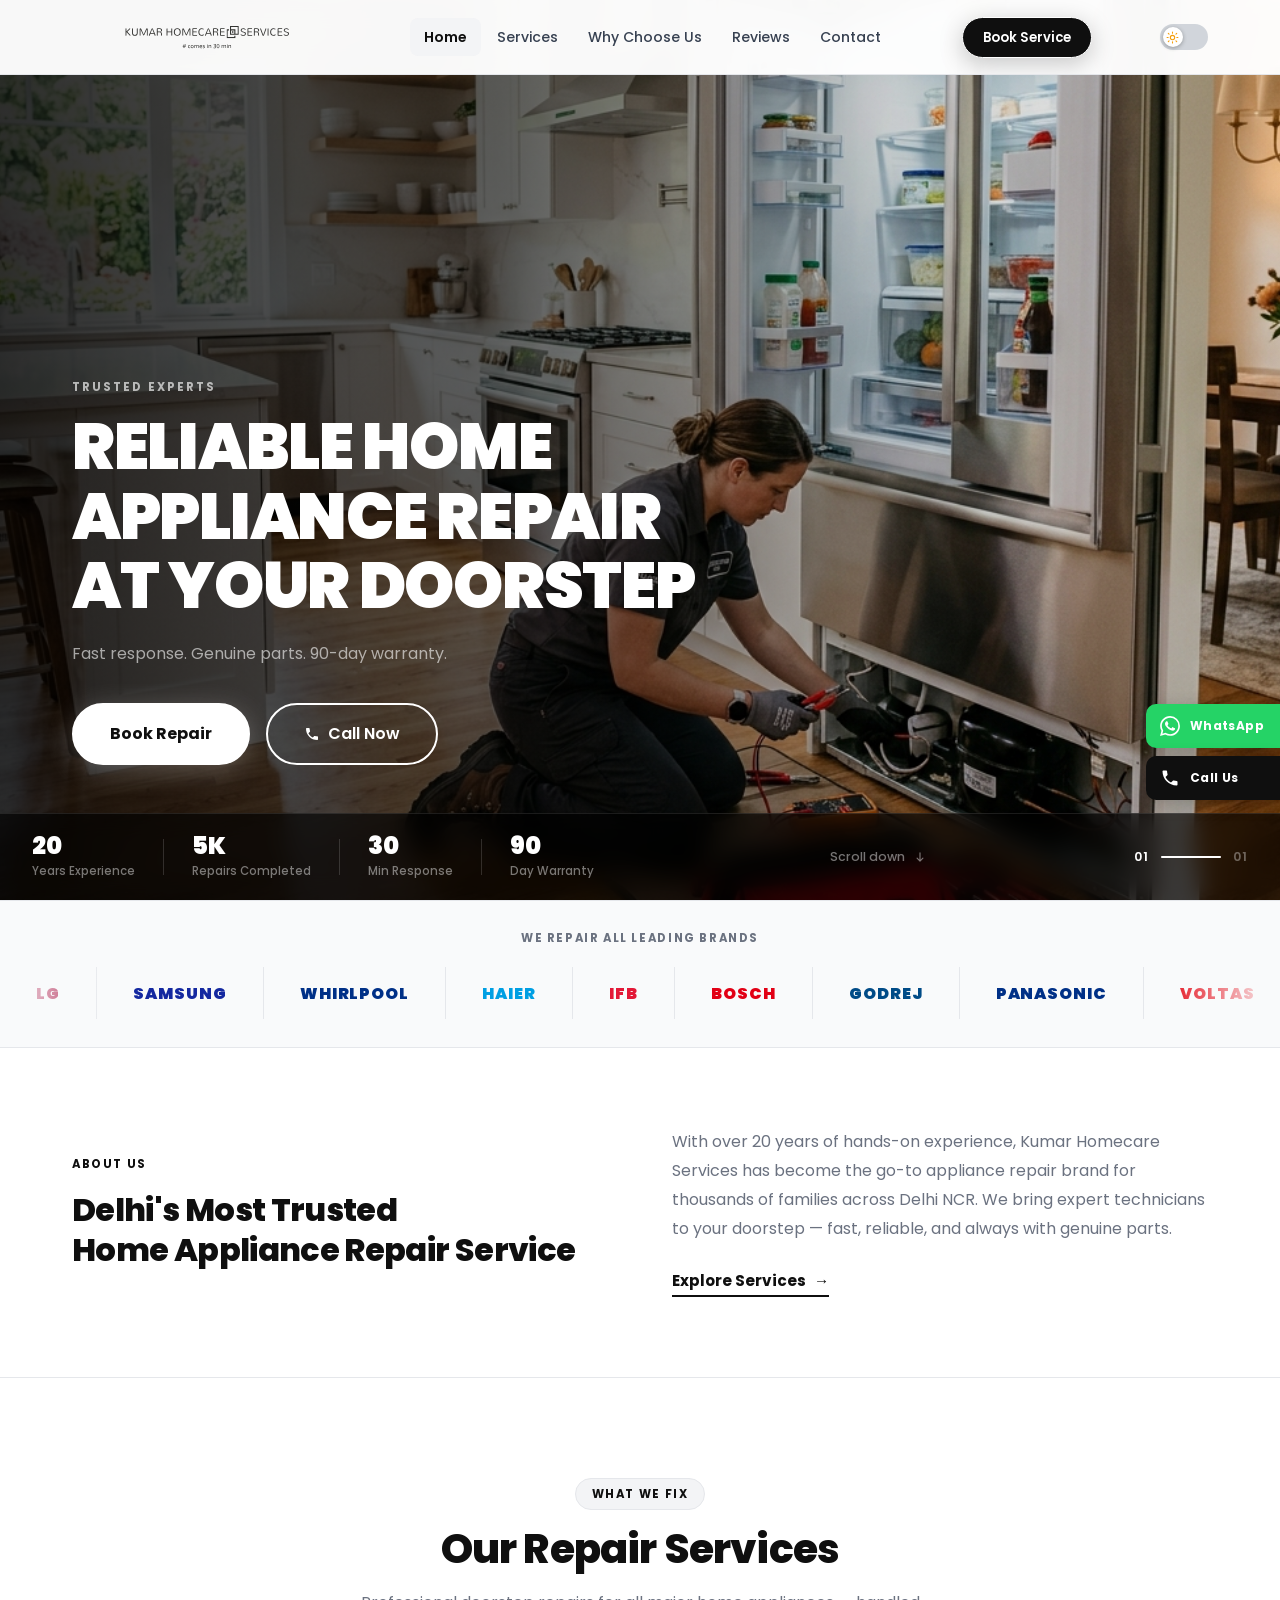
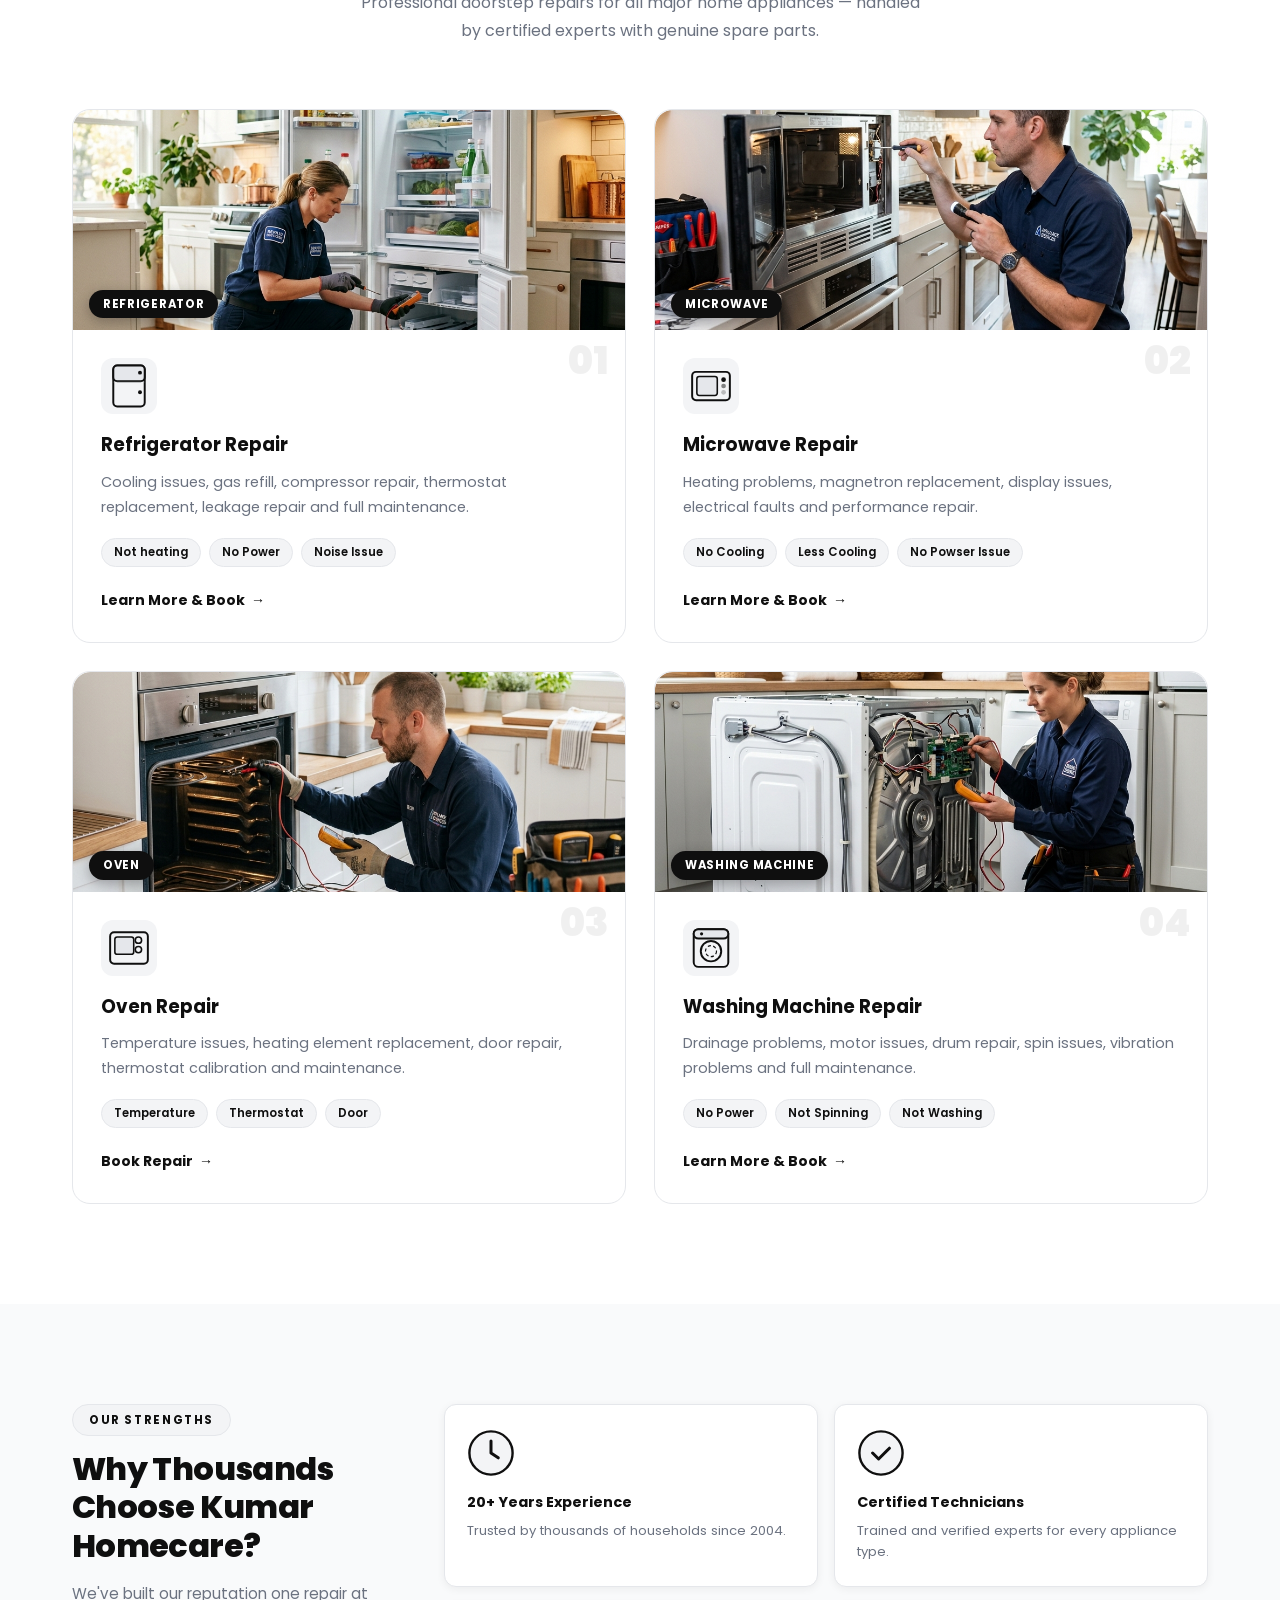
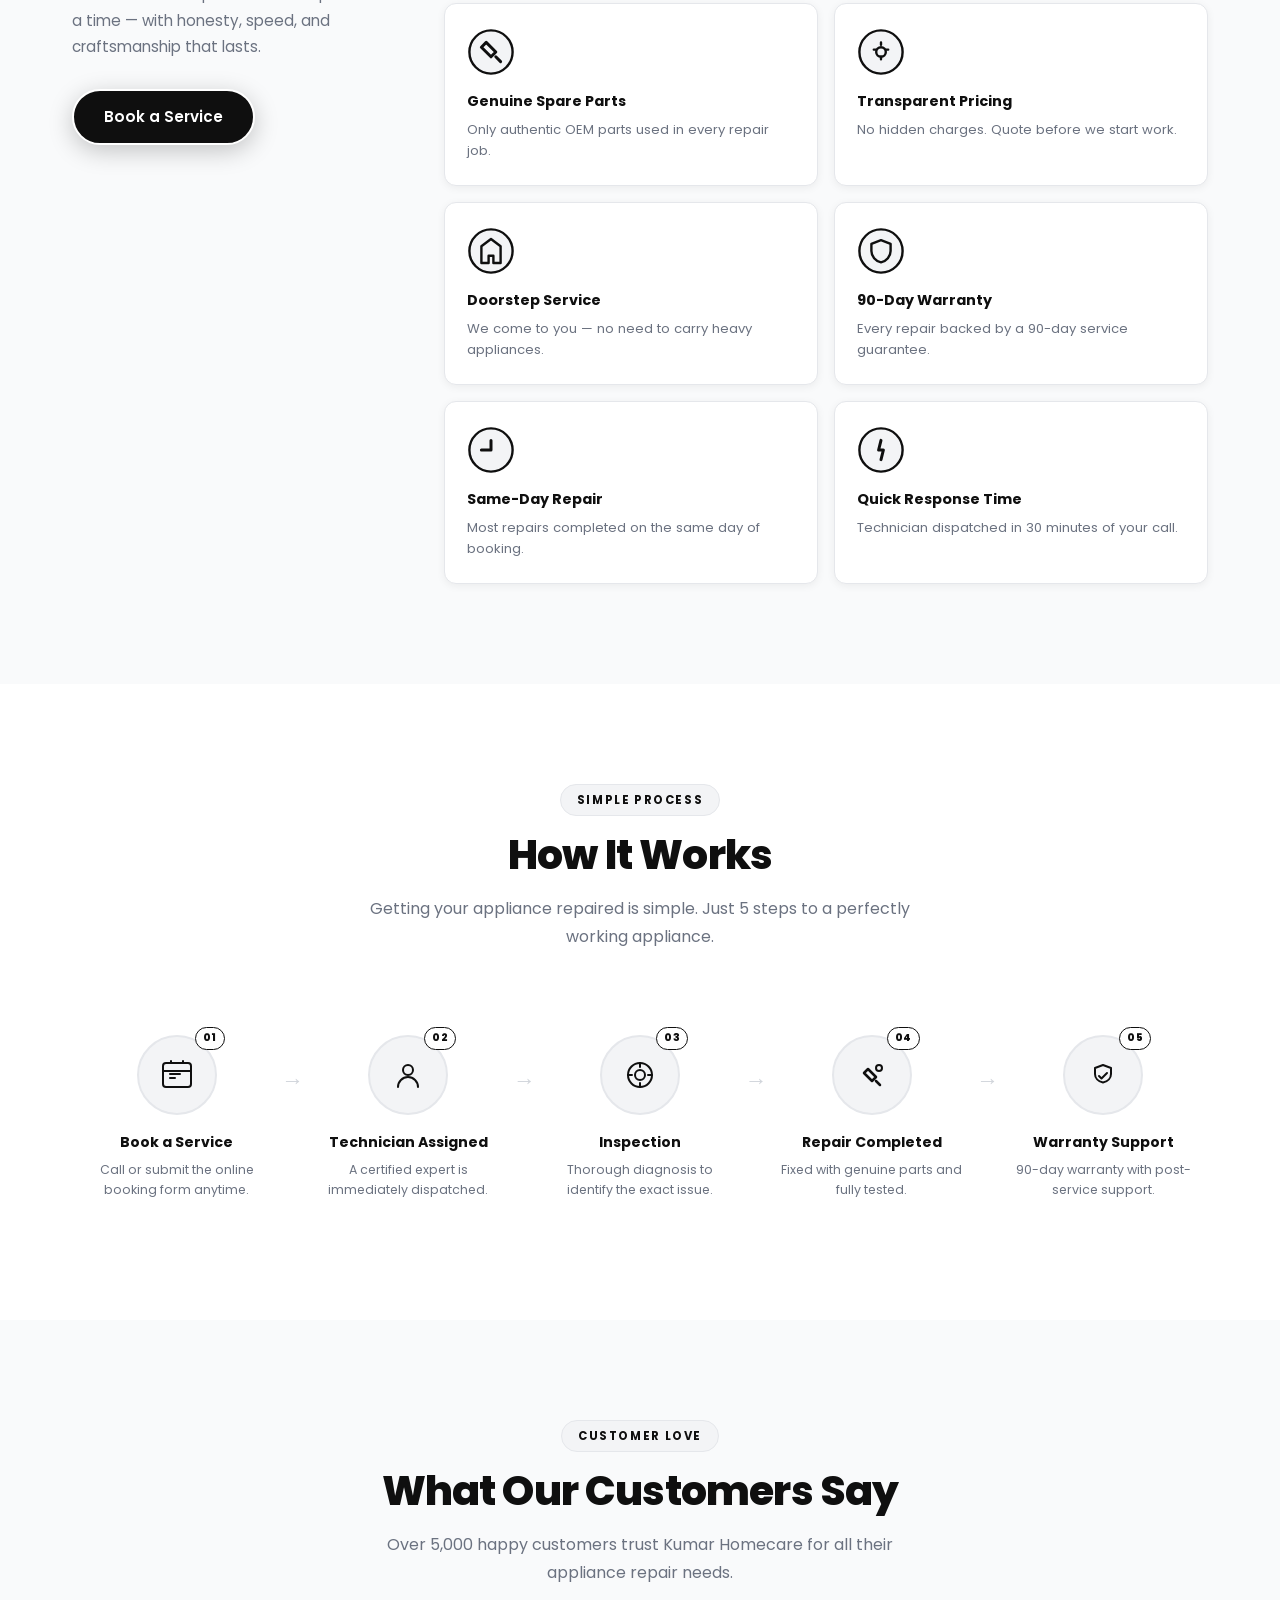
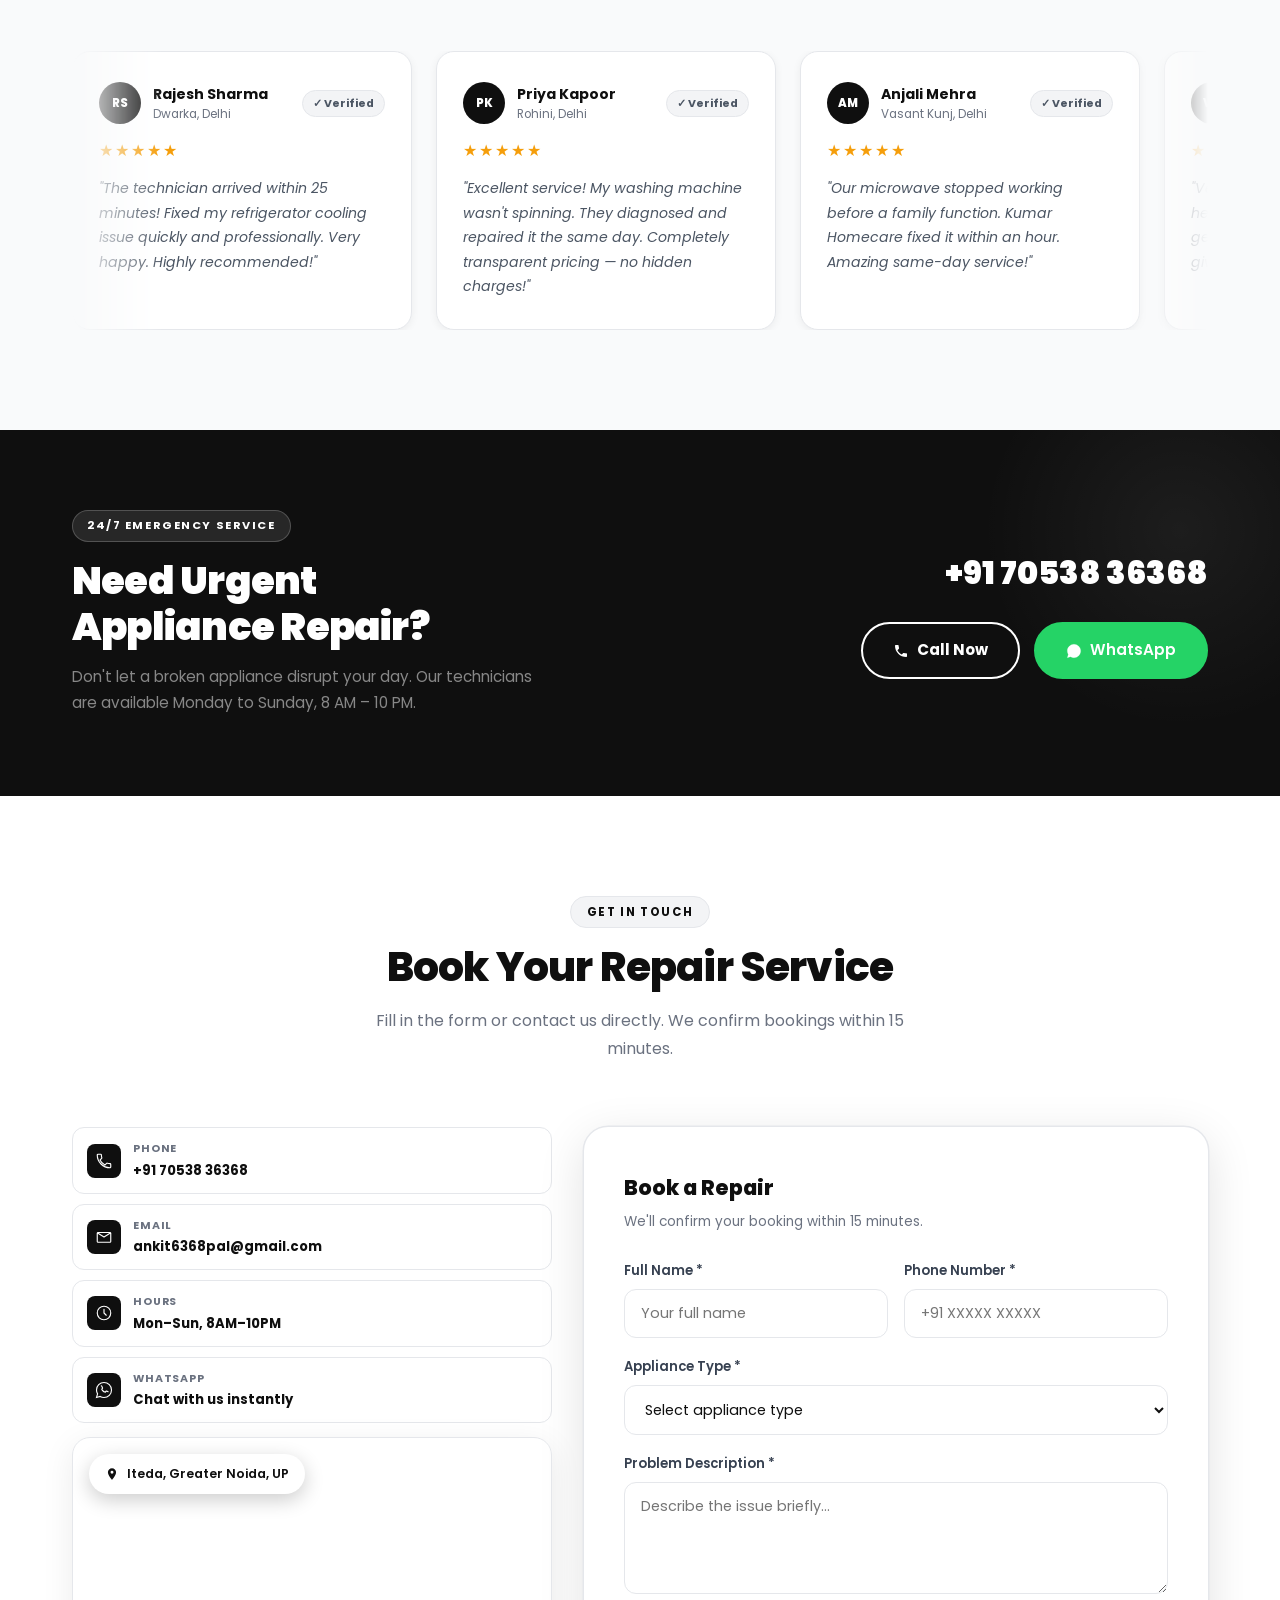
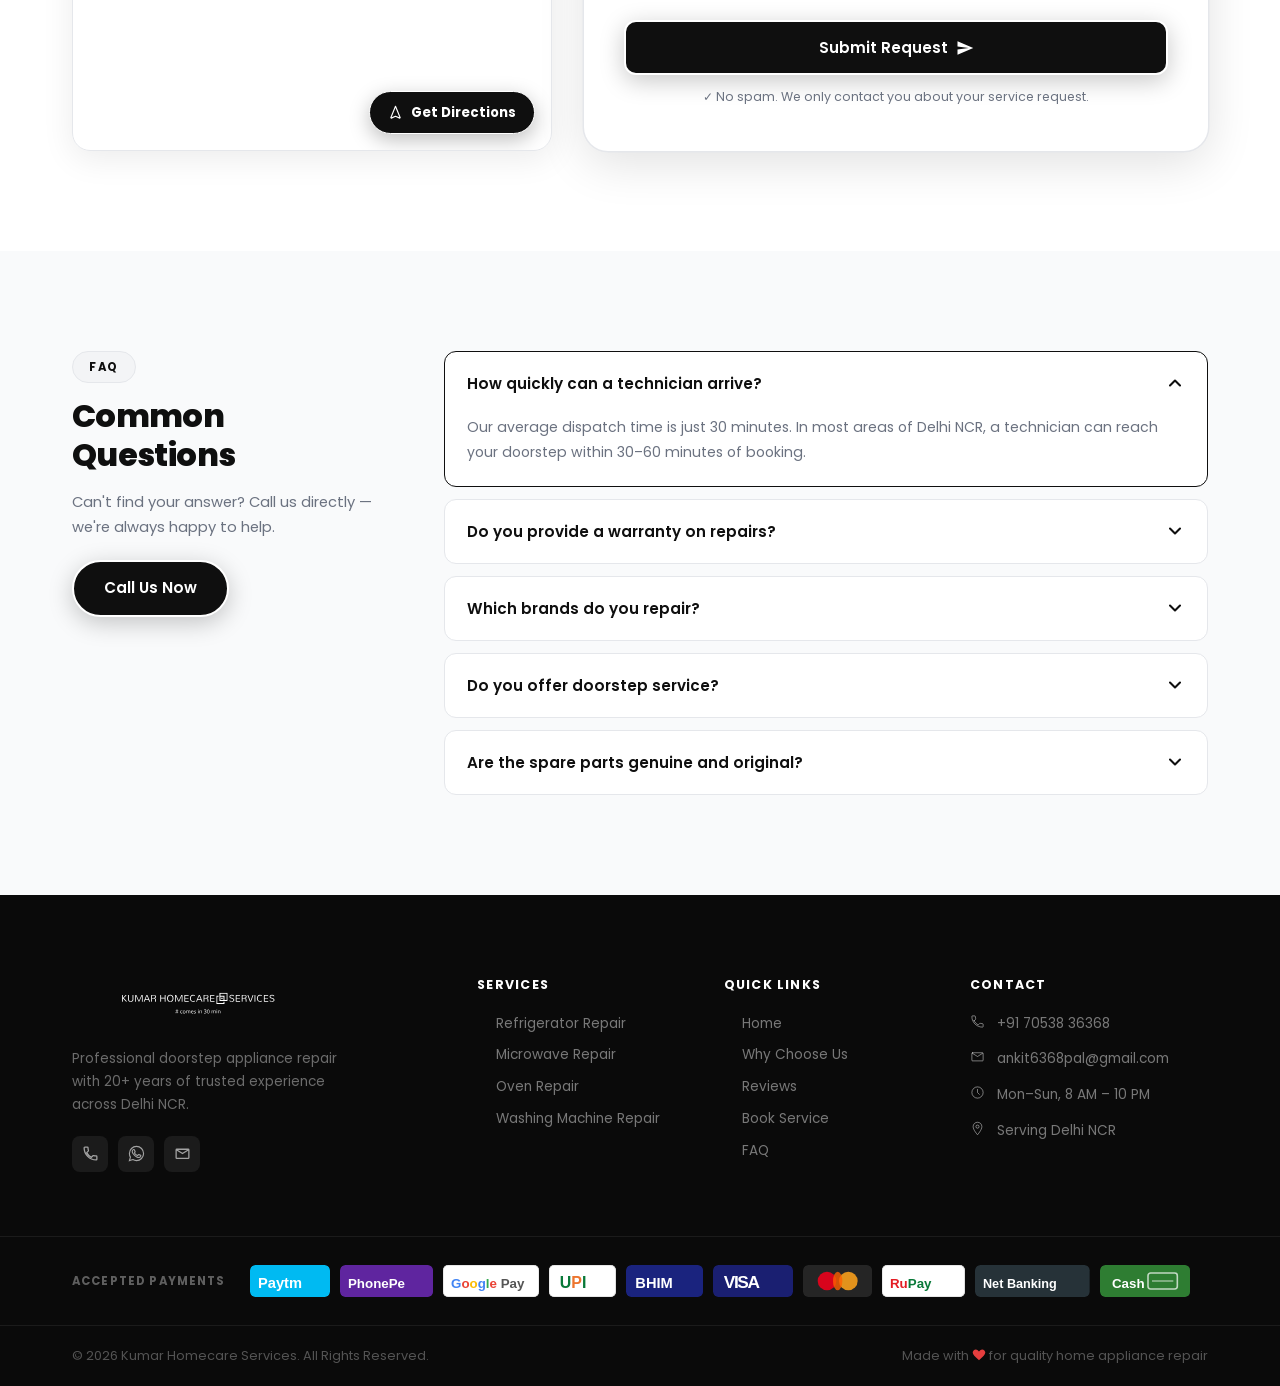
==== commit a534bdff: "added toggle button and fix UI" ====
--- a/index.html
+++ b/index.html
@@ -12,6 +12,7 @@
   <link rel="stylesheet" href="style.css" />
   <!-- <link rel="icon" type="" href="logo.png" /> -->
    <link rel="icon" type="image/x-icon" href="logo.png" />
+  <script>document.documentElement.setAttribute('data-theme', localStorage.getItem('theme') || 'light');</script>
 </head>
 <body>
 
@@ -28,11 +29,13 @@
 
   <!-- FLOATING BUTTONS -->
   <div class="float-btns">
-    <a href="https://wa.me/917053836368" target="_blank" class="float-btn float-wa" aria-label="WhatsApp">
+    <a href="https://wa.me/917053836368?text=Hi%2C%20I%20need%20appliance%20repair%20service.%20Please%20help%20me." target="_blank" class="float-btn float-wa" aria-label="WhatsApp">
       <svg viewBox="0 0 24 24" fill="currentColor"><path d="M17.472 14.382c-.297-.149-1.758-.867-2.03-.967-.273-.099-.471-.148-.67.15-.197.297-.767.966-.94 1.164-.173.199-.347.223-.644.075-.297-.15-1.255-.463-2.39-1.475-.883-.788-1.48-1.761-1.653-2.059-.173-.297-.018-.458.13-.606.134-.133.298-.347.446-.52.149-.174.198-.298.298-.497.099-.198.05-.371-.025-.52-.075-.149-.669-1.612-.916-2.207-.242-.579-.487-.5-.669-.51-.173-.008-.371-.01-.57-.01-.198 0-.52.074-.792.372-.272.297-1.04 1.016-1.04 2.479 0 1.462 1.065 2.875 1.213 3.074.149.198 2.096 3.2 5.077 4.487.709.306 1.262.489 1.694.625.712.227 1.36.195 1.871.118.571-.085 1.758-.719 2.006-1.413.248-.694.248-1.289.173-1.413-.074-.124-.272-.198-.57-.347m-5.421 7.403h-.004a9.87 9.87 0 01-5.031-1.378l-.361-.214-3.741.982.998-3.648-.235-.374a9.86 9.86 0 01-1.51-5.26c.001-5.45 4.436-9.884 9.888-9.884 2.64 0 5.122 1.03 6.988 2.898a9.825 9.825 0 012.893 6.994c-.003 5.45-4.437 9.884-9.885 9.884m8.413-18.297A11.815 11.815 0 0012.05 0C5.495 0 .16 5.335.157 11.892c0 2.096.547 4.142 1.588 5.945L.057 24l6.305-1.654a11.882 11.882 0 005.683 1.448h.005c6.554 0 11.89-5.335 11.893-11.893a11.821 11.821 0 00-3.48-8.413Z"/></svg>
+      <span class="float-btn-label">WhatsApp</span>
     </a>
     <a href="tel:+917053836368" class="float-btn float-call" aria-label="Call Us">
       <svg viewBox="0 0 24 24" fill="currentColor"><path d="M6.62 10.79c1.44 2.83 3.76 5.14 6.59 6.59l2.2-2.2c.27-.27.67-.36 1.02-.24 1.12.37 2.33.57 3.57.57.55 0 1 .45 1 1V20c0 .55-.45 1-1 1-9.39 0-17-7.61-17-17 0-.55.45-1 1-1h3.5c.55 0 1 .45 1 1 0 1.25.2 2.45.57 3.57.11.35.03.74-.25 1.02l-2.2 2.2z"/></svg>
+      <span class="float-btn-label">Call Us</span>
     </a>
   </div>
 
@@ -245,7 +248,7 @@
               <h3 class="service-title">Refrigerator Repair</h3>
               <p class="service-desc">Cooling issues, gas refill, compressor repair, thermostat replacement, leakage repair and full maintenance.</p>
               <div class="service-tags">
-                <span class="tag">Cooling</span><span class="tag">Compressor</span><span class="tag">Gas Refill</span>
+                <span class="tag">Not heating</span><span class="tag">No Power</span><span class="tag">Noise Issue</span>
               </div>
               <span class="service-cta">Learn More &amp; Book <span class="cta-arrow">→</span></span>
             </div>
@@ -271,7 +274,7 @@
               <h3 class="service-title">Microwave Repair</h3>
               <p class="service-desc">Heating problems, magnetron replacement, display issues, electrical faults and performance repair.</p>
               <div class="service-tags">
-                <span class="tag">Heating</span><span class="tag">Magnetron</span><span class="tag">Display</span>
+                <span class="tag">No Cooling</span><span class="tag">Less Cooling</span><span class="tag">No Powser Issue</span>
               </div>
               <span class="service-cta">Learn More &amp; Book <span class="cta-arrow">→</span></span>
             </div>
@@ -322,7 +325,7 @@
               <h3 class="service-title">Washing Machine Repair</h3>
               <p class="service-desc">Drainage problems, motor issues, drum repair, spin issues, vibration problems and full maintenance.</p>
               <div class="service-tags">
-                <span class="tag">Drainage</span><span class="tag">Motor</span><span class="tag">Drum</span>
+                <span class="tag">No Power</span><span class="tag">Not Spinning</span><span class="tag">Not Washing</span>
               </div>
               <span class="service-cta">Learn More &amp; Book <span class="cta-arrow">→</span></span>
             </div>
@@ -433,7 +436,7 @@
               <svg viewBox="0 0 24 24" fill="currentColor" width="16" height="16"><path d="M6.62 10.79c1.44 2.83 3.76 5.14 6.59 6.59l2.2-2.2c.27-.27.67-.36 1.02-.24 1.12.37 2.33.57 3.57.57.55 0 1 .45 1 1V20c0 .55-.45 1-1 1-9.39 0-17-7.61-17-17 0-.55.45-1 1-1h3.5c.55 0 1 .45 1 1 0 1.25.2 2.45.57 3.57.11.35.03.74-.25 1.02l-2.2 2.2z"/></svg>
               Call Now
             </a>
-            <a href="https://wa.me/917053836368" target="_blank" class="btn btn-wa" id="emergencyWaBtn">
+            <a href="https://wa.me/917053836368?text=Hi%2C%20I%20need%20appliance%20repair%20service.%20Please%20help%20me." target="_blank" class="btn btn-wa" id="emergencyWaBtn">
               <svg viewBox="0 0 24 24" fill="currentColor" width="16" height="16"><path d="M17.472 14.382c-.297-.149-1.758-.867-2.03-.967-.273-.099-.471-.148-.67.15-.197.297-.767.966-.94 1.164-.173.199-.347.223-.644.075-.297-.15-1.255-.463-2.39-1.475-.883-.788-1.48-1.761-1.653-2.059-.173-.297-.018-.458.13-.606.134-.133.298-.347.446-.52.149-.174.198-.298.298-.497.099-.198.05-.371-.025-.52-.075-.149-.669-1.612-.916-2.207-.242-.579-.487-.5-.669-.51-.173-.008-.371-.01-.57-.01-.198 0-.52.074-.792.372-.272.297-1.04 1.016-1.04 2.479 0 1.462 1.065 2.875 1.213 3.074.149.198 2.096 3.2 5.077 4.487.709.306 1.262.489 1.694.625.712.227 1.36.195 1.871.118.571-.085 1.758-.719 2.006-1.413.248-.694.248-1.289.173-1.413-.074-.124-.272-.198-.57-.347M12 2C6.477 2 2 6.477 2 12c0 1.89.525 3.66 1.438 5.168L2 22l4.832-1.438A9.96 9.96 0 0012 22c5.523 0 10-4.477 10-10S17.523 2 12 2z" stroke="white" stroke-width="0.3"/></svg>
               WhatsApp
             </a>
@@ -472,7 +475,7 @@
               </div>
               <div class="info-card-sm" id="contact-whatsapp">
                 <div class="info-icon-wrap-sm"><svg viewBox="0 0 24 24" fill="none" width="18" height="18"><path d="M17.472 14.382c-.297-.149-1.758-.867-2.03-.967-.273-.099-.471-.148-.67.15-.197.297-.767.966-.94 1.164-.173.199-.347.223-.644.075-.297-.15-1.255-.463-2.39-1.475-.883-.788-1.48-1.761-1.653-2.059-.173-.297-.018-.458.13-.606.134-.133.298-.347.446-.52.149-.174.198-.298.298-.497.099-.198.05-.371-.025-.52-.075-.149-.669-1.612-.916-2.207-.242-.579-.487-.5-.669-.51M12 2C6.477 2 2 6.477 2 12c0 1.89.525 3.66 1.438 5.168L2 22l4.832-1.438A9.96 9.96 0 0012 22c5.523 0 10-4.477 10-10S17.523 2 12 2z" stroke="currentColor" stroke-width="1.5" stroke-linecap="round"/></svg></div>
-                <div class="info-body"><div class="info-label">WhatsApp</div><a href="https://wa.me/917053836368" class="info-value">Chat with us instantly</a></div>
+                <div class="info-body"><div class="info-label">WhatsApp</div><a href="https://wa.me/917053836368?text=Hi%2C%20I%20need%20appliance%20repair%20service.%20Please%20help%20me." class="info-value">Chat with us instantly</a></div>
               </div>
             </div>
 
@@ -555,7 +558,7 @@
             <svg viewBox="0 0 24 24" fill="none" width="17" height="17"><path d="M6.62 10.79c1.44 2.83 3.76 5.14 6.59 6.59l2.2-2.2c.27-.27.67-.36 1.02-.24 1.12.37 2.33.57 3.57.57.55 0 1 .45 1 1V20c0 .55-.45 1-1 1-9.39 0-17-7.61-17-17 0-.55.45-1 1-1h3.5c.55 0 1 .45 1 1 0 1.25.2 2.45.57 3.57.11.35.03.74-.25 1.02l-2.2 2.2z" stroke="currentColor" stroke-width="1.8" stroke-linecap="round" stroke-linejoin="round"/></svg>
           </a>
           <!-- WhatsApp -->
-          <a href="https://wa.me/917053836368" target="_blank" class="social-btn" aria-label="WhatsApp">
+          <a href="https://wa.me/917053836368?text=Hi%2C%20I%20need%20appliance%20repair%20service.%20Please%20help%20me." target="_blank" class="social-btn" aria-label="WhatsApp">
             <svg viewBox="0 0 24 24" fill="none" width="17" height="17"><path d="M17.472 14.382c-.297-.149-1.758-.867-2.03-.967-.273-.099-.471-.148-.67.15-.197.297-.767.966-.94 1.164-.173.199-.347.223-.644.075-.297-.15-1.255-.463-2.39-1.475-.883-.788-1.48-1.761-1.653-2.059-.173-.297-.018-.458.13-.606.134-.133.298-.347.446-.52.149-.174.198-.298.298-.497.099-.198.05-.371-.025-.52-.075-.149-.669-1.612-.916-2.207-.242-.579-.487-.5-.669-.51-.173-.008-.371-.01-.57-.01-.198 0-.52.074-.792.372-.272.297-1.04 1.016-1.04 2.479 0 1.462 1.065 2.875 1.213 3.074.149.198 2.096 3.2 5.077 4.487.709.306 1.262.489 1.694.625.712.227 1.36.195 1.871.118.571-.085 1.758-.719 2.006-1.413.248-.694.248-1.289.173-1.413-.074-.124-.272-.198-.57-.347M12 2C6.477 2 2 6.477 2 12c0 1.89.525 3.66 1.438 5.168L2 22l4.832-1.438A9.96 9.96 0 0012 22c5.523 0 10-4.477 10-10S17.523 2 12 2z" stroke="currentColor" stroke-width="1.6" stroke-linecap="round"/></svg>
           </a>
           <!-- Email -->
--- a/style.css
+++ b/style.css
@@ -177,6 +177,46 @@
 [data-theme="dark"] .icon-sun  { display: none; }
 [data-theme="dark"] .icon-moon { display: block; }
 
+/* ── Mobile toggle: bigger & more interactive ── */
+@media (max-width: 768px) {
+  #themeToggle {
+    padding: 4px;
+    border-radius: 50px;
+    transition: transform 0.15s ease, background 0.2s ease;
+    -webkit-tap-highlight-color: transparent;
+  }
+  #themeToggle:active {
+    transform: scale(0.88);
+    background: rgba(0,0,0,0.06);
+  }
+  [data-theme="dark"] #themeToggle:active {
+    background: rgba(255,255,255,0.08);
+  }
+  #themeToggle .theme-toggle-track {
+    width: 42px;
+    height: 22px;
+    padding: 2px;
+    box-shadow: 0 0 0 2px rgba(0,0,0,0.08);
+    transition: background 0.3s ease, box-shadow 0.3s ease;
+  }
+  [data-theme="dark"] #themeToggle .theme-toggle-track {
+    background: #4f6ef7;
+    box-shadow: 0 0 0 2px rgba(79,110,247,0.35), 0 0 10px rgba(79,110,247,0.25);
+  }
+  #themeToggle .theme-toggle-thumb {
+    width: 18px;
+    height: 18px;
+    box-shadow: 0 2px 6px rgba(0,0,0,0.25);
+    transition: transform 0.4s cubic-bezier(.34,1.8,.64,1), background 0.3s ease;
+  }
+  [data-theme="dark"] #themeToggle .theme-toggle-thumb {
+    transform: translateX(20px);
+    background: #ffffff;
+  }
+  #themeToggle .icon-sun  { width: 11px; height: 11px; color: #f59e0b; }
+  #themeToggle .icon-moon { width: 11px; height: 11px; color: #ffffff; }
+}
+
 html   { scroll-behavior: smooth; scroll-padding-top: 76px; overflow-x: hidden; }
 body   { font-family: var(--font); background: var(--bg); color: var(--text); line-height: 1.6; overflow-x: hidden; -webkit-font-smoothing: antialiased; max-width: 100vw; }
 img    { display: block; max-width: 100%; }
@@ -389,20 +429,37 @@
 .btn-full { width: 100%; justify-content: center; border-radius: var(--radius); }
 
 /* ─── FLOATING BUTTONS ─── */
-.float-btns  { position: fixed; right: 24px; bottom: 28px; display: flex; flex-direction: column; gap: 12px; z-index: 9999; }
-.float-btn   {
-  width: 52px; height: 52px; border-radius: 50%;
-  display: flex; align-items: center; justify-content: center;
+.float-btns {
+  position: fixed;
+  right: 0;
+  bottom: 100px;
+  display: flex;
+  flex-direction: column;
+  gap: 8px;
+  z-index: 9999;
+}
+.float-btn {
+  display: flex;
+  align-items: center;
+  gap: 10px;
+  padding: 12px 16px 12px 14px;
+  border-radius: 10px 0 0 10px;
   text-decoration: none;
-  box-shadow: 0 6px 24px rgba(0,0,0,0.22);
-  transition: transform 0.2s, box-shadow 0.2s;
-}
-.float-btn svg { width: 24px; height: 24px; }
-.float-btn:hover { transform: scale(1.1) translateY(-2px); box-shadow: 0 10px 32px rgba(0,0,0,0.3); }
+  font-size: 0.78rem;
+  font-weight: 700;
+  letter-spacing: 0.03em;
+  box-shadow: -4px 4px 18px rgba(0,0,0,0.2);
+  transition: transform 0.25s ease, box-shadow 0.25s ease;
+  transform: translateX(0);
+  white-space: nowrap;
+}
+.float-btn:hover { transform: translateX(-6px); box-shadow: -6px 6px 24px rgba(0,0,0,0.3); }
+.float-btn svg { width: 20px; height: 20px; flex-shrink: 0; }
+.float-btn-label { font-size: 0.75rem; font-weight: 700; }
 
 /* Call btn: black on white site */
-.float-call { background: var(--black); color: var(--white); }
-.float-wa   { background: #25D366;      color: var(--white); }
+.float-call { background: #0f0f0f; color: #ffffff; }
+.float-wa   { background: #25D366; color: #ffffff; }
 
 /* ══════════════════════════════════════
    NAVBAR
@@ -498,12 +555,7 @@
 }
 .mobile-link:hover { color: var(--black); background: var(--grey-100); }
 .mobile-cta { margin-top: 8px; text-align: center; }
-.mobile-theme-row {
-  display: flex; align-items: center; justify-content: space-between;
-  margin-top: 12px; padding: 12px 16px;
-  border-top: 1px solid var(--grey-200);
-}
-.mobile-theme-label { font-size: 0.88rem; font-weight: 600; color: var(--grey-600); }
+.mobile-theme-row { display: none; }
 
 /* ══════════════════════════════════════
    HERO — CINEMATIC (dark bg → white accents)
@@ -733,6 +785,12 @@
   letter-spacing: 0.06em; text-transform: uppercase;
   padding: 5px 14px; border-radius: 50px;
   box-shadow: 0 4px 14px rgba(0,0,0,0.3);
+}
+[data-theme="dark"] .service-img-badge {
+  background: #000000 !important;
+  color: #ffffff !important;
+  border: 1.5px solid #ffffff !important;
+  box-shadow: 0 4px 14px rgba(0,0,0,0.5) !important;
 }
 
 /* Body below image */
@@ -1405,9 +1463,12 @@
   /* ── Navbar ── */
   .nav-links, .nav-cta { display: none; }
   .hamburger { display: flex; }
-  .nav-inner { padding: 0 14px; }
+  .nav-inner { padding: 0 2px; justify-content: space-between; }
   .logo-img { height: 54px; }
-  #themeToggle { display: none; }
+  /* Toggle visible on mobile, placed LEFT of logo */
+  #themeToggle { display: flex; order: -1; }
+  .logo        { order: 0; margin: 0 auto; }
+  .hamburger   { order: 1; padding: 6px 10px 6px 6px; }
 
   /* ── Hero ── */
   .hero { min-height: 560px; max-height: 700px; }
@@ -1570,9 +1631,10 @@
   .payments-row { gap: 8px; flex-wrap: wrap; }
 
   /* ── Floating buttons ── */
-  .float-btns { right: 14px; bottom: 20px; gap: 10px; }
-  .float-btn  { width: 46px; height: 46px; }
-  .float-btn svg { width: 20px; height: 20px; }
+  .float-btns { bottom: 80px; gap: 8px; }
+  .float-btn  { padding: 12px 12px; justify-content: center; }
+  .float-btn svg { width: 22px; height: 22px; }
+  .float-btn-label { display: none; }
 
   /* ── Toast ── */
   .toast { font-size: 0.82rem; padding: 12px 20px; white-space: normal; text-align: center; max-width: 90vw; }
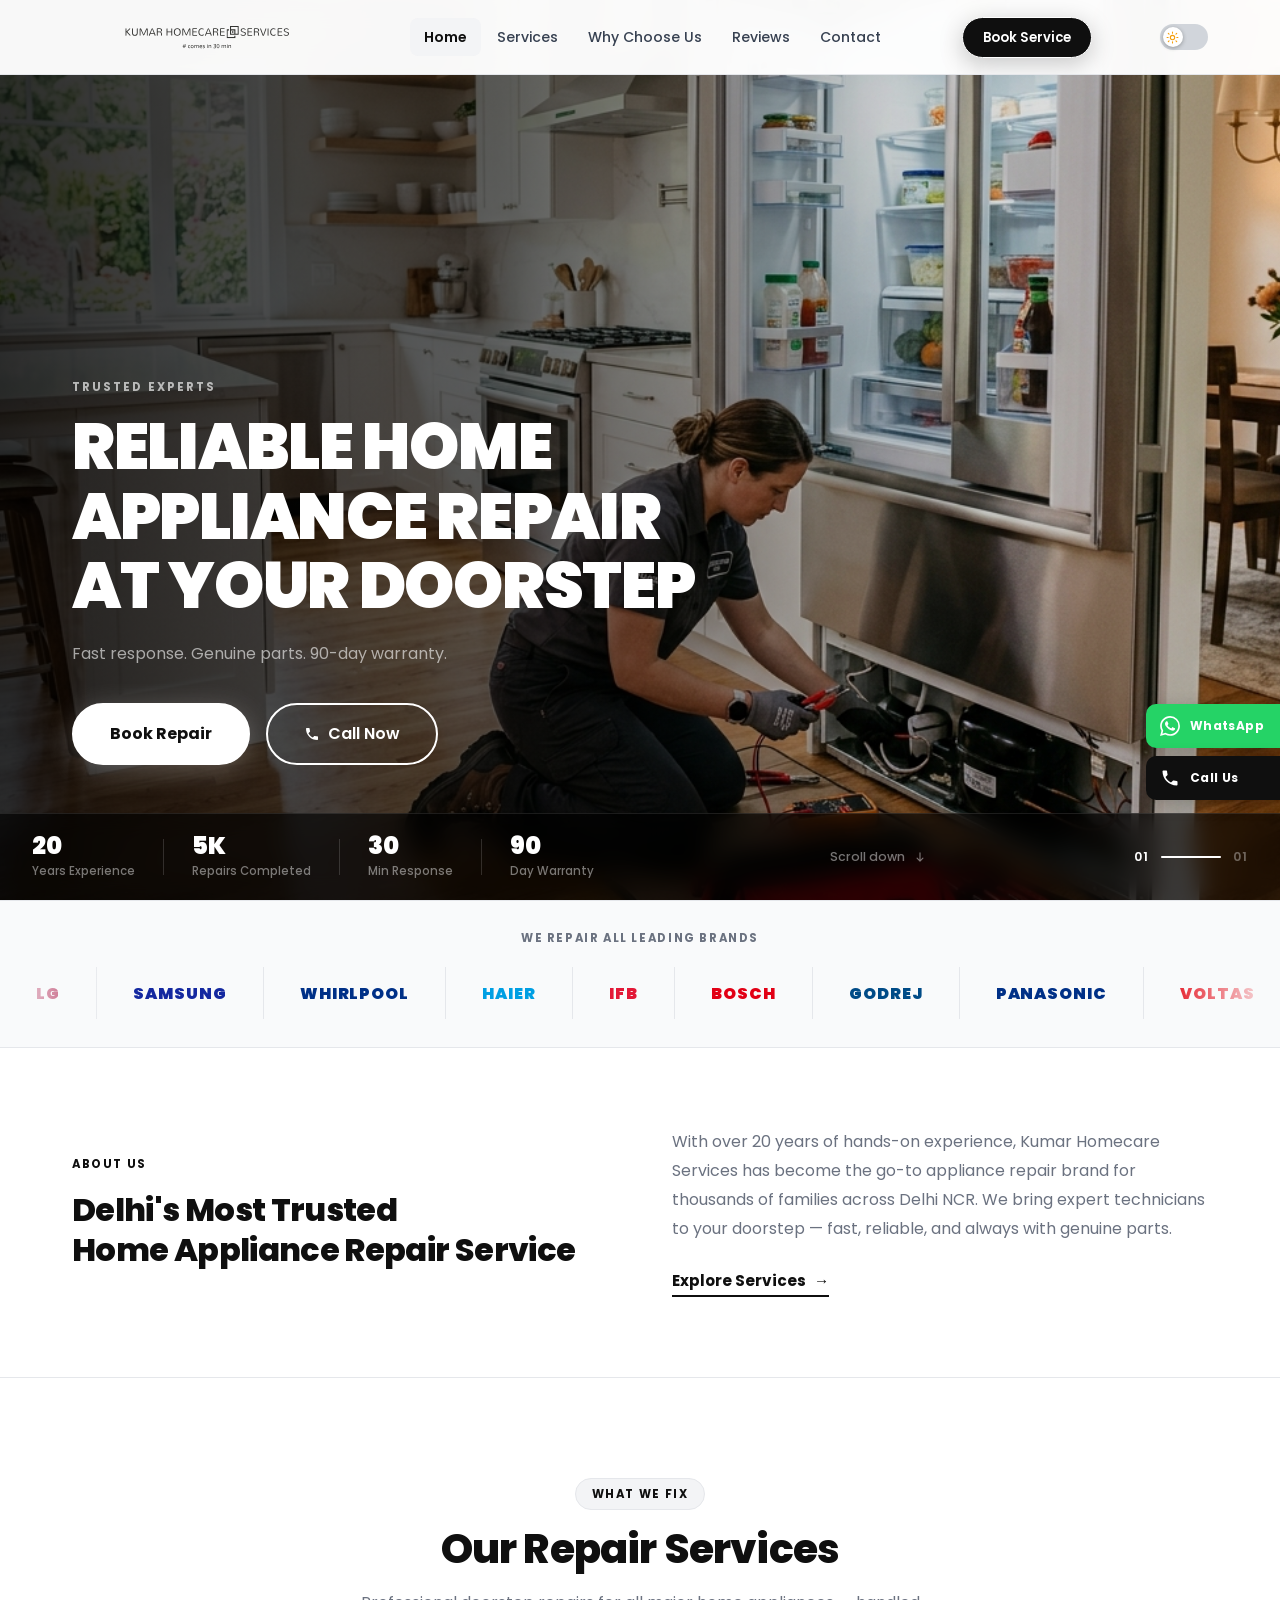
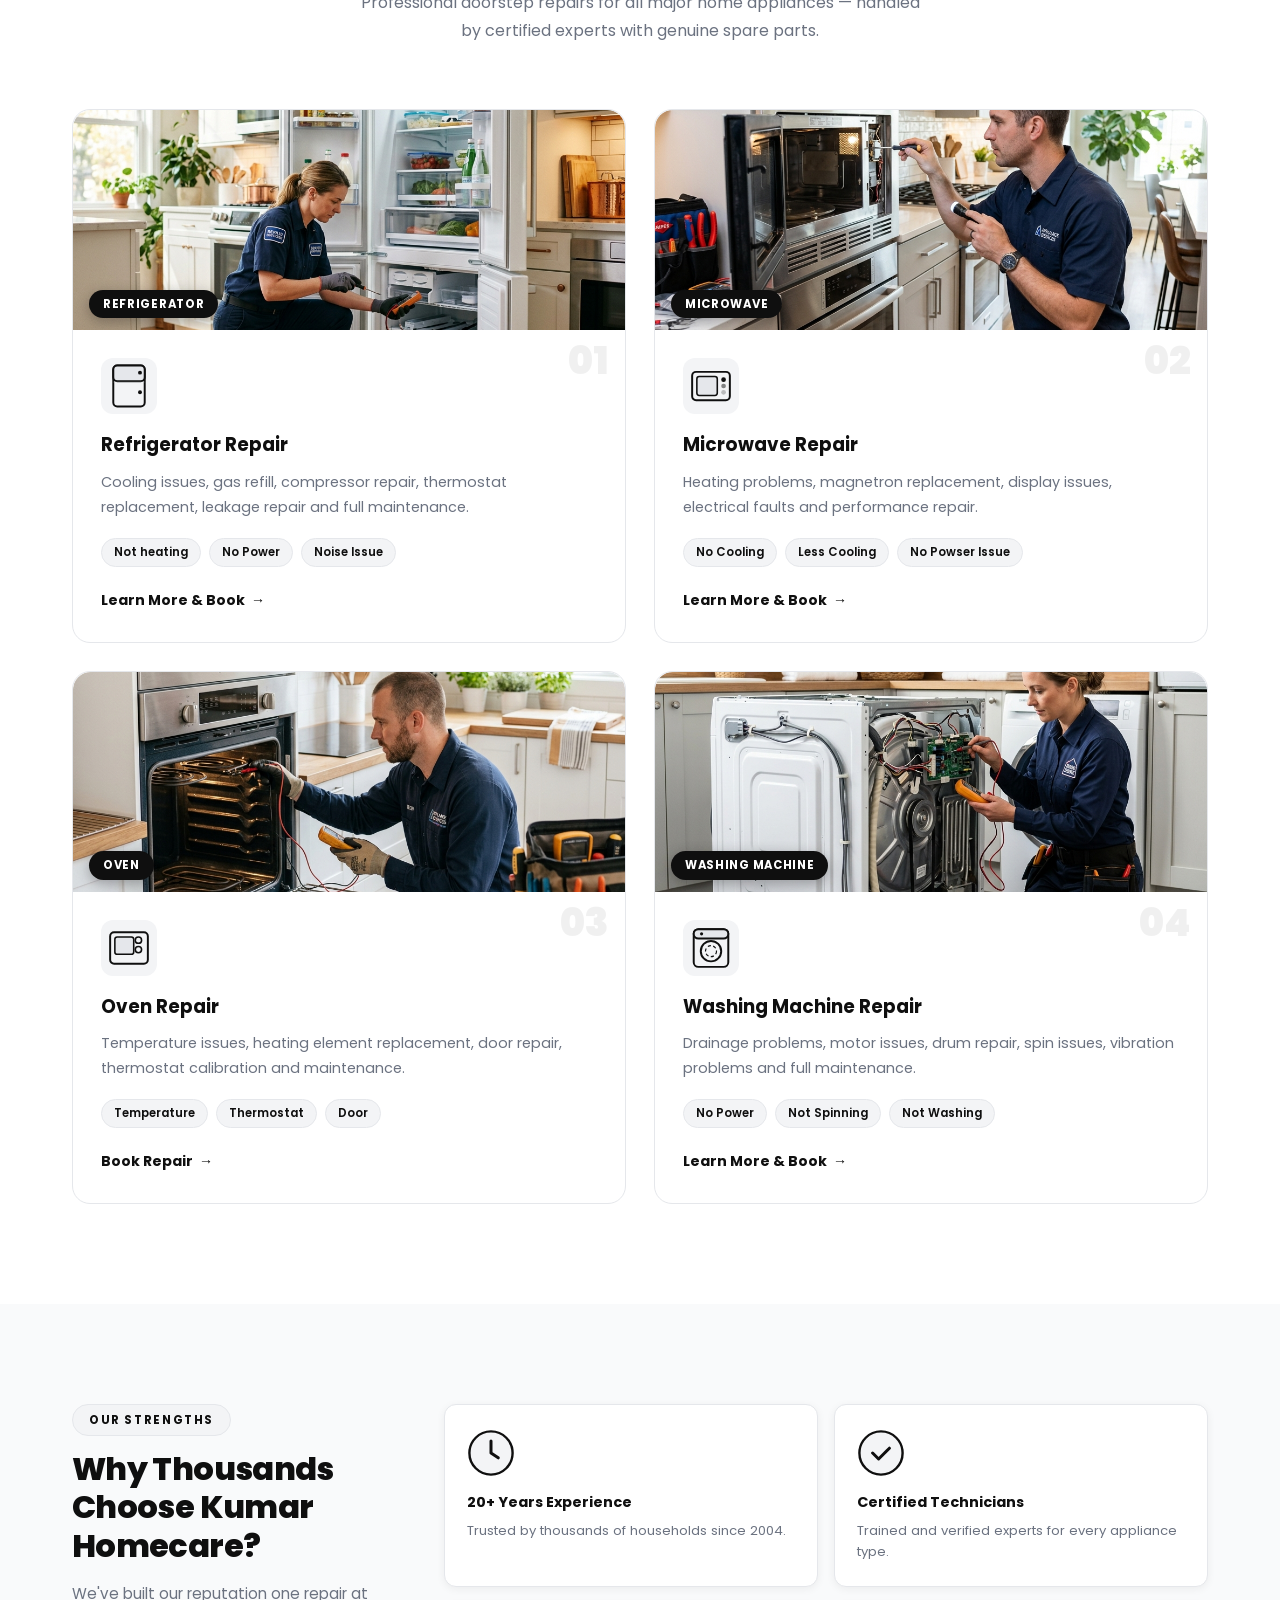
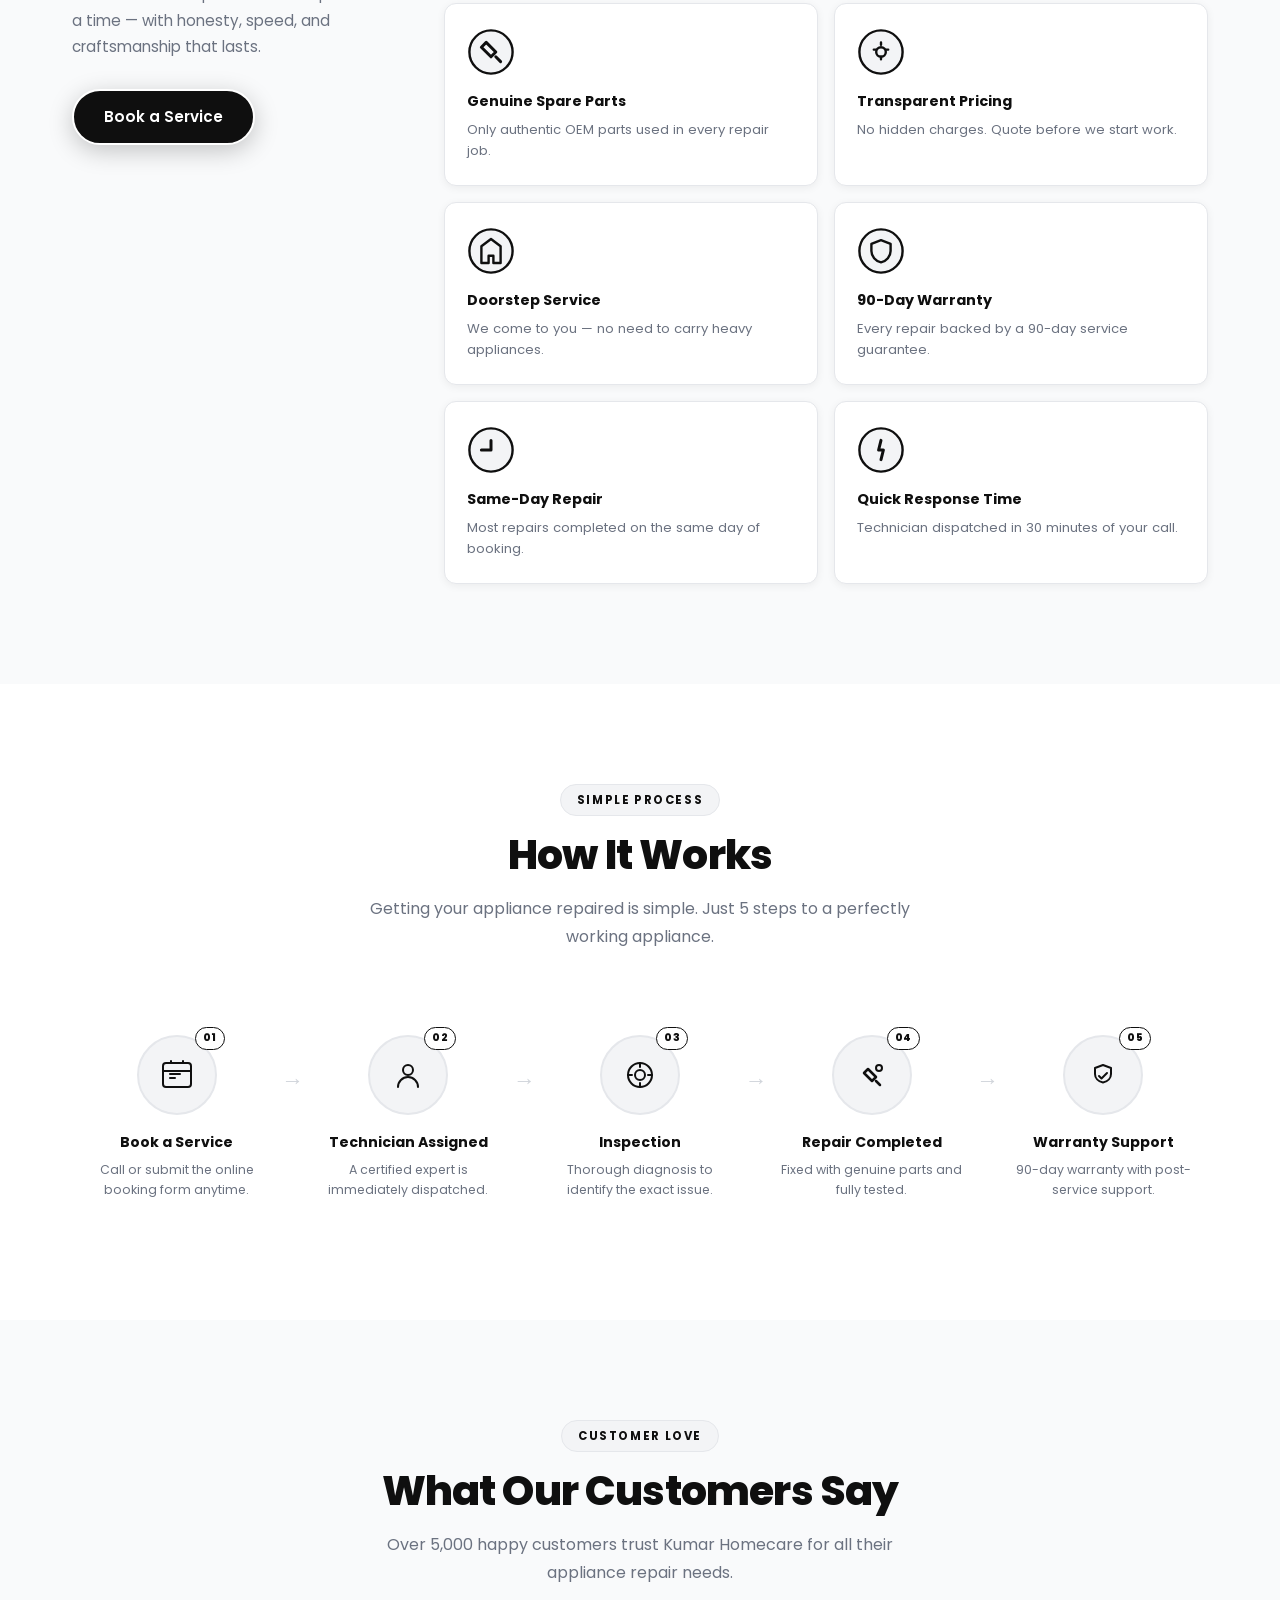
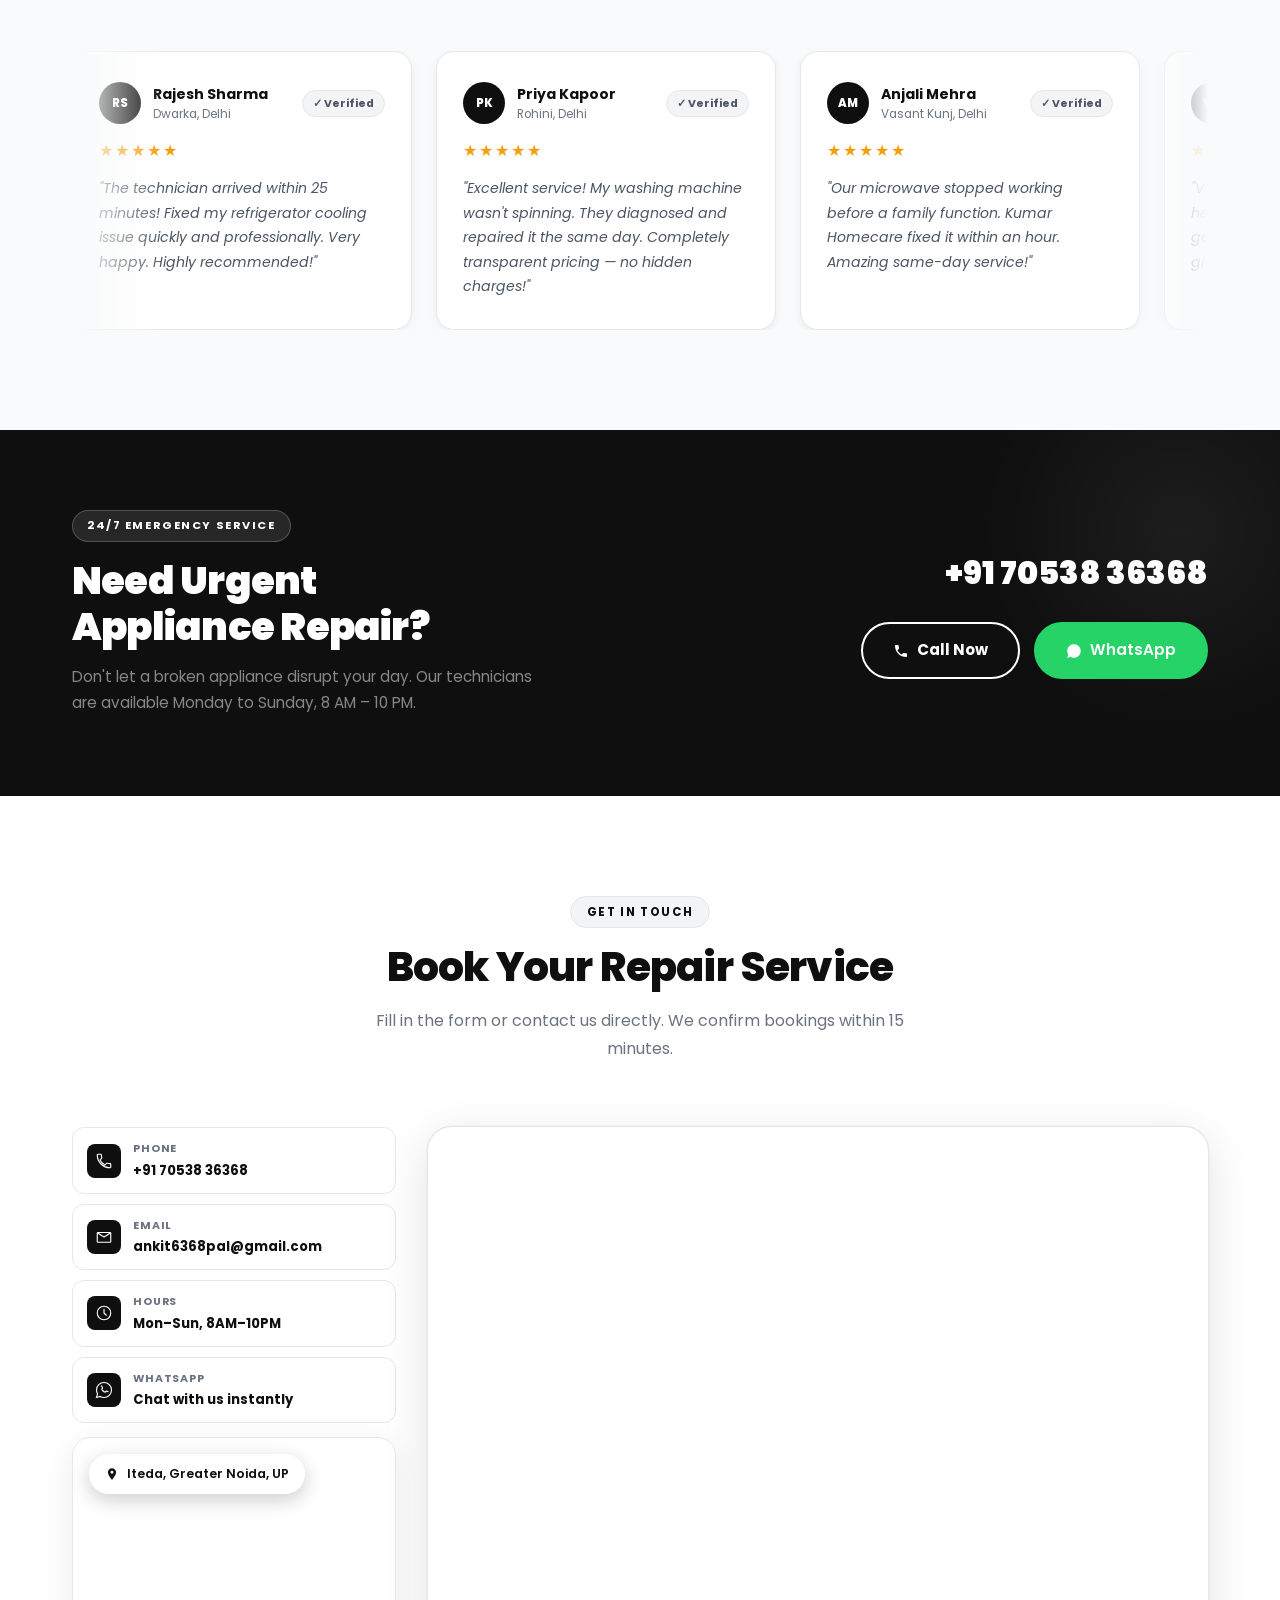
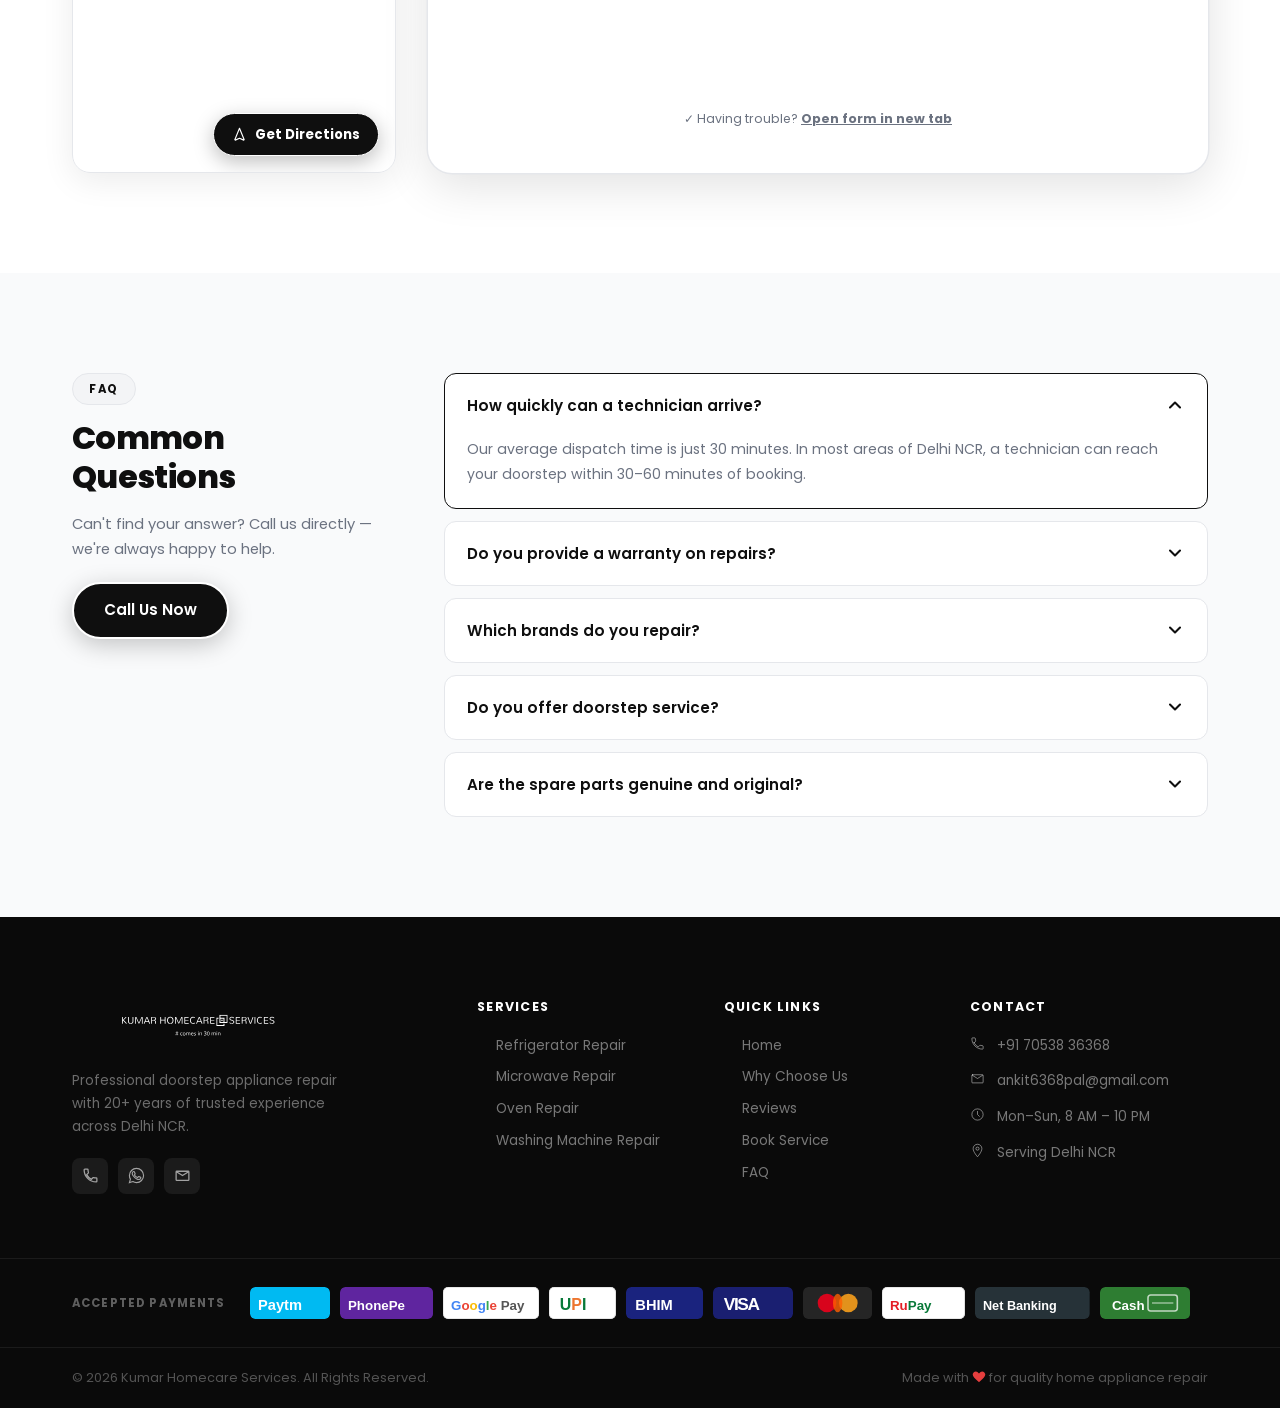
==== commit f6151ed3: "google form integrate" ====
--- a/index.html
+++ b/index.html
@@ -5,7 +5,19 @@
   <meta name="viewport" content="width=device-width, initial-scale=1.0" />
   <title>Kumar Homecare Services – Expert Appliance Repair at Your Doorstep</title>
   <meta name="description" content="Kumar Homecare Services offers professional doorstep repair for refrigerators, microwaves, ovens, and washing machines. 20+ years of experience, genuine parts, 90-day warranty." />
-  <meta name="keywords" content="appliance repair, refrigerator repair, washing machine repair, microwave repair, oven repair, doorstep service, Kumar Homecare Delhi" />
+  <meta name="keywords" content="appliance repair, refrigerator repair, washing machine repair, microwave repair, oven repair, doorstep service, Kumar Homecare` Delhi" />
+  <meta name="keywords" content="fridge repair, refrigerator repair, compressor repair, gas refill, fridge repair near me, fridge repair Noida, fridge repair Ghaziabad">
+  
+  <!-- Google tag (gtag.js) -->
+<script async src="https://www.googletagmanager.com/gtag/js?id=G-RBWQCLLZML"></script>
+<script>
+  window.dataLayer = window.dataLayer || [];
+  function gtag(){dataLayer.push(arguments);}
+  gtag('js', new Date());
+
+  gtag('config', 'G-RBWQCLLZML');
+</script>
+
   <link rel="preconnect" href="https://fonts.googleapis.com" />
   <link rel="preconnect" href="https://fonts.gstatic.com" crossorigin />
   <link href="https://fonts.googleapis.com/css2?family=Poppins:ital,wght@0,300;0,400;0,500;0,600;0,700;0,800;0,900;1,400&display=swap" rel="stylesheet" />
@@ -13,6 +25,7 @@
   <!-- <link rel="icon" type="" href="logo.png" /> -->
    <link rel="icon" type="image/x-icon" href="logo.png" />
   <script>document.documentElement.setAttribute('data-theme', localStorage.getItem('theme') || 'light');</script>
+
 </head>
 <body>
 
@@ -497,20 +510,17 @@
             </div>
           </div>
 
-          <!-- RIGHT: Booking Form -->
+          <!-- RIGHT: Google Form -->
           <div class="contact-form-wrap reveal">
-            <form class="booking-form" id="bookingForm" novalidate>
-              <h3 class="form-title">Book a Repair</h3>
-              <p class="form-subtitle">We'll confirm your booking within 15 minutes.</p>
-              <div class="form-row">
-                <div class="form-group"><label for="fullName">Full Name *</label><input type="text" id="fullName" name="fullName" placeholder="Your full name" required autocomplete="name"/></div>
-                <div class="form-group"><label for="phone">Phone Number *</label><input type="tel" id="phone" name="phone" placeholder="+91 XXXXX XXXXX" required autocomplete="tel"/></div>
-              </div>
-              <div class="form-group"><label for="appliance">Appliance Type *</label><select id="appliance" name="appliance" required><option value="" disabled selected>Select appliance type</option><option value="refrigerator">Refrigerator</option><option value="microwave">Microwave</option><option value="oven">Oven</option><option value="washing-machine">Washing Machine</option><option value="other">Other</option></select></div>
-              <div class="form-group"><label for="problem">Problem Description *</label><textarea id="problem" name="problem" placeholder="Describe the issue briefly..." rows="4" required></textarea></div>
-              <button type="submit" class="btn btn-primary btn-full" id="submitBtn">Submit Request <svg viewBox="0 0 24 24" fill="currentColor" width="18" height="18"><path d="M2.01 21L23 12 2.01 3 2 10l15 2-15 2z"/></svg></button>
-              <p class="form-note">✓ No spam. We only contact you about your service request.</p>
-            </form>
+            <!-- <h3 class="form-title">Book a Repair</h3>
+            <p class="form-subtitle">Fill the form below — we confirm your booking within 15 minutes.</p> -->
+            <div class="google-form-wrap">
+             <iframe src="https://docs.google.com/forms/d/e/1FAIpQLSdNRHfoa2MwAm_p8ruG6n6t2q8W7UjSroHhxxe_vT4FUvD-HA/viewform?embedded=true" width="700" height="520" frameborder="0" marginheight="0" marginwidth="0">Loading…</iframe>
+            </div>
+            <p class="form-note" style="margin-top:10px;">
+              ✓ Having trouble? 
+              <a href="https://forms.gle/5fJTAj24yp8CdrHZA" target="_blank" style="color:inherit;font-weight:700;text-decoration:underline;">Open form in new tab</a>
+            </p>
           </div>
 
         </div>
--- a/style.css
+++ b/style.css
@@ -1463,12 +1463,17 @@
   /* ── Navbar ── */
   .nav-links, .nav-cta { display: none; }
   .hamburger { display: flex; }
-  .nav-inner { padding: 0 2px; justify-content: space-between; }
-  .logo-img { height: 54px; }
-  /* Toggle visible on mobile, placed LEFT of logo */
-  #themeToggle { display: flex; order: -1; }
-  .logo        { order: 0; margin: 0 auto; }
-  .hamburger   { order: 1; padding: 6px 10px 6px 6px; }
+  .nav-inner {
+    padding: 0 8px;
+    justify-content: space-between;
+    align-items: center;
+    gap: 0;
+  }
+  .logo-img { height: 48px; }
+  /* Toggle LEFT · Logo CENTER · Hamburger RIGHT */
+  #themeToggle { display: flex; order: -1; flex-shrink: 0; margin: 0; padding: 6px; }
+  .logo        { order: 0; flex: 1; display: flex; justify-content: center; margin: 0; }
+  .hamburger   { order: 1; flex-shrink: 0; margin: 0; padding: 6px 8px; }
 
   /* ── Hero ── */
   .hero { min-height: 560px; max-height: 700px; }
